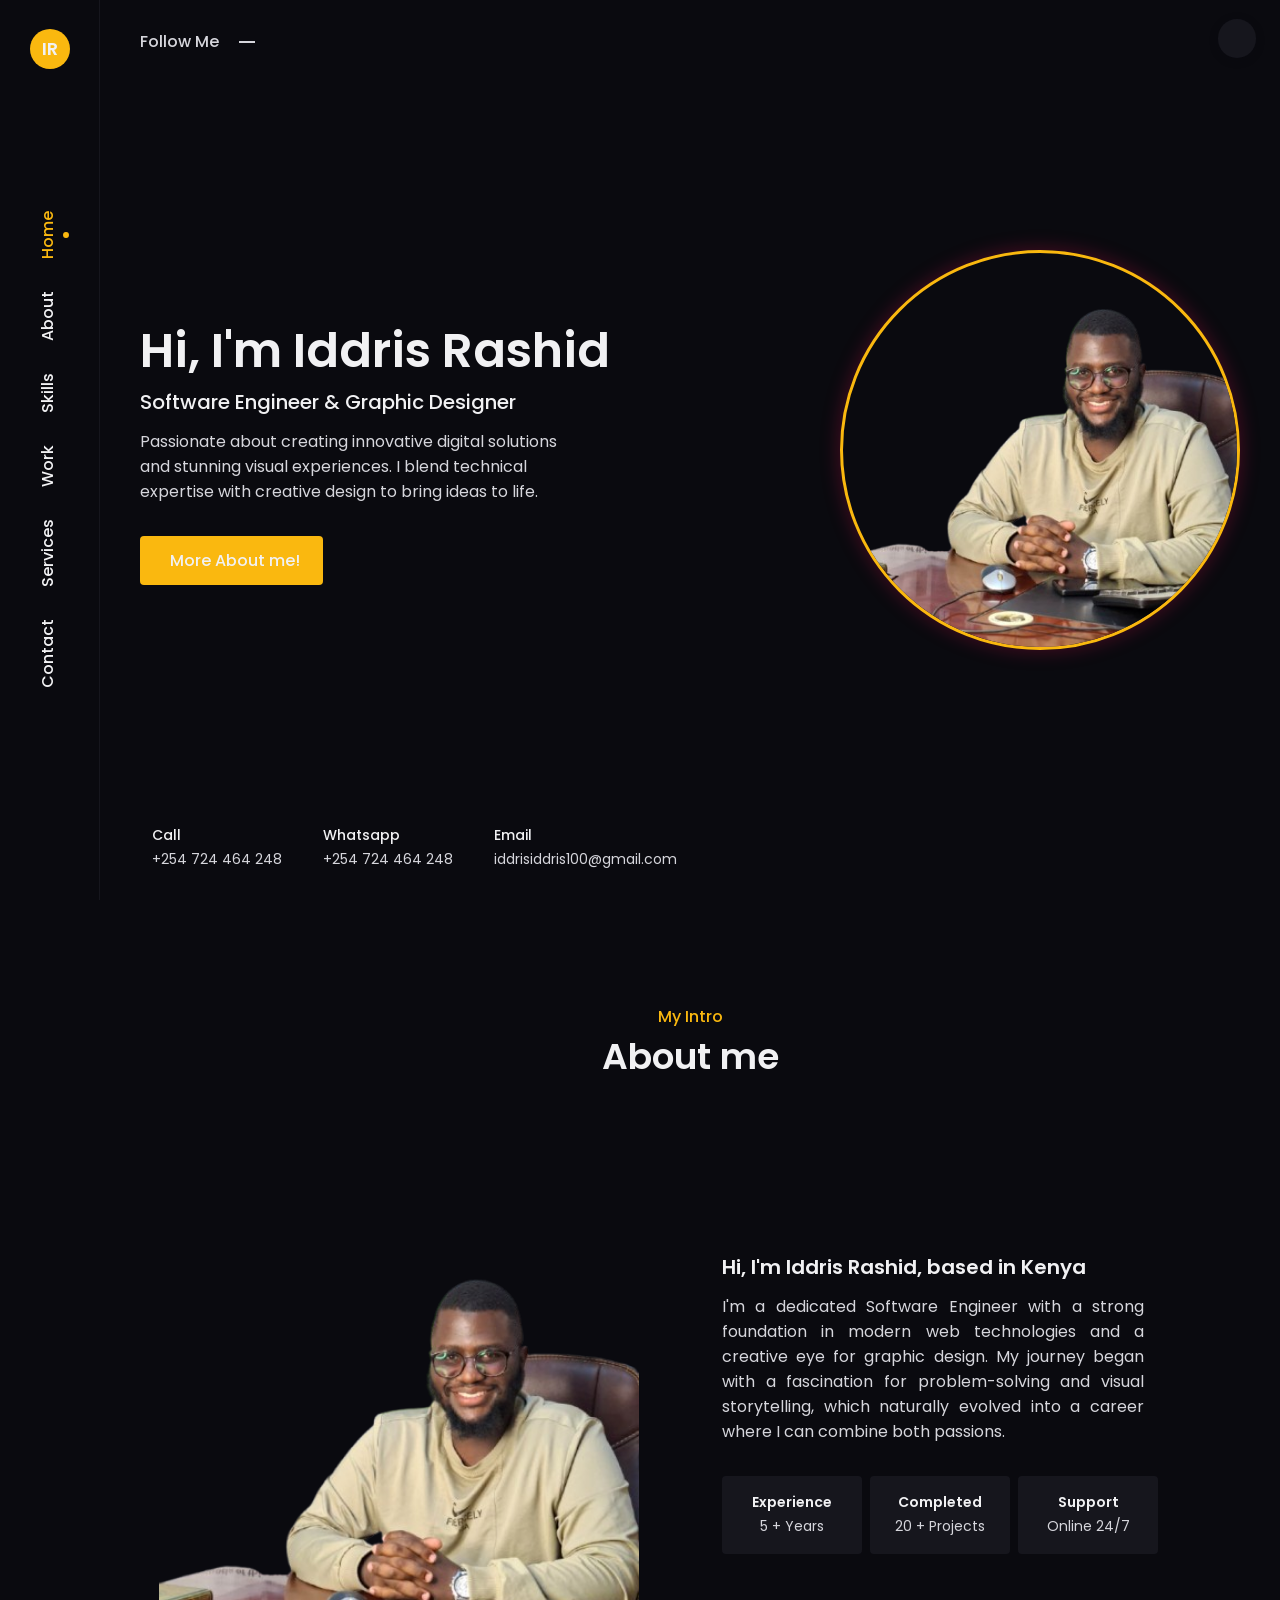
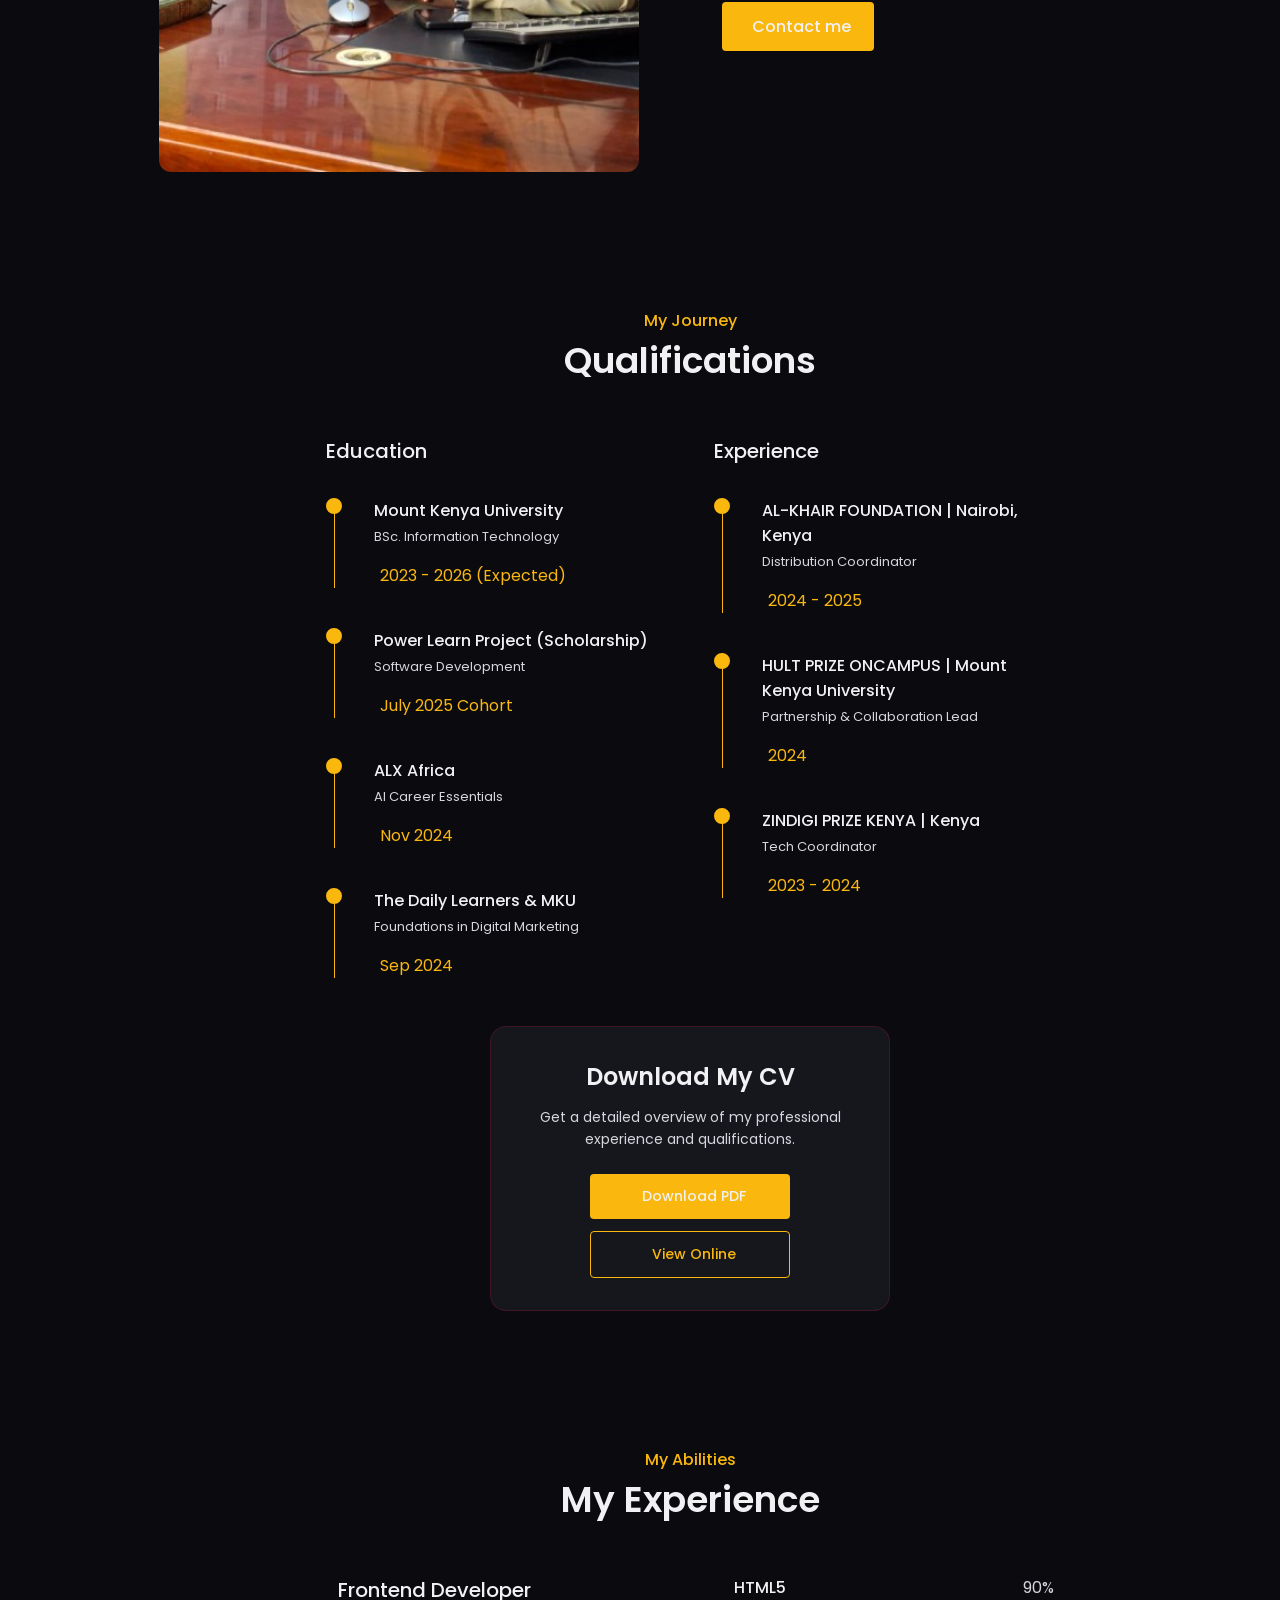
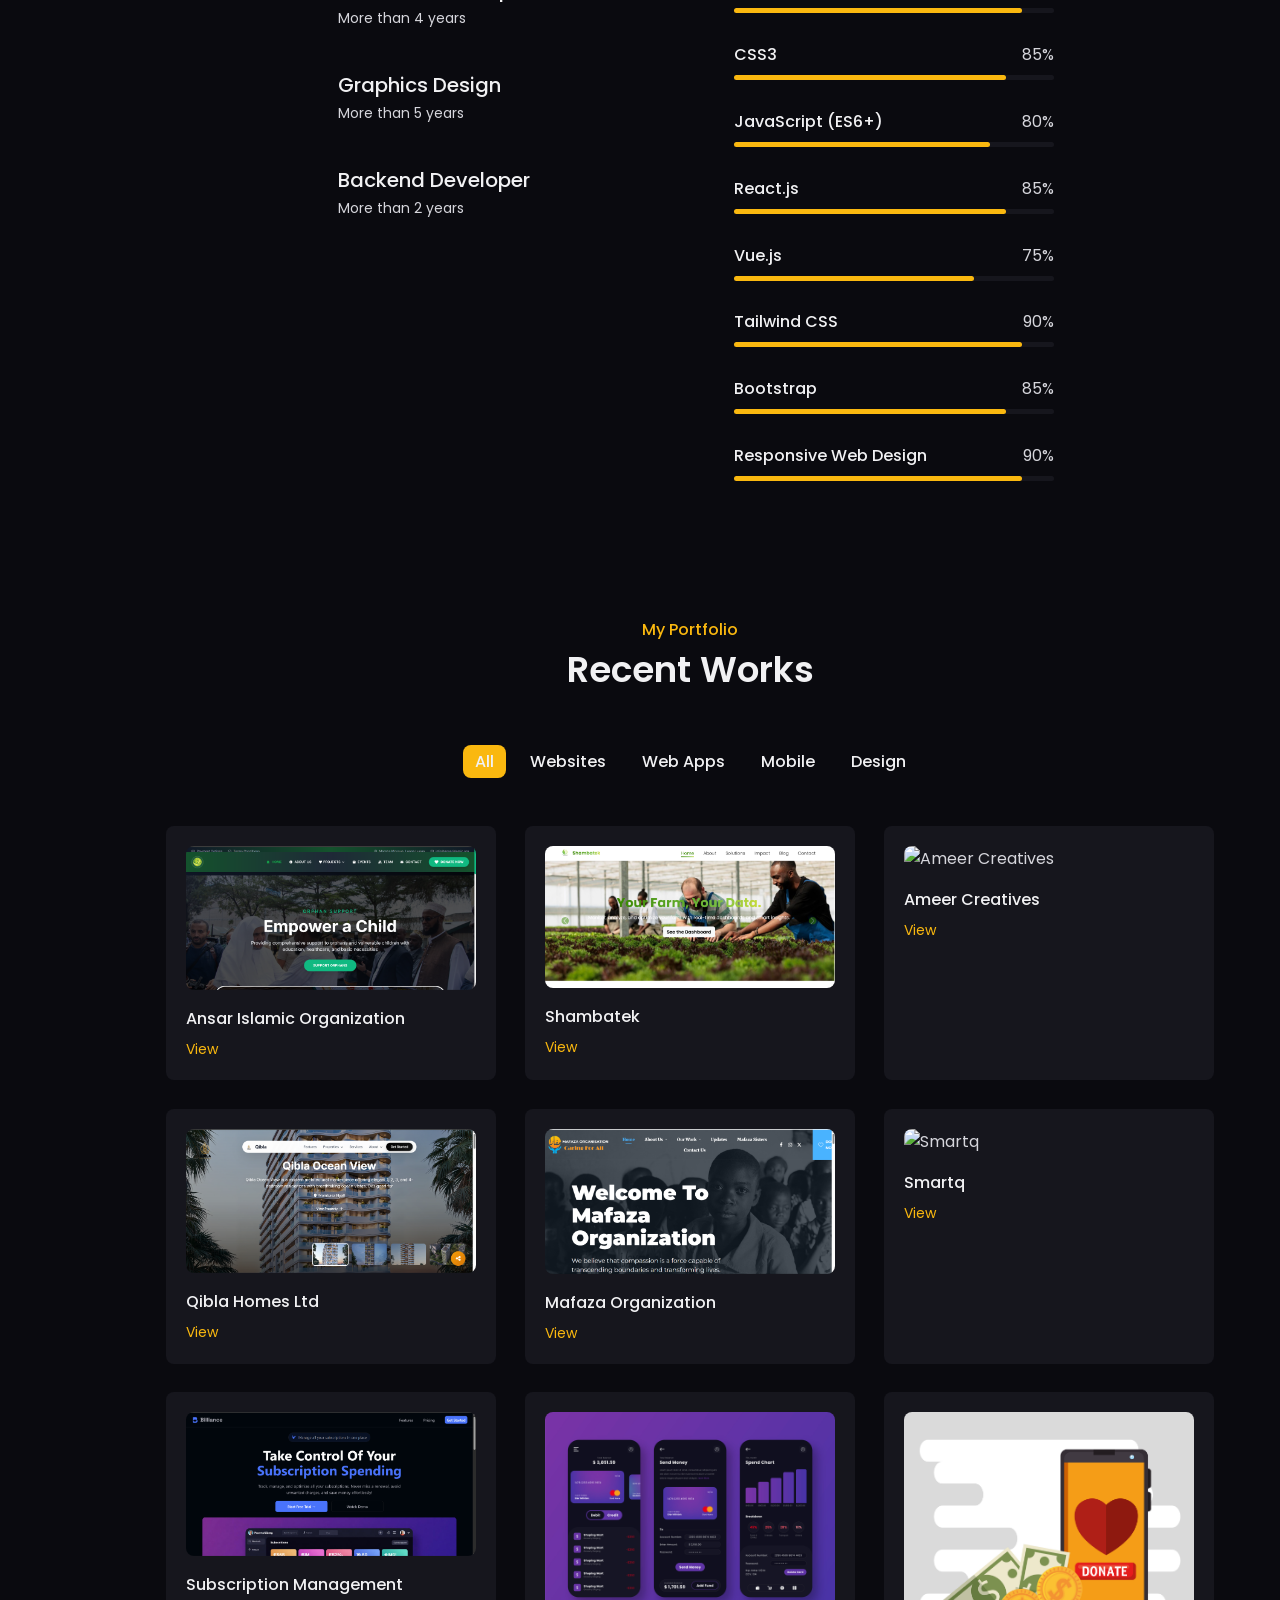
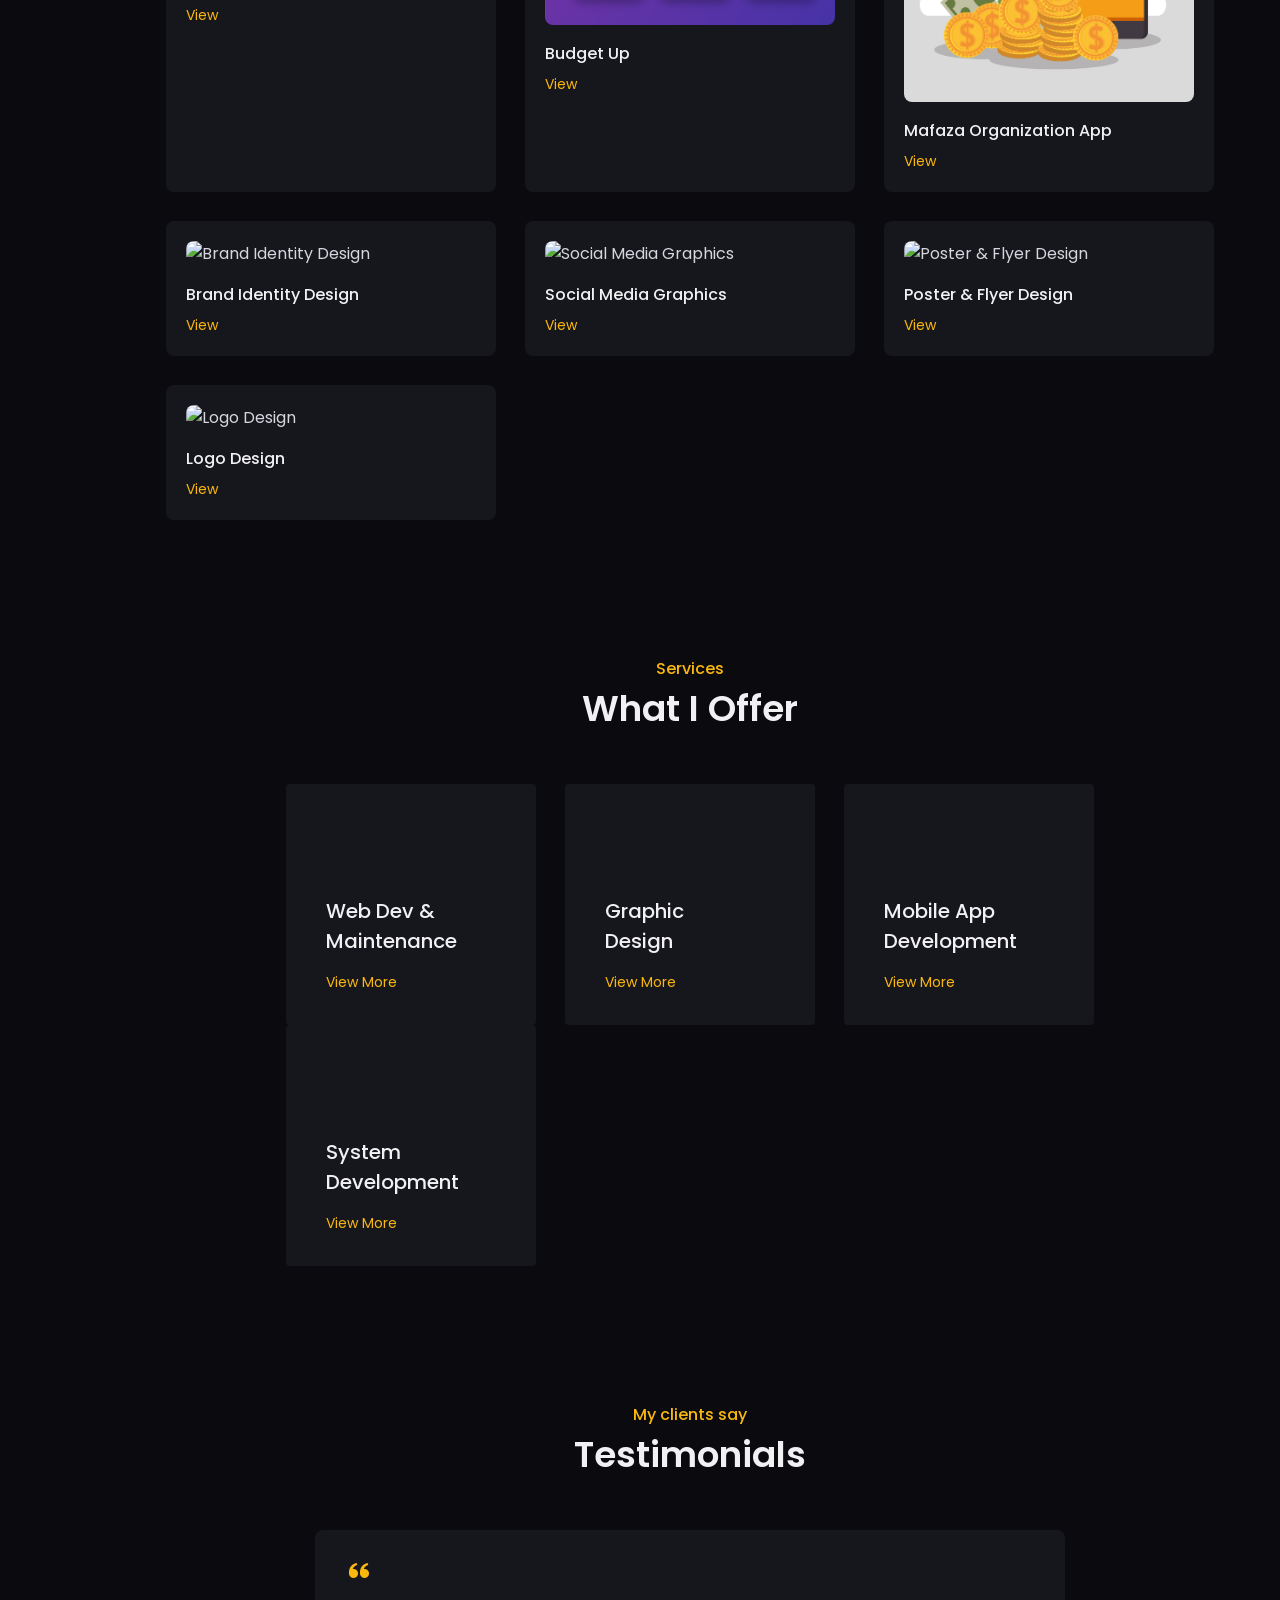
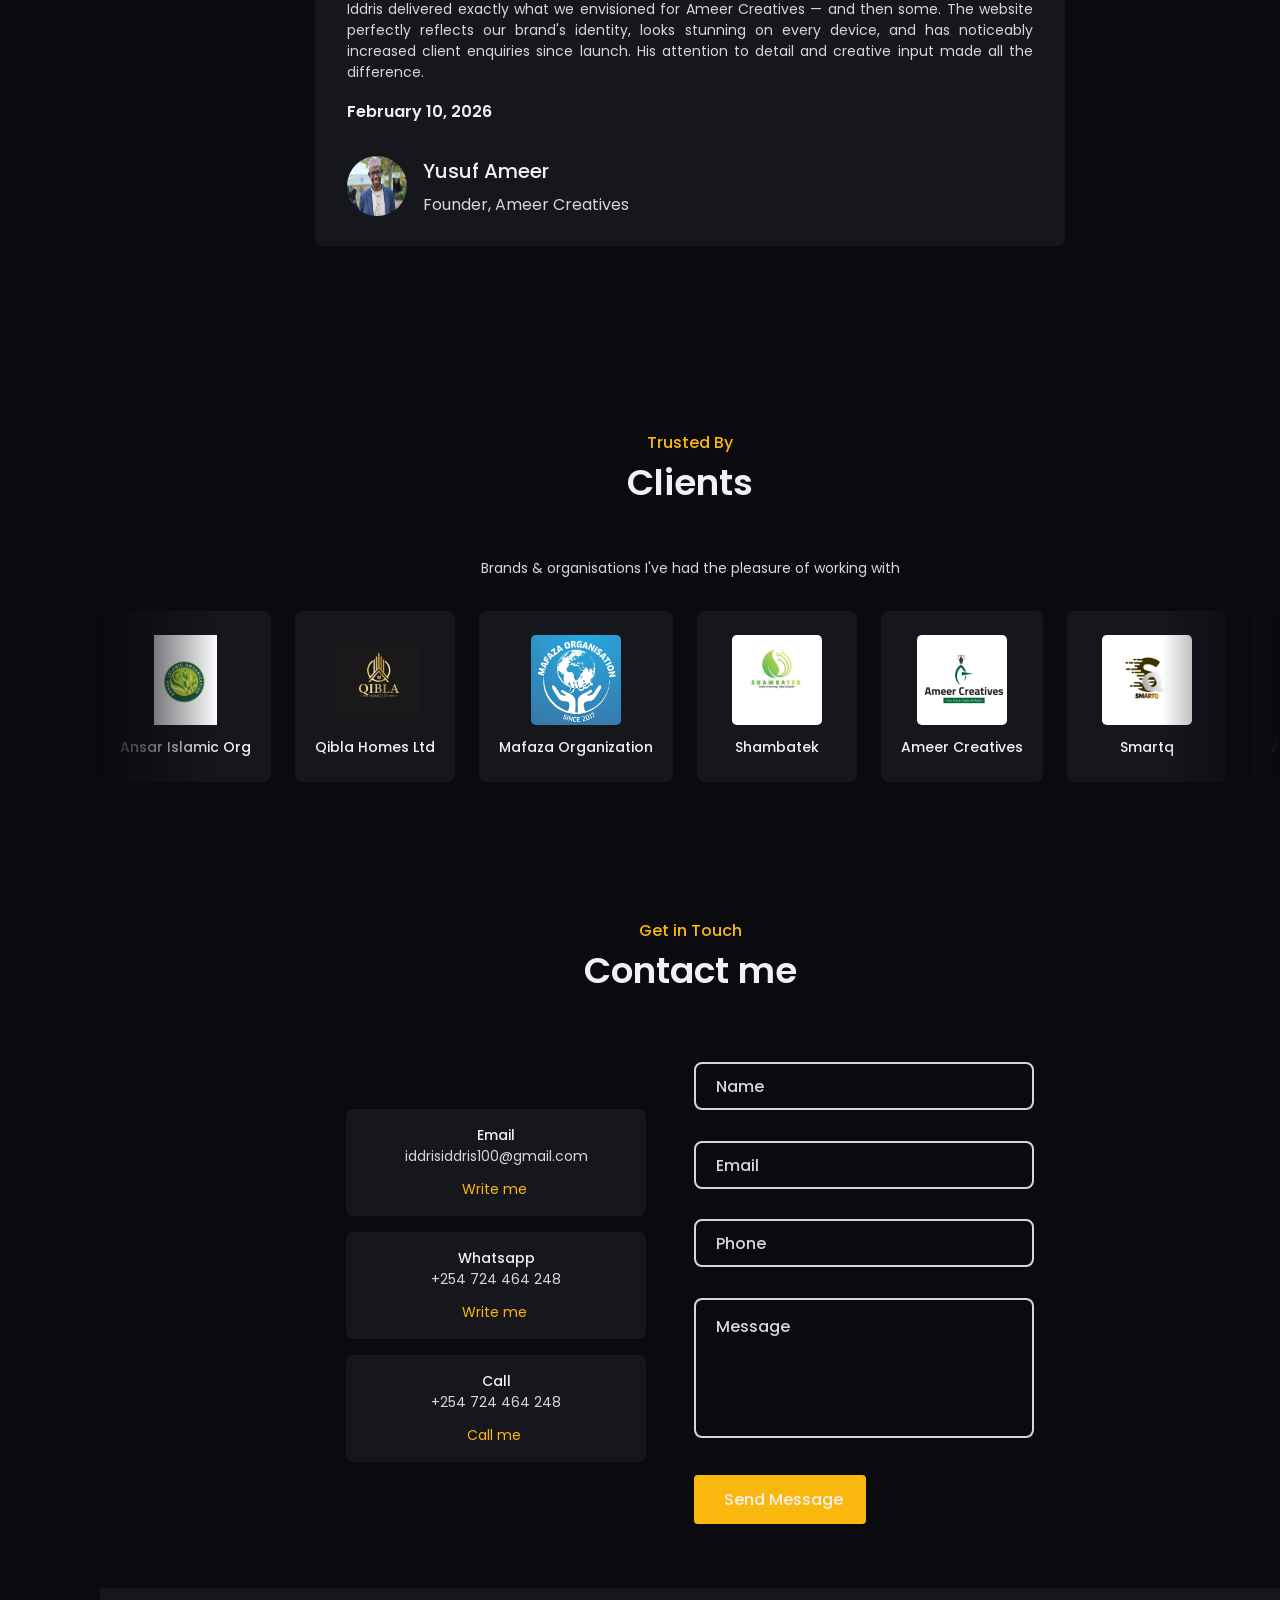
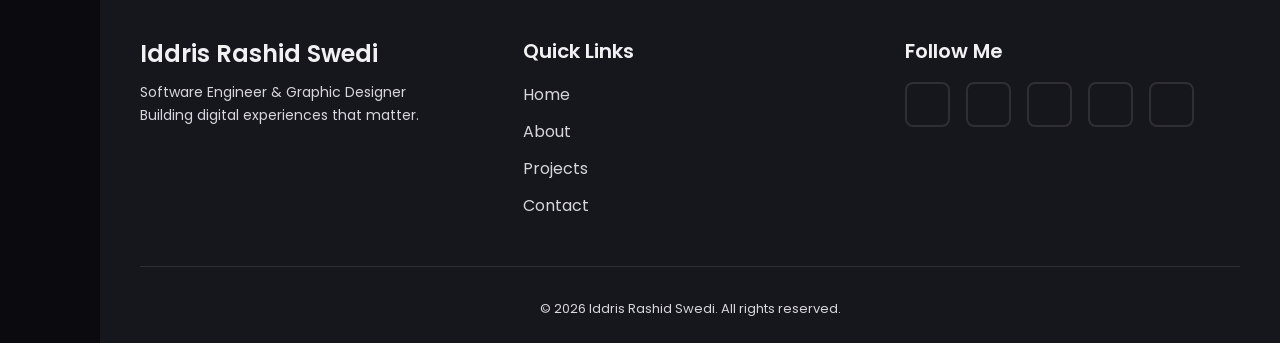
==== index.html @ 0af7fcef "Make site fully mobile responsive" ====
<!DOCTYPE html>
<html lang="en">

  <head>
    <meta charset="UTF-8">
    <title>Portfolio Landing Page</title>
    <link rel="stylesheet" href="./style.css">

  </head>
    
  <body>
  <!DOCTYPE html>
<html lang="en">

  <!-- ==================== HEAD ==================== -->
<head>
    <meta charset="UTF-8">
    <meta name="viewport" content="width=device-width, initial-scale=1.0">

    <!-- ===== Primary SEO ===== -->
    <title>Iddris Rashid Swedi | Software Engineer & Graphic Designer — Nairobi, Kenya</title>
    <meta name="description" content="Iddris Rashid Swedi is a Software Engineer and Graphic Designer based in Nairobi, Kenya. Specialising in web development, mobile apps, system development, and brand design.">
    <meta name="keywords" content="Iddris Rashid Swedi, software engineer Kenya, web developer Nairobi, graphic designer Kenya, mobile app developer, React developer, full stack developer, brand identity design, portfolio">
    <meta name="author" content="Iddris Rashid Swedi">
    <meta name="robots" content="index, follow">
    <meta name="theme-color" content="#12141c">

    <!-- ===== Open Graph (Facebook, LinkedIn, WhatsApp previews) ===== -->
    <meta property="og:type" content="website">
    <meta property="og:title" content="Iddris Rashid Swedi | Software Engineer & Graphic Designer">
    <meta property="og:description" content="Software Engineer and Graphic Designer based in Nairobi, Kenya — building digital experiences that matter.">
    <meta property="og:image" content="images/profile.png">
    <meta property="og:locale" content="en_US">

    <!-- ===== Twitter / X Card ===== -->
    <meta name="twitter:card" content="summary_large_image">
    <meta name="twitter:title" content="Iddris Rashid Swedi | Software Engineer & Graphic Designer">
    <meta name="twitter:description" content="Software Engineer and Graphic Designer based in Nairobi, Kenya — building digital experiences that matter.">
    <meta name="twitter:image" content="images/profile.png">
    <meta name="twitter:site" content="@_IddrisRashid">
    <meta name="twitter:creator" content="@_IddrisRashid">

    <!-- ===== Structured Data — Person Schema ===== -->
    <script type="application/ld+json">
    {
      "@context": "https://schema.org",
      "@type": "Person",
      "name": "Iddris Rashid Swedi",
      "jobTitle": "Software Engineer & Graphic Designer",
      "url": "https://iydreess.github.io",
      "image": "images/profile.png",
      "email": "iddrisiddris100@gmail.com",
      "telephone": "+254724464248",
      "address": {
        "@type": "PostalAddress",
        "addressLocality": "Nairobi",
        "addressCountry": "KE"
      },
      "sameAs": [
        "https://www.linkedin.com/in/iddris-rashid-swedi/",
        "https://github.com/Iydreess",
        "https://x.com/_IddrisRashid",
        "https://www.instagram.com/_iydreess",
        "https://www.facebook.com/iydreess.rashid"
      ],
      "knowsAbout": ["Web Development", "Mobile App Development", "Graphic Design", "System Development", "React", "Node.js", "Flutter"]
    }
    </script>

    <link rel="icon" type="image/jpeg" href="images/favicon.jpeg">
    <link rel="stylesheet" href="https://unicons.iconscout.com/release/v4.0.8/css/line.css">
    <link href='https://unpkg.com/boxicons@2.1.4/css/boxicons.min.css' rel='stylesheet'>
    <link rel="stylesheet" href="https://cdn.jsdelivr.net/npm/swiper@11/swiper-bundle.min.css"/>

    <link rel="stylesheet" href="style.css">
</head>

<!-- ==================== BODY ==================== -->
<body>

    <!-- ==================== NAV TOGGLE ==================== -->
    <div class="nav-toggle" id="nav-toggle">
        <i class="uil uil-bars"></i>
    </div>

    <!-- ==================== THEME TOGGLE ==================== -->
    <div class="theme-toggle" id="theme-toggle" title="Toggle light / dark mode">
        <i class="uil uil-sun"></i>
    </div>

    <!-- ==================== SIDEBAR / NAVIGATION ==================== -->
    <aside class="sidebar" id="sidebar">
        <nav class="nav">
            <div class="nav-logo">
                <a href="#" class="nav-logo-text">IR</a>
            </div>

            <div class="nav-menu">
                <div class="menu">
                    <ul class="nav-list">
                        <li class="nav-item">
                            <a href="#home" class="nav-link active-link">Home</a>
                        </li>

                        <li class="nav-item">
                            <a href="#about" class="nav-link">About</a>
                        </li>

                        <li class="nav-item">
                            <a href="#skills" class="nav-link">Skills</a>
                        </li>

                        <li class="nav-item">
                            <a href="#work" class="nav-link">Work</a>
                        </li>

                        <li class="nav-item">
                            <a href="#services" class="nav-link">Services</a>
                        </li>

                        <li class="nav-item">
                            <a href="#contact" class="nav-link">Contact</a>
                        </li>
                    </ul>
                </div>
            </div>

            <div class="btn-share" id="btn-share" title="Share this portfolio">
                <i class="uil uil-share-alt social-share"></i>
            </div>

            <div class="nav-close" id="nav-close">
                <i class="uil uil-times"></i>
            </div>
        </nav>
    </aside>

    <!-- ==================== MAIN CONTENT ==================== -->
    <main class="main">

        <!-- ==================== HOME SECTION ==================== -->
        <section class="home" id="home">
            <div class="home-container container grid">
                <div class="home-social">
                    <span class="home-social-follow">Follow Me</span>
                    <div class="home-social-links">
                        <a href="https://www.facebook.com/iydreess.rashid?rdid=w6ftpQyyhKq9xtTK&share_url=https%3A%2F%2Fwww.facebook.com%2Fshare%2F16vZWQ6v2P%2F#" target="_blank" class="home-social-link">
                            <i class="uil uil-facebook-f"></i>
                        </a>

                        <a href="https://www.instagram.com/_iydreess?igsh=MWg1Ym5jMmJoNWMzNg==" target="_blank" class="home-social-link">
                            <i class="uil uil-instagram"></i>
                        </a>

                        <a href="https://x.com/_IddrisRashid?t=NfSZDGBGui5hnZhJ4BXlew&s=09" target="_blank" class="home-social-link">
                            <i class="uil uil-twitter"></i>
                        </a>

                        <a href="https://github.com/Iydreess" target="_blank" class="home-social-link">
                            <i class="uil uil-github"></i>
                        </a>

                        <a href="https://www.linkedin.com/in/iddris-rashid-swedi/" target="_blank" class="home-social-link">
                            <i class="uil uil-linkedin"></i>
                        </a>
                    </div>
                </div>

                <img src="images/profile.png" alt="Iddris Rashid" class="home-img">

            <div class="home-data">
                <h1 class="home-title">Hi, I'm Iddris Rashid</h1>
                <h3 class="home-subtitle">Software Engineer & Graphic Designer</h3>
                <p class="home-description">Passionate about creating innovative digital solutions and stunning visual experiences. I blend technical expertise with creative design to bring ideas to life.</p>
                <a href="#about" class="button">
                    <i class="uil uil-user button-icon"></i>
                    More About me!
                </a>
            </div>

            <div class="my-info">
                <div class="info-item">
                    <i class="uil uil-phone info-icon"></i>

                    <div>
                        <h3 class="info-title">Call</h3>
                        <span class="info-subtitle">+254 724 464 248</span>
                    </div>
                </div>

                <div class="info-item">
                    <i class="uil uil-whatsapp info-icon"></i>

                    <div>
                        <h3 class="info-title">Whatsapp</h3>
                        <span class="info-subtitle">+254 724 464 248</span>
                    </div>
                </div>

                <div class="info-item">
                    <i class="uil uil-envelope-edit info-icon"></i>

                    <div>
                        <h3 class="info-title">Email</h3>
                        <span class="info-subtitle">iddrisiddris100@gmail.com</span>
                    </div>
                </div>
            </div>
        </div>

            
        </section>

        <!-- ==================== ABOUT SECTION ==================== -->
        <section class="about section" id="about">
            <h2 class="section-title" data-heading="My Intro">About me</h2>

            <div class="about-container container grid">
                <img src="images/profile.png" alt="Iddris Rashid" class="about-img">

                <div class="about-data">
                    <h3 class="about-heading">Hi, I'm Iddris Rashid, based in Kenya</h3>
                    <p class="about-description">I'm a dedicated Software Engineer with a strong foundation in modern web technologies and a creative eye for graphic design. My journey began with a fascination for problem-solving and visual storytelling, which naturally evolved into a career where I can combine both passions.</p>

                    <div class="about-info">
                        <div class="about-box">
                            <i class="uil uil-award about-icon"></i>
                            <h3 class="about-title">Experience</h3>
                            <span class="about-subtitle">5 + Years</span>
                        </div>

                        <div class="about-box">
                            <i class="uil uil-suitcase-alt about-icon"></i>
                            <h3 class="about-title">Completed</h3>
                            <span class="about-subtitle">20 + Projects</span>
                        </div>

                        <div class="about-box">
                            <i class="uil uil-headphones-alt about-icon"></i>
                            <h3 class="about-title">Support</h3>
                            <span class="about-subtitle">Online 24/7</span>
                        </div>
                    </div>

                    <a href="#contact" class="button"><i class="uil uil-navigator button-icon"></i>Contact me</a>
                </div>
            </div>
        </section>

        <!-- ==================== QUALIFICATIONS SECTION ==================== -->
        <section class="qualification section">
            <h2 class="section-title" data-heading="My Journey">Qualifications</h2>

            <div class="qualification-container container grid">
                <div class="education">
                    <h3 class="qualification-title"><i class="uil uil-graduation-cap"></i>Education</h3>

                    <div class="timeline">
                        <div class="timeline-item">
                            <div class="circle-dot"></div>
                            <h3 class="timeline-title">Mount Kenya University</h3>
                            <p class="timeline-text">BSc. Information Technology</p>
                            <span class="timeline-date"><i class="uil uil-calendar-alt"></i>2023 - 2026 (Expected)</span>
                        </div>

                        <div class="timeline-item">
                            <div class="circle-dot"></div>
                            <h3 class="timeline-title">Power Learn Project (Scholarship)</h3>
                            <p class="timeline-text">Software Development</p>
                            <span class="timeline-date"><i class="uil uil-calendar-alt"></i>July 2025 Cohort</span>
                        </div>

                        <div class="timeline-item">
                            <div class="circle-dot"></div>
                            <h3 class="timeline-title">ALX Africa</h3>
                            <p class="timeline-text">AI Career Essentials</p>
                            <span class="timeline-date"><i class="uil uil-calendar-alt"></i>Nov 2024</span>
                        </div>

                        <div class="timeline-item">
                            <div class="circle-dot"></div>
                            <h3 class="timeline-title">The Daily Learners & MKU</h3>
                            <p class="timeline-text">Foundations in Digital Marketing</p>
                            <span class="timeline-date"><i class="uil uil-calendar-alt"></i>Sep 2024</span>
                        </div>
                    </div>
                </div>

                <div class="experience">
                    <h3 class="qualification-title"><i class="uil uil-suitcase"></i>Experience</h3>

                    <div class="timeline">
                        <div class="timeline-item">
                            <div class="circle-dot"></div>
                            <h3 class="timeline-title">AL-KHAIR FOUNDATION | Nairobi, Kenya</h3>
                            <p class="timeline-text">Distribution Coordinator</p>
                            <span class="timeline-date"><i class="uil uil-calendar-alt"></i>2024 - 2025</span>
                        </div>

                        <div class="timeline-item">
                            <div class="circle-dot"></div>
                            <h3 class="timeline-title">HULT PRIZE ONCAMPUS | Mount Kenya University</h3>
                            <p class="timeline-text">Partnership & Collaboration Lead</p>
                            <span class="timeline-date"><i class="uil uil-calendar-alt"></i>2024</span>
                        </div>

                        <div class="timeline-item">
                            <div class="circle-dot"></div>
                            <h3 class="timeline-title">ZINDIGI PRIZE KENYA | Kenya</h3>
                            <p class="timeline-text">Tech Coordinator</p>
                            <span class="timeline-date"><i class="uil uil-calendar-alt"></i>2023 - 2024</span>
                        </div>
                    </div>
                </div>
            </div>

            <div class="cv-download-section">
                <div class="cv-card">
                    <h2 class="cv-title">Download My CV</h2>
                    <p class="cv-description">Get a detailed overview of my professional experience and qualifications.</p>
                    
                    <div class="cv-buttons">
                        <a href="assets/iddrisCV.pdf" download class="cv-button cv-primary">
                            <i class="uil uil-file-download"></i>
                            Download PDF
                        </a>
                        <a href="assets/iddrisCV.pdf" target="_blank" class="cv-button cv-secondary">
                            <i class="uil uil-eye"></i>
                            View Online
                        </a>
                    </div>
                </div>
            </div>
        </section>

        <!-- ==================== SKILLS SECTION ==================== -->
        <section class="skills section" id="skills">
            <h2 class="section-title" data-heading="My Abilities">My Experience</h2>

            <div class="skills-container container grid">
                <div class="skills-tabs">
                    <div class="skills-header skills-active" data-target="#frontend">
                        <i class="uil uil-brackets-curly skills-icon"></i>

                        <div>
                            <h1 class="skills-title">Frontend Developer</h1>
                            <span class="skills-subtitle">More than 4 years</span>
                            
                        </div>

                        <i class="uil uil-angle-down skills-arrow"></i>
                    </div>

                    <div class="skills-header" data-target="#design">
                        <i class="uil uil-swatchbook skills-icon"></i>

                        <div>
                            <h1 class="skills-title">Graphics Design</h1>
                            <span class="skills-subtitle">More than 5 years</span>
                            
                        </div>

                        <i class="uil uil-angle-down skills-arrow"></i>
                    </div>

                    <div class="skills-header" data-target="#backend">
                        <i class="uil uil-server-network skills-icon"></i>

                        <div>
                            <h1 class="skills-title">Backend Developer</h1>
                            <span class="skills-subtitle">More than 2 years</span>

                        </div>

                        <i class="uil uil-angle-down skills-arrow"></i>
                    </div>
                </div>

                <div class="skills-content">
                    <div class="skills-group skills-active" data-content id="frontend">
                        <div class="skills-list grid">
                            <div class="skills-data">
                                <div class="skills-titles">
                                    <h3 class="skills-name">HTML5</h3>
                                    <span class="skills-number">90%</span>
                                </div>

                                <div class="skills-bar">
                                    <span class="skills-percentage" style="width: 90%;"></span>
                                </div>
                            </div>

                            <div class="skills-data">
                                <div class="skills-titles">
                                    <h3 class="skills-name">CSS3</h3>
                                    <span class="skills-number">85%</span>
                                </div>

                                <div class="skills-bar">
                                    <span class="skills-percentage" style="width: 85%;"></span>
                                </div>
                            </div>

                            <div class="skills-data">
                                <div class="skills-titles">
                                    <h3 class="skills-name">JavaScript (ES6+)</h3>
                                    <span class="skills-number">80%</span>
                                </div>

                                <div class="skills-bar">
                                    <span class="skills-percentage" style="width: 80%;"></span>
                                </div>
                            </div>

                            <div class="skills-data">
                                <div class="skills-titles">
                                    <h3 class="skills-name">React.js</h3>
                                    <span class="skills-number">85%</span>
                                </div>

                                <div class="skills-bar">
                                    <span class="skills-percentage" style="width: 85%;"></span>
                                </div>
                            </div>

                            <div class="skills-data">
                                <div class="skills-titles">
                                    <h3 class="skills-name">Vue.js</h3>
                                    <span class="skills-number">75%</span>
                                </div>

                                <div class="skills-bar">
                                    <span class="skills-percentage" style="width: 75%;"></span>
                                </div>
                            </div>

                            <div class="skills-data">
                                <div class="skills-titles">
                                    <h3 class="skills-name">Tailwind CSS</h3>
                                    <span class="skills-number">90%</span>
                                </div>

                                <div class="skills-bar">
                                    <span class="skills-percentage" style="width: 90%;"></span>
                                </div>
                            </div>

                            <div class="skills-data">
                                <div class="skills-titles">
                                    <h3 class="skills-name">Bootstrap</h3>
                                    <span class="skills-number">85%</span>
                                </div>

                                <div class="skills-bar">
                                    <span class="skills-percentage" style="width: 85%;"></span>
                                </div>
                            </div>

                            <div class="skills-data">
                                <div class="skills-titles">
                                    <h3 class="skills-name">Responsive Web Design</h3>
                                    <span class="skills-number">90%</span>
                                </div>

                                <div class="skills-bar">
                                    <span class="skills-percentage" style="width: 90%;"></span>
                                </div>
                            </div>
                        </div>
                    </div>

                    <div class="skills-group" data-content id="design">
                        <div class="skills-list grid">
                            <div class="skills-data">
                                <div class="skills-titles">
                                    <h3 class="skills-name">Canva</h3>
                                    <span class="skills-number">95%</span>
                                </div>

                                <div class="skills-bar">
                                    <span class="skills-percentage" style="width: 95%;"></span>
                                </div>
                            </div>

                            <div class="skills-data">
                                <div class="skills-titles">
                                    <h3 class="skills-name">Figma</h3>
                                    <span class="skills-number">90%</span>
                                </div>

                                <div class="skills-bar">
                                    <span class="skills-percentage" style="width: 90%;"></span>
                                </div>
                            </div>

                            <div class="skills-data">
                                <div class="skills-titles">
                                    <h3 class="skills-name">Adobe Photoshop</h3>
                                    <span class="skills-number">85%</span>
                                </div>

                                <div class="skills-bar">
                                    <span class="skills-percentage" style="width: 85%;"></span>
                                </div>
                            </div>

                            <div class="skills-data">
                                <div class="skills-titles">
                                    <h3 class="skills-name">Illustrator</h3>
                                    <span class="skills-number">80%</span>
                                </div>

                                <div class="skills-bar">
                                    <span class="skills-percentage" style="width: 80%;"></span>
                                </div>
                            </div>

                            <div class="skills-data">
                                <div class="skills-titles">
                                    <h3 class="skills-name">Photopea</h3>
                                    <span class="skills-number">90%</span>
                                </div>

                                <div class="skills-bar">
                                    <span class="skills-percentage" style="width: 90%;"></span>
                                </div>
                            </div>

                            <div class="skills-data">
                                <div class="skills-titles">
                                    <h3 class="skills-name">Vectorpea</h3>
                                    <span class="skills-number">85%</span>
                                </div>

                                <div class="skills-bar">
                                    <span class="skills-percentage" style="width: 85%;"></span>
                                </div>
                            </div>

                        </div>
                    </div>

                    <div class="skills-group" data-content id="backend">
                        <div class="skills-list grid">
                            <div class="skills-data">
                                <div class="skills-titles">
                                    <h3 class="skills-name">Node.js</h3>
                                    <span class="skills-number">85%</span>
                                </div>

                                <div class="skills-bar">
                                    <span class="skills-percentage" style="width: 85%;"></span>
                                </div>
                            </div>

                            <div class="skills-data">
                                <div class="skills-titles">
                                    <h3 class="skills-name">Express.js</h3>
                                    <span class="skills-number">85%</span>
                                </div>

                                <div class="skills-bar">
                                    <span class="skills-percentage" style="width: 85%;"></span>
                                </div>
                            </div>

                            <div class="skills-data">
                                <div class="skills-titles">
                                    <h3 class="skills-name">Python</h3>
                                    <span class="skills-number">80%</span>
                                </div>

                                <div class="skills-bar">
                                    <span class="skills-percentage" style="width: 80%;"></span>
                                </div>
                            </div>

                            <div class="skills-data">
                                <div class="skills-titles">
                                    <h3 class="skills-name">Django</h3>
                                    <span class="skills-number">75%</span>
                                </div>

                                <div class="skills-bar">
                                    <span class="skills-percentage" style="width: 75%;"></span>
                                </div>
                            </div>

                            <div class="skills-data">
                                <div class="skills-titles">
                                    <h3 class="skills-name">PHP</h3>
                                    <span class="skills-number">80%</span>
                                </div>

                                <div class="skills-bar">
                                    <span class="skills-percentage" style="width: 80%;"></span>
                                </div>
                            </div>

                            <div class="skills-data">
                                <div class="skills-titles">
                                    <h3 class="skills-name">Laravel</h3>
                                    <span class="skills-number">75%</span>
                                </div>

                                <div class="skills-bar">
                                    <span class="skills-percentage" style="width: 75%;"></span>
                                </div>
                            </div>

                            <div class="skills-data">
                                <div class="skills-titles">
                                    <h3 class="skills-name">RESTful APIs</h3>
                                    <span class="skills-number">85%</span>
                                </div>

                                <div class="skills-bar">
                                    <span class="skills-percentage" style="width: 85%;"></span>
                                </div>
                            </div>

                            <div class="skills-data">
                                <div class="skills-titles">
                                    <h3 class="skills-name">GraphQL</h3>
                                    <span class="skills-number">70%</span>
                                </div>

                                <div class="skills-bar">
                                    <span class="skills-percentage" style="width: 70%;"></span>
                                </div>
                            </div>

                        </div>
                    </div>
                </div>
            </div>
        </section>

        <!-- ==================== WORK / PORTFOLIO SECTION ==================== -->
        <section class="work section" id="work">
            <h2 class="section-title" data-heading="My Portfolio">Recent Works</h2>

            <div class="work-filters">
                <span class="work-item active-work" data-filter="all">All</span>
                <span class="work-item" data-filter=".web">Websites</span>
                <span class="work-item" data-filter=".app">Web Apps</span>
                <span class="work-item" data-filter=".mobile">Mobile</span>
                <span class="work-item" data-filter=".design">Design</span>
            </div>

            <div class="work-container container grid">

                <!-- ===== WEBSITES ===== -->
                <div class="work-card mix web">
                    <img src="images/ansar.png" alt="Ansar Islamic Organization" class="work-img">
                    <h3 class="work-title">Ansar Islamic Organization</h3>
                    <span class="work-button">View <i class="uil uil-arrow-right work-button-icon"></i></span>

                    <div class="portfolio-item-details">
                        <h3 class="details-title">Ansar Islamic Organization</h3>
                        <p class="details-description">Full website for Ansar Islamic Organization — a clean, informative platform serving the community with Islamic resources and announcements.</p>
                        <ul class="details-info">
                            <li>Category - <span>Website</span></li>
                            <li>Technologies - <span>HTML, CSS, JavaScript</span></li>
                            <li>Role - <span>Frontend Developer</span></li>
                            <li>View - <span><a href="https://ansarislamic.org/" target="_blank">ansarislamic.org</a></span></li>
                        </ul>
                    </div>
                </div>

                <div class="work-card mix web">
                    <img src="images/shambatek.png" alt="Shambatek" class="work-img">
                    <h3 class="work-title">Shambatek</h3>
                    <span class="work-button">View <i class="uil uil-arrow-right work-button-icon"></i></span>

                    <div class="portfolio-item-details">
                        <h3 class="details-title">Shambatek</h3>
                        <p class="details-description">An agri-tech website bridging the gap between farmers and modern technology solutions for better farm management.</p>
                        <ul class="details-info">
                            <li>Category - <span>Website</span></li>
                            <li>Technologies - <span>HTML, CSS, JavaScript</span></li>
                            <li>Role - <span>Frontend Developer</span></li>
                            <li>View - <span><a href="https://github.com/Iydreess/shambatek" target="_blank">github.com/Iydreess/shambatek</a></span></li>
                        </ul>
                    </div>
                </div>

                <div class="work-card mix web">
                    <img src="https://i.postimg.cc/QNB1jXYZ/work-3.png" alt="Ameer Creatives" class="work-img">
                    <h3 class="work-title">Ameer Creatives</h3>
                    <span class="work-button">View <i class="uil uil-arrow-right work-button-icon"></i></span>

                    <div class="portfolio-item-details">
                        <h3 class="details-title">Ameer Creatives</h3>
                        <p class="details-description">A creative agency website showcasing branding, design, and digital services with a modern and professional aesthetic.</p>
                        <ul class="details-info">
                            <li>Category - <span>Website</span></li>
                            <li>Technologies - <span>HTML, CSS, JavaScript</span></li>
                            <li>Role - <span>Frontend Developer</span></li>
                            <li>View - <span><a href="https://ameercreatives.com/" target="_blank">ameercreatives.com</a></span></li>
                        </ul>
                    </div>
                </div>

                <!-- ===== WEB APPS ===== -->
                <div class="work-card mix app">
                    <img src="images/qiblahomes.png" alt="Qibla Homes Ltd" class="work-img">
                    <h3 class="work-title">Qibla Homes Ltd</h3>
                    <span class="work-button">View <i class="uil uil-arrow-right work-button-icon"></i></span>

                    <div class="portfolio-item-details">
                        <h3 class="details-title">Qibla Homes Ltd</h3>
                        <p class="details-description">A real estate web app for Qibla Homes — featuring property listings, enquiry forms, and a clean user experience for home buyers.</p>
                        <ul class="details-info">
                            <li>Category - <span>Web App</span></li>
                            <li>Technologies - <span>HTML, CSS, JavaScript</span></li>
                            <li>Role - <span>Full Stack Developer</span></li>
                            <li>View - <span><a href="https://qiblahomesltd.com" target="_blank">qiblahomesltd.com</a></span></li>
                        </ul>
                    </div>
                </div>

                <div class="work-card mix app">
                    <img src="images/mafaza.png" alt="Mafaza Organization" class="work-img">
                    <h3 class="work-title">Mafaza Organization</h3>
                    <span class="work-button">View <i class="uil uil-arrow-right work-button-icon"></i></span>

                    <div class="portfolio-item-details">
                        <h3 class="details-title">Mafaza Organization</h3>
                        <p class="details-description">A non-profit web platform for Mafaza Organization — supporting community outreach, humanitarian programs, and donor engagement.</p>
                        <ul class="details-info">
                            <li>Category - <span>Web App</span></li>
                            <li>Technologies - <span>HTML, CSS, JavaScript</span></li>
                            <li>Role - <span>Full Stack Developer</span></li>
                            <li>View - <span><a href="http://mafazaa.org/" target="_blank">mafazaa.org</a></span></li>
                        </ul>
                    </div>
                </div>

                <div class="work-card mix app">
                    <img src="https://i.postimg.cc/s2DGqyG8/work-4.png" alt="Smartq" class="work-img">
                    <h3 class="work-title">Smartq</h3>
                    <span class="work-button">View <i class="uil uil-arrow-right work-button-icon"></i></span>

                    <div class="portfolio-item-details">
                        <h3 class="details-title">Smartq</h3>
                        <p class="details-description">A smart queue management web app that streamlines service delivery and reduces waiting times for businesses and their customers.</p>
                        <ul class="details-info">
                            <li>Category - <span>Web App</span></li>
                            <li>Technologies - <span>HTML, CSS, JavaScript</span></li>
                            <li>Role - <span>Full Stack Developer</span></li>
                            <li>View - <span><a href="https://github.com/Iydreess/smartq" target="_blank">github.com/Iydreess/smartq</a></span></li>
                        </ul>
                    </div>
                </div>

                <div class="work-card mix app">
                    <img src="images/saas.png" alt="Subscription Management Platform" class="work-img">
                    <h3 class="work-title">Subscription Management</h3>
                    <span class="work-button">View <i class="uil uil-arrow-right work-button-icon"></i></span>

                    <div class="portfolio-item-details">
                        <h3 class="details-title">Subscription Management Platform</h3>
                        <p class="details-description">A SaaS platform for managing subscriptions, billing cycles, and customer plans — built for scalable software businesses.</p>
                        <ul class="details-info">
                            <li>Category - <span>Web App / SaaS</span></li>
                            <li>Technologies - <span>React, Node.js, Vercel</span></li>
                            <li>Role - <span>Full Stack Developer</span></li>
                            <li>View - <span><a href="https://saas-subscription-management-bfys.vercel.app/" target="_blank">saas-subscription-management-bfys.vercel.app</a></span></li>
                        </ul>
                    </div>
                </div>

                <!-- ===== MOBILE APPS ===== -->
                <div class="work-card mix mobile">
                    <img src="images/budgetapp.jpg" alt="Budget Up" class="work-img">
                    <h3 class="work-title">Budget Up</h3>
                    <span class="work-button">View <i class="uil uil-arrow-right work-button-icon"></i></span>

                    <div class="portfolio-item-details">
                        <h3 class="details-title">Budget Up — Mobile Budget App</h3>
                        <p class="details-description">A personal finance mobile app that helps users track expenses, set budgets, and gain visibility into their spending habits.</p>
                        <ul class="details-info">
                            <li>Category - <span>Mobile App</span></li>
                            <li>Technologies - <span>React Native / Flutter</span></li>
                            <li>Role - <span>Mobile Developer</span></li>
                            <li>View - <span><a href="https://github.com/Iydreess/BudgetApp" target="_blank">github.com/Iydreess/BudgetApp</a></span></li>
                        </ul>
                    </div>
                </div>

                <div class="work-card mix mobile">
                    <img src="images/mafaza-app.jpg" alt="Mafaza Organization App" class="work-img">
                    <h3 class="work-title">Mafaza Organization App</h3>
                    <span class="work-button">View <i class="uil uil-arrow-right work-button-icon"></i></span>

                    <div class="portfolio-item-details">
                        <h3 class="details-title">Mafaza Organization — Mobile App</h3>
                        <p class="details-description">The mobile companion app for Mafaza Organization, bringing community programs and humanitarian services to users on the go.</p>
                        <ul class="details-info">
                            <li>Category - <span>Mobile App</span></li>
                            <li>Technologies - <span>React Native / Flutter</span></li>
                            <li>Role - <span>Mobile Developer</span></li>
                            <li>View - <span>Coming Soon</span></li>
                        </ul>
                    </div>
                </div>

                <!-- ===== GRAPHIC DESIGN ===== -->
                <div class="work-card mix design">
                    <img src="images/design-1.jpg" alt="Brand Identity Design" class="work-img">
                    <h3 class="work-title">Brand Identity Design</h3>
                    <span class="work-button">View <i class="uil uil-arrow-right work-button-icon"></i></span>

                    <div class="portfolio-item-details">
                        <h3 class="details-title">Brand Identity Design</h3>
                        <p class="details-description">Complete brand identity package including logo, colour palette, typography, and usage guidelines for a client brand.</p>
                        <ul class="details-info">
                            <li>Category - <span>Graphic Design</span></li>
                            <li>Tools - <span>Canva, Figma, Illustrator</span></li>
                            <li>Role - <span>Graphic Designer</span></li>
                            <li>View - <span>Available on request</span></li>
                        </ul>
                    </div>
                </div>

                <div class="work-card mix design">
                    <img src="images/design-2.jpg" alt="Social Media Graphics" class="work-img">
                    <h3 class="work-title">Social Media Graphics</h3>
                    <span class="work-button">View <i class="uil uil-arrow-right work-button-icon"></i></span>

                    <div class="portfolio-item-details">
                        <h3 class="details-title">Social Media Graphics</h3>
                        <p class="details-description">A series of cohesive social media visuals — posts, stories, and banners — crafted for maximum engagement and brand consistency.</p>
                        <ul class="details-info">
                            <li>Category - <span>Graphic Design</span></li>
                            <li>Tools - <span>Canva, Photopea</span></li>
                            <li>Role - <span>Graphic Designer</span></li>
                            <li>View - <span>Available on request</span></li>
                        </ul>
                    </div>
                </div>

                <div class="work-card mix design">
                    <img src="images/design-3.jpg" alt="Poster & Flyer Design" class="work-img">
                    <h3 class="work-title">Poster & Flyer Design</h3>
                    <span class="work-button">View <i class="uil uil-arrow-right work-button-icon"></i></span>

                    <div class="portfolio-item-details">
                        <h3 class="details-title">Poster & Flyer Design</h3>
                        <p class="details-description">Eye-catching event posters and promotional flyers designed for organisations and community events across Kenya.</p>
                        <ul class="details-info">
                            <li>Category - <span>Graphic Design</span></li>
                            <li>Tools - <span>Canva, Adobe Photoshop</span></li>
                            <li>Role - <span>Graphic Designer</span></li>
                            <li>View - <span>Available on request</span></li>
                        </ul>
                    </div>
                </div>

                <div class="work-card mix design">
                    <img src="images/design-4.jpg" alt="Logo Design" class="work-img">
                    <h3 class="work-title">Logo Design</h3>
                    <span class="work-button">View <i class="uil uil-arrow-right work-button-icon"></i></span>

                    <div class="portfolio-item-details">
                        <h3 class="details-title">Logo Design</h3>
                        <p class="details-description">Custom logo concepts created for startups and small businesses — minimal, memorable, and scalable across all media.</p>
                        <ul class="details-info">
                            <li>Category - <span>Graphic Design</span></li>
                            <li>Tools - <span>Figma, Vectorpea, Illustrator</span></li>
                            <li>Role - <span>Graphic Designer</span></li>
                            <li>View - <span>Available on request</span></li>
                        </ul>
                    </div>
                </div>

            </div>
        </section>

        <!-- ==================== PORTFOLIO POPUP ==================== -->
        <div class="portfolio-popup">
            <div class="portfolio-popup-inner">
                <div class="portfolio-popup-content grid">
                    <span class="portfolio-popup-close"><i class="uil uil-times"></i></span>
                    <div class="pp-thumbnail">
                        <img src="https://i.postimg.cc/sXLjnC5p/work-2.png" alt="" class="portfolio-popup-img">
                    </div>

                    <div class="portfolio-popup-info">
                        <div class="portfolio-popup-subtitle">Featured - <span>Design</span></div>
                        <div class="portfolio-popup-body">
                            <h3 class="details-title">App for Technology & Services</h3>
                            <p class="details-description">A stylish burger restaurant mobile app interface displayed on two smartphones</p>

                            <ul class="details-info">
                                <li>Created - <span>15 Apr 2025</span></li>
                                <li>Technologies - <span>html css</span></li>
                                <li>Role - <span>frontend</span></li>
                                <li>View - <span><a href="#">www.domain.com</a></span></li>
                            </ul>
                        </div>
                    </div>
                </div>
            </div>
        </div>

        <!-- ==================== SERVICES SECTION ==================== -->
        <section class="services section" id="services">
            <h2 class="section-title" data-heading="Services">What I Offer</h2>

            <div class="services-container container grid">

                <!-- Web Development & Maintenance -->
                <div class="services-content">
                    <div>
                        <i class="uil uil-web-grid services-icon"></i>
                        <h3 class="services-title">Web Dev & <br> Maintenance</h3>
                    </div>

                    <span class="services-button">
                        View More <i class="uil uil-arrow-right services-button-icon"></i>
                    </span>
                </div>

                <!-- Graphic Design -->
                <div class="services-content">
                    <div>
                        <i class="uil uil-swatchbook services-icon"></i>
                        <h3 class="services-title">Graphic <br> Design</h3>
                    </div>

                    <span class="services-button">
                        View More <i class="uil uil-arrow-right services-button-icon"></i>
                    </span>
                </div>

                <!-- Mobile App Development -->
                <div class="services-content">
                    <div>
                        <i class="uil uil-mobile-android services-icon"></i>
                        <h3 class="services-title">Mobile App <br> Development</h3>
                    </div>

                    <span class="services-button">
                        View More <i class="uil uil-arrow-right services-button-icon"></i>
                    </span>
                </div>

                <!-- System Development -->
                <div class="services-content">
                    <div>
                        <i class="uil uil-server-network services-icon"></i>
                        <h3 class="services-title">System <br> Development</h3>
                    </div>

                    <span class="services-button">
                        View More <i class="uil uil-arrow-right services-button-icon"></i>
                    </span>
                </div>

            </div>

            <!-- ===== SERVICE MODALS (outside cards to avoid overflow:hidden/transform clipping) ===== -->

            <!-- Modal 0 - Web Development & Maintenance -->
            <div class="services-modal">
                <div class="services-modal-content">
                    <i class="uil uil-times services-modal-close"></i>

                    <h3 class="services-modal-title">Web Development & Maintenance</h3>
                    <p class="services-modal-description">I build and maintain modern, responsive websites with more than 3 years of experience delivering quality work to clients and organisations.</p>

                    <ul class="services-modal-services grid">
                        <li class="services-modal-service">
                            <i class="uil uil-check-circle services-modal-icon"></i>
                            <p class="services-modal-info">Custom Website Development</p>
                        </li>

                        <li class="services-modal-service">
                            <i class="uil uil-check-circle services-modal-icon"></i>
                            <p class="services-modal-info">Responsive & Mobile-Friendly Design</p>
                        </li>

                        <li class="services-modal-service">
                            <i class="uil uil-check-circle services-modal-icon"></i>
                            <p class="services-modal-info">Website Updates & Bug Fixes</p>
                        </li>

                        <li class="services-modal-service">
                            <i class="uil uil-check-circle services-modal-icon"></i>
                            <p class="services-modal-info">Performance Optimisation</p>
                        </li>

                        <li class="services-modal-service">
                            <i class="uil uil-check-circle services-modal-icon"></i>
                            <p class="services-modal-info">Ongoing Site Management & Support</p>
                        </li>
                    </ul>
                </div>
            </div>

            <!-- Modal 1 - Graphic Design -->
            <div class="services-modal">
                <div class="services-modal-content">
                    <i class="uil uil-times services-modal-close"></i>

                    <h3 class="services-modal-title">Graphic Design</h3>
                    <p class="services-modal-description">I create compelling visual content with more than 5 years of experience helping brands communicate their identity effectively.</p>

                    <ul class="services-modal-services grid">
                        <li class="services-modal-service">
                            <i class="uil uil-check-circle services-modal-icon"></i>
                            <p class="services-modal-info">Logo & Brand Identity Design</p>
                        </li>

                        <li class="services-modal-service">
                            <i class="uil uil-check-circle services-modal-icon"></i>
                            <p class="services-modal-info">Social Media Graphics & Banners</p>
                        </li>

                        <li class="services-modal-service">
                            <i class="uil uil-check-circle services-modal-icon"></i>
                            <p class="services-modal-info">Poster & Flyer Design</p>
                        </li>

                        <li class="services-modal-service">
                            <i class="uil uil-check-circle services-modal-icon"></i>
                            <p class="services-modal-info">Brand Style Guides & Colour Palettes</p>
                        </li>

                        <li class="services-modal-service">
                            <i class="uil uil-check-circle services-modal-icon"></i>
                            <p class="services-modal-info">Print & Digital Marketing Materials</p>
                        </li>
                    </ul>
                </div>
            </div>

            <!-- Modal 2 - Mobile App Development -->
            <div class="services-modal">
                <div class="services-modal-content">
                    <i class="uil uil-times services-modal-close"></i>

                    <h3 class="services-modal-title">Mobile App Development</h3>
                    <p class="services-modal-description">I develop cross-platform mobile applications that are fast, intuitive, and built to scale — from concept to deployment.</p>

                    <ul class="services-modal-services grid">
                        <li class="services-modal-service">
                            <i class="uil uil-check-circle services-modal-icon"></i>
                            <p class="services-modal-info">Cross-Platform App Development (React Native / Flutter)</p>
                        </li>

                        <li class="services-modal-service">
                            <i class="uil uil-check-circle services-modal-icon"></i>
                            <p class="services-modal-info">UI Design & Prototyping</p>
                        </li>

                        <li class="services-modal-service">
                            <i class="uil uil-check-circle services-modal-icon"></i>
                            <p class="services-modal-info">API Integration</p>
                        </li>

                        <li class="services-modal-service">
                            <i class="uil uil-check-circle services-modal-icon"></i>
                            <p class="services-modal-info">App Testing & Debugging</p>
                        </li>

                        <li class="services-modal-service">
                            <i class="uil uil-check-circle services-modal-icon"></i>
                            <p class="services-modal-info">App Store Deployment & Support</p>
                        </li>
                    </ul>
                </div>
            </div>

            <!-- Modal 3 - System Development -->
            <div class="services-modal">
                <div class="services-modal-content">
                    <i class="uil uil-times services-modal-close"></i>

                    <h3 class="services-modal-title">System Development</h3>
                    <p class="services-modal-description">I design and build robust backend systems and web applications that power real-world business operations reliably and efficiently.</p>

                    <ul class="services-modal-services grid">
                        <li class="services-modal-service">
                            <i class="uil uil-check-circle services-modal-icon"></i>
                            <p class="services-modal-info">Backend Development (Node.js, PHP, Python)</p>
                        </li>

                        <li class="services-modal-service">
                            <i class="uil uil-check-circle services-modal-icon"></i>
                            <p class="services-modal-info">Database Design & Management</p>
                        </li>

                        <li class="services-modal-service">
                            <i class="uil uil-check-circle services-modal-icon"></i>
                            <p class="services-modal-info">RESTful API Development</p>
                        </li>

                        <li class="services-modal-service">
                            <i class="uil uil-check-circle services-modal-icon"></i>
                            <p class="services-modal-info">Admin Dashboards & Management Systems</p>
                        </li>

                        <li class="services-modal-service">
                            <i class="uil uil-check-circle services-modal-icon"></i>
                            <p class="services-modal-info">System Integration & Deployment</p>
                        </li>
                    </ul>
                </div>
            </div>

        </section>

        <!-- ==================== TESTIMONIALS SECTION ==================== -->
        <section class="testimonials section">
            <h2 class="section-title" data-heading="My clients say">Testimonials</h2>

            <div class="testimonials-container container swiper">
                <div class="swiper-wrapper">

                    <!-- Testimonial 1 - Yusuf Ameer -->
                    <div class="testimonial-card swiper-slide">
                        <div class="testimonial-quote">
                            <i class='bx bxs-quote-alt-left'></i>
                        </div>
                        <p class="testimonial-description">Iddris delivered exactly what we envisioned for Ameer Creatives — and then some. The website perfectly reflects our brand's identity, looks stunning on every device, and has noticeably increased client enquiries since launch. His attention to detail and creative input made all the difference.</p>
                        <h3 class="testimonial-date">February 10, 2026</h3>
                        <div class="testimonial-profile">
                            <img src="images/yusuf-ameer.png" alt="Yusuf Ameer" class="testimonial-profile-img">

                            <div class="testimonial-profile-data">
                                <span class="testimonial-profile-name">Yusuf Ameer</span>
                                <span class="testimonail-profile-detail">Founder, Ameer Creatives</span>
                            </div>
                        </div>
                    </div>

                    <!-- Testimonial 2 - Mohammad Shaaban -->
                    <div class="testimonial-card swiper-slide">
                        <div class="testimonial-quote">
                            <i class='bx bxs-quote-alt-left'></i>
                        </div>
                        <p class="testimonial-description">We needed a platform that truly represented Ansar Islamic Organization's mission and values, and Iddris built just that. The site is clean, professional, and easy for our community to navigate. He was communicative throughout and delivered on time. We are very pleased with the result.</p>
                        <h3 class="testimonial-date">November 14, 2025</h3>
                        <div class="testimonial-profile">
                            <img src="images/mohammad-shaaban.jpeg" alt="Mohammad Shaaban" class="testimonial-profile-img">

                            <div class="testimonial-profile-data">
                                <span class="testimonial-profile-name">Mohammad Shaaban</span>
                                <span class="testimonail-profile-detail">Director, Ansar Islamic Organization</span>
                            </div>
                        </div>
                    </div>

                    <!-- Testimonial 3 - Sudi Yawa -->
                    <div class="testimonial-card swiper-slide">
                        <div class="testimonial-quote">
                            <i class='bx bxs-quote-alt-left'></i>
                        </div>
                        <p class="testimonial-description">Working with Iddris was a smooth and professional experience from start to finish. He understood my requirements quickly, communicated clearly, and produced high-quality work within the agreed timeframe. I particularly appreciated how he combined his technical skills with a strong design sense — a rare combination.</p>
                        <h3 class="testimonial-date">September 3, 2025</h3>
                        <div class="testimonial-profile">
                            <img src="images/sudi-yawa.jpeg" alt="Sudi Yawa" class="testimonial-profile-img">

                            <div class="testimonial-profile-data">
                                <span class="testimonial-profile-name">Sudi Yawa</span>
                                <span class="testimonail-profile-detail">Business Owner</span>
                            </div>
                        </div>
                    </div>

                    <!-- Testimonial 4 - Faraji Bajber -->
                    <div class="testimonial-card swiper-slide">
                        <div class="testimonial-quote">
                            <i class='bx bxs-quote-alt-left'></i>
                        </div>
                        <p class="testimonial-description">Iddris is one of the most reliable and talented developers I have worked with. He brings both technical depth and creative flair to every project. The graphic design work he did for us was outstanding — our brand visuals have never looked better. I would recommend him without any hesitation.</p>
                        <h3 class="testimonial-date">July 22, 2025</h3>
                        <div class="testimonial-profile">
                            <img src="images/faraji-bajber.png" alt="Faraji Bajber" class="testimonial-profile-img">

                            <div class="testimonial-profile-data">
                                <span class="testimonial-profile-name">Faraji Bajber</span>
                                <span class="testimonail-profile-detail">Entrepreneur</span>
                            </div>
                        </div>
                    </div>

                    <!-- Testimonial 5 - Sucdii Abdisalan -->
                    <div class="testimonial-card swiper-slide">
                        <div class="testimonial-quote">
                            <i class='bx bxs-quote-alt-left'></i>
                        </div>
                        <p class="testimonial-description">Having collaborated with Iddris on several projects over the years, I can confidently say he is one of the most well-rounded developers I know. His backend instincts are sharp, his code is clean, and he communicates like a true professional. Working alongside him is always productive — he raises the standard of every team he is part of.</p>
                        <h3 class="testimonial-date">March 1, 2026</h3>
                        <div class="testimonial-profile">
                            <img src="images/sucdii-abdisalan.jpeg" alt="Sucdii Abdisalan" class="testimonial-profile-img">

                            <div class="testimonial-profile-data">
                                <span class="testimonial-profile-name">Sucdii Abdisalan</span>
                                <span class="testimonail-profile-detail">Backend Engineer</span>
                            </div>
                        </div>
                    </div>

                </div>
                <div class="swiper-pagination"></div>
            </div>
            
        </section>

        <!-- ==================== CLIENTS SECTION ==================== -->
        <section class="clients section">
            <h2 class="section-title" data-heading="Trusted By">Clients</h2>

            <div class="clients-container">
                <p class="clients-subtitle">Brands & organisations I've had the pleasure of working with</p>

                <div class="clients-marquee-wrapper">
                    <div class="clients-marquee">

                        <!-- Original set -->
                        <div class="client-card">
                            <img src="images/logo/ansar-logo.jpeg" alt="Ansar Islamic Organization" class="client-logo">
                            <span class="client-name">Ansar Islamic Org</span>
                        </div>
                        <div class="client-card">
                            <img src="images/logo/qibla-logo.jpeg" alt="Qibla Homes Ltd" class="client-logo">
                            <span class="client-name">Qibla Homes Ltd</span>
                        </div>
                        <div class="client-card">
                            <img src="images/logo/mafaza-logo.jpeg" alt="Mafaza Organization" class="client-logo">
                            <span class="client-name">Mafaza Organization</span>
                        </div>
                        <div class="client-card">
                            <img src="images/logo/shambatek-logo.jpeg" alt="Shambatek" class="client-logo">
                            <span class="client-name">Shambatek</span>
                        </div>
                        <div class="client-card">
                            <img src="images/logo/ameercreatives-logo.jpeg" alt="Ameer Creatives" class="client-logo">
                            <span class="client-name">Ameer Creatives</span>
                        </div>
                        <div class="client-card">
                            <img src="images/logo/Smartq.png" alt="Smartq" class="client-logo">
                            <span class="client-name">Smartq</span>
                        </div>

                        <!-- Duplicate set for seamless loop -->
                        <div class="client-card">
                            <img src="images/logo/ansar-logo.jpeg" alt="Ansar Islamic Organization" class="client-logo">
                            <span class="client-name">Ansar Islamic Org</span>
                        </div>
                        <div class="client-card">
                            <img src="images/logo/qibla-logo.jpeg" alt="Qibla Homes Ltd" class="client-logo">
                            <span class="client-name">Qibla Homes Ltd</span>
                        </div>
                        <div class="client-card">
                            <img src="images/logo/mafaza-logo.jpeg" alt="Mafaza Organization" class="client-logo">
                            <span class="client-name">Mafaza Organization</span>
                        </div>
                        <div class="client-card">
                            <img src="images/logo/shambatek-logo.jpeg" alt="Shambatek" class="client-logo">
                            <span class="client-name">Shambatek</span>
                        </div>
                        <div class="client-card">
                            <img src="images/logo/ameercreatives-logo.jpeg" alt="Ameer Creatives" class="client-logo">
                            <span class="client-name">Ameer Creatives</span>
                        </div>
                        <div class="client-card">
                            <img src="images/logo/Smartq.png" alt="Smartq" class="client-logo">
                            <span class="client-name">Smartq</span>
                        </div>

                    </div>
                </div>
            </div>
        </section>

        <!-- ==================== CONTACT SECTION ==================== -->
        <section class="contact section" id="contact">
            <h2 class="section-title" data-heading="Get in Touch">Contact me</h2>

            <div class="contact-container container grid">
                <div class="contact-content">
                    <div class="contact-info">
                        <div class="contact-card">
                            <i class="uil uil-envelope-edit contact-card-icon"></i>
                            <h3 class="contact-card-title">Email</h3>
                            <span class="contact-card-data">iddrisiddris100@gmail.com</span>
                            <a href="mailto:iddrisiddris100@gmail.com" class="contact-button">Write me <i class="uil uil-arrow-right contact-button-icon"></i></a>
                        </div>

                        <div class="contact-card">
                            <i class="uil uil-whatsapp contact-card-icon"></i>
                            <h3 class="contact-card-title">Whatsapp</h3>
                            <span class="contact-card-data">+254 724 464 248</span>
                            <a href="https://wa.me/254724464248" target="_blank" rel="noopener noreferrer" class="contact-button">Write me <i class="uil uil-arrow-right contact-button-icon"></i></a>
                        </div>

                        <div class="contact-card">
                            <i class="uil uil-phone contact-card-icon"></i>
                            <h3 class="contact-card-title">Call</h3>
                            <span class="contact-card-data">+254 724 464 248</span>
                            <a href="tel:+254724464248" class="contact-button">Call me <i class="uil uil-arrow-right contact-button-icon"></i></a>
                        </div>
                    </div>
                </div>

                <div class="contact-content">
                    <form action="" class="contact-form" autocomplete="on">
                        <div class="input-container">
                            <input type="text" id="contact-name" name="name" class="input" autocomplete="name">
                            <label for="contact-name">Name</label>
                            <span>Name</span>
                        </div>
    
                        <div class="input-container">
                            <input type="email" id="contact-email" name="email" class="input" autocomplete="email">
                            <label for="contact-email">Email</label>
                            <span>Email</span>
                        </div>
    
                        <div class="input-container">
                            <input type="tel" id="contact-phone" name="phone" class="input" autocomplete="tel">
                            <label for="contact-phone">Phone</label>
                            <span>Phone</span>
                        </div>
    
                        <div class="input-container textarea">
                            <textarea id="contact-message" name="message" class="input"></textarea>
                            <label for="contact-message">Message</label>
                            <span>Message</span>
                        </div>
    
                        <button type="submit" class="button"><i class="uil uil-navigator button-icon"></i>Send Message</button>
                    </form>
                </div>
            </div>

        </section>

        <!-- ==================== FOOTER ==================== -->
        <footer class="footer">
            <div class="footer-bg">
                <div class="footer-container container grid">
                    <div class="footer-info">
                        <h1 class="footer-title">Iddris Rashid Swedi</h1>
                        <span class="footer-subtitle">Software Engineer & Graphic Designer</span>
                        <p class="footer-description">Building digital experiences that matter.</p>
                    </div>

                    <div class="footer-quick-links">
                        <h3 class="footer-section-title">Quick Links</h3>
                        <ul class="footer-links">
                            <li>
                                <a href="#home" class="footer-link">Home</a>
                            </li>
                            <li>
                                <a href="#about" class="footer-link">About</a>
                            </li>
                            <li>
                                <a href="#work" class="footer-link">Projects</a>
                            </li>
                            <li>
                                <a href="#contact" class="footer-link">Contact</a>
                            </li>
                        </ul>
                    </div>

                    <div class="footer-social-section">
                        <h3 class="footer-section-title">Follow Me</h3>
                        <div class="footer-socials">
                            <a href="https://www.linkedin.com/in/iddris-rashid-swedi/" target="_blank" class="footer-social">
                                <i class="uil uil-linkedin"></i>
                            </a>

                            <a href="https://github.com/Iydreess" target="_blank" class="footer-social">
                                <i class="uil uil-github"></i>
                            </a>

                            <a href="https://x.com/_IddrisRashid?t=NfSZDGBGui5hnZhJ4BXlew&s=09" target="_blank" class="footer-social">
                                <i class="uil uil-twitter"></i>
                            </a>

                            <a href="https://www.instagram.com/_iydreess?igsh=MWg1Ym5jMmJoNWMzNg==" target="_blank" class="footer-social">
                                <i class="uil uil-instagram"></i>
                            </a>

                            <a href="https://www.facebook.com/iydreess.rashid?rdid=w6ftpQyyhKq9xtTK&share_url=https%3A%2F%2Fwww.facebook.com%2Fshare%2F16vZWQ6v2P%2F#" target="_blank" class="footer-social">
                                <i class="uil uil-facebook-f"></i>
                            </a>
                        </div>
                    </div>
                </div>

                <p class="footer-copy">&#169; 2026 Iddris Rashid Swedi. All rights reserved.</p>
            </div>
        </footer>
    </main>

    <!-- ==================== SCRIPTS ==================== -->
    <script src="https://cdnjs.cloudflare.com/ajax/libs/mixitup/3.3.1/mixitup.min.js"></script>
    <script src="https://cdn.jsdelivr.net/npm/swiper@11/swiper-bundle.min.js"></script>
    <script src="main.js"></script>
</body>
</html>
    <script  src="./script.js"></script>

  </body>
  
</html>
---- style.css ----
@import url('https://fonts.googleapis.com/css2?family=Poppins:ital,wght@0,100;0,200;0,300;0,400;0,500;0,600;0,700;0,800;0,900;1,100;1,200;1,300;1,400;1,500;1,600;1,700;1,800;1,900&family=Turret+Road:wght@200;300;400;500;700;800&display=swap');

:root {
    --hue-color: 242;

    --skin-color: hsl(43, 96%, 52%);
    --mirage-color: hsl(210, 10%, 23%);
    --title-color: hsl(var(--hue-color), 8%, 95%);
    --text-color: hsl(var(--hue-color), 8%, 85%);
    --body-color: hsl(var(--hue-color), 19%, 5%);
    --box-color: hsl(var(--hue-color), 14%, 10%);
    --scroll-box-color: hsl(var(--hue-color), 12%, 38%);
    --scroll-thumb-color: hsl(var(--hue-color), 12%, 26%);

    --body-font: 'Poppins', sans-serif;
    --signature-font: 'Turret Road', sans-serif;

    --biggest-font-size: 3rem;
    --h1-font-size: 2.25rem;
    --h2-font-size: 1.5rem;
    --h3-font-size: 1.25rem;
    --normal-font-size: 1rem;
    --small-font-size: .875rem;
    --smaller-font-size: .813rem;

    --font-medium: 500;
    --font-bold: 600;

    --mb025: .25rem;
    --mb05: .5rem;
    --mb075: .75rem;
    --mb1: 1rem;
    --mb15: 1.5rem;
    --mb2: 2rem;
    --mb25: 2.5rem;
    --mb3: 3rem;

    --z-fixed: 10;
    --z-modal: 100;

}

/* ===== Light Mode ===== */
body.light-mode {
    --title-color: hsl(242, 30%, 12%);
    --text-color: hsl(242, 10%, 38%);
    --body-color: hsl(220, 16%, 94%);
    --box-color: hsl(0, 0%, 100%);
    --scroll-box-color: hsl(242, 12%, 78%);
    --scroll-thumb-color: hsl(242, 12%, 52%);
}
body.light-mode .sidebar {
    border-right-color: hsl(220, 12%, 82%);
}

/* ===== Theme Toggle Button ===== */
.theme-toggle {
    position: fixed;
    top: 1.2rem;
    right: 1.5rem;
    z-index: var(--z-fixed);
    cursor: pointer;
    font-size: 1.4rem;
    color: var(--text-color);
    background-color: var(--box-color);
    width: 2.4rem;
    height: 2.4rem;
    border-radius: 50%;
    display: flex;
    align-items: center;
    justify-content: center;
    box-shadow: 0 2px 8px hsla(242, 19%, 5%, 0.3);
    transition: color .3s, transform .3s, background-color .3s;
}
.theme-toggle:hover { color: var(--skin-color); transform: scale(1.15) rotate(20deg); }

@media screen and (max-width: 1024px) {
    :root {
        --biggest-font-size: 2rem;
        --h1-font-size: 1.5rem;
        --h2-font-size: 1.25rem;
        --h3-font-size: 1.125rem;
        --normal-font-size: .938rem;
        --small-font-size: .813rem;
        --smaller-font-size: .75rem;
    }
}

* { margin: 0; padding: 0; box-sizing: border-box; }
html { scroll-behavior: smooth; overflow-x: hidden; }
body, button, input { font-family: var(--body-font); font-size: var(--normal-font-size); }
    body { background-color: var(--body-color); color: var(--text-color); overflow-x: hidden; }
h1, h2, h3 { color: var(--title-color); font-weight: var(--font-bold); }
ul { list-style: none; }
a { text-decoration: none; }
img { max-width: 100%; height: auto; }
button { cursor: pointer; }
    button, input { border: none; outline: none; }
.container { max-width: 1250px; margin-left: auto; margin-right: auto; }
.grid { display: grid; }
.button { 
    display: inline-flex; 
    align-items: center; 
    column-gap: .5rem; 
    background-color: var(--skin-color); 
    color: var(--title-color); 
    padding: 0.75rem 1.4rem; 
    border-radius: .25rem; 
    font-weight: var(--font-medium);
    position: relative;
    z-index: 1;
    transition: .4s;
}
    .button::after { 
        position: absolute; 
        content: ''; 
        left: 0; 
        top: 0; 
        width: 100%; 
        height: 100%; 
        background-color: var(--mirage-color); 
        z-index: -1;
        transform-origin: center; 
        transform: scale(0); 
        border-radius: .25rem;
        transition: .3s; 
    }
        .button:hover::after { transform: scale(1); }
.section { padding: 6.5rem 0 2rem; }
.section-title { text-align: center; font-size: var(--h1-font-size); margin-bottom: var(--mb3); }
    .section-title::before { content: attr(data-heading); display: block; font-size: var(--normal-font-size); font-weight: var(--font-medium); color: var(--skin-color); }
::-webkit-scrollbar { width: 0.6rem; background-color: var(--scroll-box-color); border-radius: .5rem; }
::-webkit-scrollbar-thumb { background-color: var(--scroll-thumb-color); border-radius: .5rem; }

/* Sidebar */

.sidebar { position: fixed; width: 100px; height: 100vh; background-color: var(--body-color); border-right: 1px solid var(--box-color); }
.nav-logo { position: absolute; left: 0; right: 0; top: 1.8rem; width: 40px; height: 40px; border-radius: 50%; background-color: var(--skin-color); text-align: center; margin: auto; }
.nav-logo-text { font-size: 1.125rem; color: var(--title-color); font-weight: var(--font-bold); line-height: 40px; }
.nav-menu { position: fixed; transform: rotate(-90deg) translateX(-100%); transform-origin: left top; width: 100vh; }
.menu { display: flex; }
.nav-list { display: flex; flex-direction: row-reverse; margin: -2px auto 0 auto; }
.nav-link { float: right; height: 100%; line-height: 100px; padding: 0 1rem; color: var(--title-color); font-weight: var(--font-medium); position: relative; transition: .4s; }
.nav-toggle {
    height: 32px;
    width: 36px;
    cursor: pointer;
    position: fixed;
    right: 1.5rem;
    top: 2rem;
    font-size: 1.2rem;
    border-radius: .25rem;
    background-color: var(--skin-color);
    color: var(--title-color);
    display: none;
    justify-content: center;
    align-items: center;
    z-index: 999;
}
.nav-close { font-size: 1.5rem; position: absolute; top: 1rem; right: 1.25rem; cursor: pointer; display: none; }
    .nav-link.active-link, .nav-link:hover { color: var(--skin-color); }
        .nav-link.active-link::after, .nav-link:hover::after {
            position: absolute;
            content: '';
            width: 6px;
            height: 6px;
            background-color: var(--skin-color);
            border-radius: 50%;
            bottom: 1.8rem;
            left: 0;
            right: 0;
            margin: auto;
        }
.btn-share { position: absolute; bottom: 1.8rem; left: 0; right: 0; text-align: center; cursor: pointer; }
.social-share { font-size: 1.5rem; }

/* Main - Home */

.main { margin-left: 100px; }
.home { background: var(--body-color); height: 100vh; }
.home-container { 
    position: relative; 
    height: 100%; 
    align-items: center;
    grid-template-columns: 1fr 400px;
    column-gap: 3rem;
}
.home-social { position: absolute; top: 1.8rem; left: 0; display: flex; align-items: center; column-gap: 3.5rem; }
.home-social-follow { font-weight: var(--font-medium); position: relative; }
    .home-social-follow::after { content: ''; position: absolute; width: 1rem; height: 2px; background-color: var(--text-color); right: -45%; top: 50%; }
.home-social-links { display: inline-flex; column-gap: 1rem; }
.home-social-link { font-size: 1.08rem; color: var(--text-color); transition: .4s; }
    .home-social-link:hover { transform: translateY(.25rem); }
.home-img { 
    display: block; 
    width: 400px; 
    height: 400px;
    object-fit: cover;
    border-radius: 50%;
    border: 3px solid var(--skin-color);
    box-shadow: 0 0 20px rgba(227, 21, 82, 0.3);
    justify-self: end;
    grid-row: 1;
    grid-column: 2;
    animation: float 6s ease-in-out infinite;
}
@keyframes float {
    0% {
        transform: translateY(0px) translateX(0px);
    }
    25% {
        transform: translateY(-20px) translateX(10px);
    }
    50% {
        transform: translateY(-10px) translateX(-10px);
    }
    75% {
        transform: translateY(-25px) translateX(5px);
    }
    100% {
        transform: translateY(0px) translateX(0px);
    }
}
.home-data {
    grid-row: 1;
    grid-column: 1;
}
.home-title { font-size: var(--biggest-font-size); }
.home-subtitle { font-size: var(--h3-font-size); font-weight: var(--font-medium); margin-bottom: var(--mb075); }
.home-description { max-width: 450px; margin-bottom: var(--mb2); }
.my-info { display: flex; column-gap: 1.8rem; position: absolute; left: 0; bottom: 1.8rem; }
.info-item { display: flex; align-items: center; }
.info-title, .info-subtitle { font-size: var(--small-font-size); }
    .info-title { font-weight: var(--font-medium); }
.info-icon { font-size: 1.8rem; color: var(--skin-color); margin-right: var(--mb075); }

/* Main - About */

.about-container { grid-template-columns: repeat(2, 1fr); column-gap: 4rem; align-items: center; }
.about-img { width: 480px; border-radius: .75rem; justify-self: center; }
.about-heading { font-size: var(--h3-font-size); margin-bottom: var(--mb075); }
.about-description { text-align: justify; padding-right: 6rem; margin-bottom: var(--mb2); }
.about-info { display: grid; grid-template-columns: repeat(3, 140px); column-gap: .5rem; margin-bottom: var(--mb3); }
.about-box { text-align: center; border-radius: .25rem; padding: 1rem 1.25rem; background-color: var(--box-color); }
.about-icon { font-size: 1.5rem; color: var(--skin-color); margin-bottom: var(--mb075); }
.about-title { font-size: var(--small-font-size); }
.about-subtitle { font-size: var(--small-font-size); }

/* Main - Qualification */

.qualification-container { grid-template-columns: repeat(2 ,340px); column-gap: 3rem; justify-content: center; }
.qualification-title { font-size: var(--h3-font-size); font-weight: var(--font-medium); margin-bottom: var(--mb2); }
.timeline-item { position: relative; margin-bottom: var(--mb25); padding-left: 3rem; }
    .timeline-item:last-child { margin-bottom: 0; }
    .timeline-item::before { content: ''; width: 1px; position: absolute; left: 0.48rem; top: 0; height: 100%; background-color: var(--skin-color); }
.circle-dot { position: absolute; left: 0; top: 0; height: 1rem; width: 1rem; border: 2px solid var(--skin-color); border-radius: 50%; background-color: var(--skin-color); transition: .4s; }
    .timeline-item:hover .circle-dot { background-color: var(--body-color); }
.timeline-title { font-size: var(--normal-font-size); font-weight: var(--font-medium); margin-bottom: var(--mb025); }
.timeline-text { font-size: var(--smaller-font-size); margin-bottom: var(--mb1); }
.timeline-date { display: flex; align-items: center; column-gap: .4rem; font-size: var(--normal-font-size); color: var(--skin-color); }

/* CV Download Section */

.cv-download-section {
    margin-top: 3rem;
    display: flex;
    justify-content: center;
}

.cv-card {
    background: var(--box-color);
    padding: 2rem 2rem;
    border-radius: 1rem;
    text-align: center;
    max-width: 400px;
    width: 100%;
    border: 1px solid rgba(227, 21, 82, 0.2);
}

.cv-title {
    font-size: var(--h2-font-size);
    color: var(--title-color);
    margin-bottom: var(--mb075);
    font-weight: var(--font-bold);
}

.cv-description {
    font-size: var(--small-font-size);
    color: var(--text-color);
    margin-bottom: 1.5rem;
    line-height: 1.6;
}

.cv-buttons {
    display: flex;
    flex-direction: column;
    gap: 0.75rem;
    align-items: center;
}

.cv-button {
    display: inline-flex;
    align-items: center;
    justify-content: center;
    column-gap: 0.5rem;
    padding: 0.75rem 1.5rem;
    border-radius: .25rem;
    font-size: var(--small-font-size);
    font-weight: var(--font-medium);
    transition: all .3s;
    cursor: pointer;
    width: 100%;
    max-width: 200px;
    position: relative;
    z-index: 1;
}

.cv-button i {
    font-size: 1.2rem;
}

.cv-primary {
    background-color: var(--skin-color);
    color: var(--title-color);
}

.cv-primary::after {
    position: absolute;
    content: '';
    left: 0;
    top: 0;
    width: 100%;
    height: 100%;
    background-color: var(--mirage-color);
    z-index: -1;
    transform-origin: center;
    transform: scale(0);
    border-radius: .25rem;
    transition: .3s;
}

.cv-primary:hover::after {
    transform: scale(1);
}

.cv-secondary {
    background: transparent;
    color: var(--skin-color);
    border: 1px solid var(--skin-color);
}

.cv-secondary:hover {
    background: rgba(227, 21, 82, 0.1);
}

/* Main - Skills */ 

.skills-container { grid-template-columns: 360px 320px; column-gap: 3rem; justify-content: center; }
.skills-header { display: flex; align-items: center; cursor: pointer; }
    .skills-header:not(:last-child) { margin-bottom: var(--mb25); }
.skills-icon, .skills-arrow { font-size: 2rem; color: var(--skin-color); }
    .skills-icon { margin-right: var(--mb075); }
    .skills-arrow { margin-left: auto; }
        .skills-active .skills-arrow { transform: rotate(-90deg); transition: .4s; }
.skills-title { font-size: var(--h3-font-size); font-weight: var(--font-medium); }
.skills-subtitle { font-size: var(--small-font-size); }
.skills-list { row-gap: 1.8rem; }
.skills-titles { display: flex; justify-content: space-between; margin-bottom: var(--mb05); }
.skills-name { font-size: var(--normal-font-size); font-weight: var(--font-medium); }
.skills-bar, .skills-percentage { height: 5px; border-radius: .25rem; }
    .skills-bar { background-color: var(--box-color); }
    .skills-percentage { display: block; background-color: var(--skin-color); }
.skills [data-content] { display: none; }
    .skills-active[data-content] { display: block; }

/* Main - Work */ 

.work-container { grid-template-columns: repeat(3, 330px); gap: 1.8rem; justify-content: center; padding-top: 1rem; }
.work-filters { display: flex; justify-content: center; align-items: center; column-gap: .75rem; margin-bottom: 2rem; }
.work-item { cursor: pointer; color: var(--title-color); padding: 0.25rem .75rem; font-weight: var(--font-medium); border-radius: .5rem; }
.work-card {
    background-color: var(--box-color);
    padding: 1.25rem;
    border-radius: .5rem;
    overflow: hidden;
    position: relative;
    transition: transform .35s cubic-bezier(.25,.8,.25,1), box-shadow .35s cubic-bezier(.25,.8,.25,1);
    cursor: pointer;
}

/* Accent underline that slides in on hover */
.work-card::after {
    content: '';
    position: absolute;
    bottom: 0; left: 0;
    width: 0; height: 3px;
    background: var(--skin-color);
    transition: width .4s ease;
    border-radius: 0 0 .5rem .5rem;
}

.work-card:hover {
    transform: translateY(-10px);
    box-shadow: 0 20px 48px rgba(0, 0, 0, .3);
}

.work-card:hover::after { width: 100%; }

.portfolio-item-details { display: none; }

.work-img {
    border-radius: .5rem;
    margin-bottom: var(--mb1);
    display: block;
    width: 100%;
    transition: transform .4s ease;
    transform-origin: center;
}

/* Gentle zoom on image */
.work-card:hover .work-img { transform: scale(1.06); }

.work-title {
    font-size: var(--normal-font-size);
    font-weight: var(--font-medium);
    margin-bottom: var(--mb05);
    transition: color .3s ease;
}

.work-card:hover .work-title { color: var(--skin-color); }

.work-button { color: var(--skin-color); font-size: var(--small-font-size); display: flex; align-items: center; column-gap: .25rem; cursor: pointer; }
.work-button-icon { font-size: 1rem; transition: .4s; }
    .work-button:hover .work-button-icon { transform: translateX(.25rem); }
.active-work { background-color: var(--skin-color); color: var(--title-color); }

.portfolio-popup { 
    position: fixed; 
    top: 0; 
    left: 0; 
    right: 0; 
    bottom: 0; 
    background-color: rgba(0, 0, 0, .5); 
    display: flex; 
    justify-content: center; 
    align-items: center; 
    padding: 0 1rem;
    opacity: 0;
    visibility: hidden; 
    z-index: var(--z-modal); 
    transition: .4s; 
}
.portfolio-popup.open { opacity: 1; visibility: visible; }
.portfolio-popup-inner { background-color: var(--box-color); width: 900px; border-radius: .5rem; padding: 2.5rem; position: relative; }
.portfolio-popup-content { grid-template-columns: repeat(2, 1fr); align-items: center; column-gap: 3rem; }
.portfolio-popup-close { position: absolute; top: 1.5rem; right: 1.5rem; font-size: 1.5rem; color: var(--skin-color); cursor: pointer; }
.portfolio-popup-img { border-radius: .5rem; }
.portfolio-popup-subtitle { font-size: var(--smaller-font-size); margin-bottom: var(--mb025); }
.details-title { font-size: var(--h3-font-size); font-weight: var(--font-medium); margin-bottom: var(--mb1); }
.details-description { font-size: var(--small-font-size); margin-bottom: var(--mb2); }
.details-info li { margin-bottom: var(--mb075); text-transform: capitalize; font-size: var(--small-font-size); }
    .details-info li:last-child { margin-bottom: 0; }
    .details-info li span { font-weight: normal; }
    .details-info li a { text-transform: lowercase; color: var(--skin-color); }

/* Main - Services */ 

.services-container { grid-template-columns: repeat(3, 250px); justify-content: center; column-gap: 1.8rem; }
.services-content {
    position: relative;
    background-color: var(--box-color);
    padding: 6rem 0 2rem 2.5rem;
    border-radius: .25rem;
    overflow: hidden;
    transition: transform .35s cubic-bezier(.25,.8,.25,1), box-shadow .35s cubic-bezier(.25,.8,.25,1);
}

/* Left accent bar that grows on hover */
.services-content::before {
    content: '';
    position: absolute;
    left: 0; top: 0;
    width: 3px; height: 0;
    background: var(--skin-color);
    border-radius: .25rem 0 0 .25rem;
    transition: height .4s ease;
}

/* Glow circle behind icon */
.services-content::after {
    content: '';
    position: absolute;
    top: 1.8rem; left: 2rem;
    width: 52px; height: 52px;
    border-radius: 50%;
    background: var(--skin-color);
    opacity: 0;
    transform: scale(0.4);
    transition: opacity .35s ease, transform .35s ease;
    z-index: 0;
}

.services-content:hover {
    transform: translateY(-8px);
    box-shadow: 0 16px 40px rgba(0, 0, 0, .25);
}

.services-content:hover::before { height: 100%; }

.services-content:hover::after {
    opacity: .12;
    transform: scale(1);
}

.services-icon {
    display: block;
    font-size: 1.8rem;
    color: var(--skin-color);
    margin-bottom: var(--mb1);
    position: relative;
    z-index: 1;
    transition: transform .35s cubic-bezier(.34,1.56,.64,1);
}

.services-content:hover .services-icon {
    transform: scale(1.25) rotate(-6deg);
}

.services-title {
    font-size: var(--h3-font-size);
    margin-bottom: var(--mb1);
    font-weight: var(--font-medium);
    transition: color .3s ease;
}

.services-content:hover .services-title { color: var(--skin-color); }

.services-button { color: var(--skin-color); font-size: var(--small-font-size); display: flex; align-items: center; column-gap: .25rem; cursor: pointer; }
.services-button-icon { font-size: 1rem; transition: .4s; }
    .services-button:hover .services-button-icon { transform: translateX(.25rem); }
.services-modal {
    position: fixed; 
    top: 0; 
    left: 0; 
    right: 0; 
    bottom: 0; 
    background-color: rgba(0, 0, 0, .5); 
    display: flex; 
    justify-content: center; 
    align-items: center; 
    padding: 0 1rem;
    z-index: var(--z-modal);
    opacity: 0;
    visibility: hidden; 
    transition: .4s;
}
.active-modal { opacity: 1; visibility: visible; }
.services-modal-content { width: 500px; position: relative; background-color: var(--box-color); padding: 4.5rem 2.5rem 2.5rem; border-radius: .5rem; }
.services-modal-close { position: absolute; top: 1.5rem; right: 1.5rem; font-size: 1.5rem; color: var(--skin-color); cursor: pointer; }
.services-modal-title, .services-modal-description { text-align: center; }
    .services-modal-title { font-size: var(--h3-font-size); font-weight: var(--font-medium); margin-bottom: var(--mb1); }
    .services-modal-description { font-size: var(--small-font-size); padding: 0 3.5rem; margin-bottom: var(--mb2); }
.services-modal-services { row-gap: var(--mb075); }
.services-modal-service { display: flex; align-items: center; column-gap: .5rem; }
.services-modal-icon { color: var(--skin-color); font-size: 1.1rem; }
.services-modal-info { font-size: var(--small-font-size); }

/* Main - Testimonials */

@media screen and (min-width: 992px) {
    .testimonials-container { width: 750px; margin-left: auto !important; margin-right: auto !important; }
}

.testimonial-card { background-color: var(--box-color); padding: 1.8rem 2rem; border-radius: .5rem; margin-bottom: 3rem; }
.testimonial-quote { display: inline-flex; font-size: 1.5rem; color: var(--skin-color); margin-bottom: var(--mb1); }
.testimonial-description { margin-bottom: var(--mb1); font-size: var(--small-font-size); text-align: justify; }
.testimonial-date { font-size: var(--normal-font-size); margin-bottom: var(--mb2); }
.testimonial-profile { display: flex; align-items: center; column-gap: 1rem; }
.testimonial-profile-img { width: 60px; height: 60px; border-radius: 3rem; }
.testimonial-profile-name { font-size: var(--h3-font-size); font-weight: var(--font-medium); color: var(--title-color); }
.testimonial-profile-detail { font-size: var(--small-font-size); display: block; }
.testimonial-profile-data { display: flex; flex-direction: column; row-gap: .4rem; }

/* Swiper */

.swiper-pagination-bullet { background-color: var(--box-color); }
.swiper-pagination-bullet-active { background-color: var(--skin-color); }

/* Main - Clients */

.clients-subtitle { text-align: center; color: var(--text-color); font-size: var(--small-font-size); margin-bottom: 2rem; }

.clients-marquee-wrapper {
    overflow: hidden;
    width: 100%;
    -webkit-mask-image: linear-gradient(to right, transparent 0%, black 10%, black 90%, transparent 100%);
    mask-image: linear-gradient(to right, transparent 0%, black 10%, black 90%, transparent 100%);
}

@keyframes marquee-scroll {
    0%   { transform: translateX(0); }
    100% { transform: translateX(-50%); }
}

.clients-marquee {
    display: flex;
    flex-direction: row;
    gap: 1.5rem;
    width: max-content;
    animation: marquee-scroll 18s linear infinite;
}

.clients-marquee:hover { animation-play-state: paused; }

.client-card {
    background-color: var(--box-color);
    border-radius: .5rem;
    padding: 1.5rem 1.25rem;
    display: flex;
    flex-direction: column;
    align-items: center;
    justify-content: center;
    gap: .75rem;
    min-width: 160px;
    flex-shrink: 0;
    transition: transform .3s, box-shadow .3s;
    cursor: default;
}

.client-card:hover { transform: translateY(-4px); box-shadow: 0 8px 24px rgba(0,0,0,.15); }
.client-logo { width: 90px; height: 90px; object-fit: contain; border-radius: .3rem; }
.client-placeholder { opacity: .35; filter: grayscale(1); }
.client-name { font-size: var(--small-font-size); color: var(--title-color); font-weight: var(--font-medium); text-align: center; }

/* Main - Contact */

.contact-container { grid-template-columns: 300px 340px; column-gap: 3rem; justify-content: center; align-items: center; }
.contact-info { display: grid; row-gap: 1rem; }
.contact-card { background-color: var(--box-color); padding: 1rem; border-radius: .5rem; text-align: center; }
.contact-card-icon { font-size: 1.8rem; color: var(--title-color); margin-bottom: var(--mb025); }
.contact-card-title, .contact-card-data { font-size: var(--small-font-size); }
    .contact-card-title { font-weight: var(--font-medium); }
    .contact-card-data { display: block; margin-bottom: var(--mb075); }
.contact-button { color: var(--skin-color); font-size: var(--small-font-size); display: flex; align-items: center; justify-content: center; column-gap: .25rem; cursor: pointer; }
.contact-button-icon { font-size: 1rem; transition: .4s; }
    .contact-button:hover .contact-button-icon { transform: translateX(.25rem); }
.input-container { position: relative; margin-top: 1rem; margin-bottom: 1.9rem; }
.input { 
    width: 100%; 
    border: 2px solid var(--text-color); 
    background-color: transparent; 
    padding: 0.6rem 1.2rem; 
    color: var(--title-color); 
    font-weight: var(--font-medium); 
    font-size: var(--normal-font-size); 
    letter-spacing: .5px; 
    border-radius: .5rem;
    outline: none; 
    transition: .4s; 
}
textarea.input { padding: 0.8rem 1.2rem; min-height: 140px; border-radius: .5rem; resize: none; font-family: var(--body-font); }
    .input-container label {
        position: absolute;
        top: 50%;
        left: 1rem;
        transform: translateY(-50%);
        padding: 0 .4rem;
        color: var(--text-color);
        font-size: 1rem;
        font-weight: var(--font-medium);
        pointer-events: none;
        z-index: 15;
        transition: .5s;
    }
        
        .input-container.textarea label { top: 1rem; transform: translateY(0); }
    .input-container span { 
        position: absolute; 
        top: 0; 
        left: 25px; 
        transform: translateY(-50%); 
        font-size: var(--small-font-size); 
        padding: 0 .4rem; 
        pointer-events: none; 
        z-index: var(--z-fixed); 
        color: transparent; 
    }
        .input-container span::before, .input-container span::after { 
            content: '';
            position: absolute;
            width: 10%;
            opacity: 0;
            height: 5px;
            background-color: var(--body-color);
            top: 50%;
            transform: translateY(-50%);
            transition: .4s;
        }
            .input-container span::before { left: 50%; }
            .input-container span::after { right: 50%; }
            .input-container.focus label { top: 0; transform: translateY(-50%); left: 25px; font-size: var(--smaller-font-size); }
                .input-container.focus span::before, .input-container.focus span::after  { width: 50%; opacity: 1; }

/* Footer */

.footer { padding-top: 2rem; }
.footer-bg { background-color: var(--box-color); padding: 3rem 0 1.5rem; }
.footer-container { 
    grid-template-columns: repeat(3, 1fr); 
    column-gap: 3rem; 
    align-items: start;
    padding-bottom: 3rem;
    border-bottom: 1px solid rgba(255, 255, 255, 0.1);
}

/* Footer Info Section */
.footer-info { }
.footer-title { 
    font-size: var(--h2-font-size); 
    margin-bottom: var(--mb05); 
    color: var(--title-color);
}    
.footer-subtitle { 
    font-size: var(--small-font-size); 
    color: var(--text-color);
    margin-bottom: var(--mb05);
}
.footer-description {
    font-size: var(--small-font-size);
    color: var(--text-color);
    line-height: 1.6;
}

/* Quick Links Section */
.footer-quick-links { }
.footer-section-title {
    font-size: var(--h3-font-size);
    color: var(--title-color);
    margin-bottom: var(--mb1);
}
.footer-links { 
    display: flex; 
    flex-direction: column;
    row-gap: 0.75rem;
}
.footer-link { 
    font-size: var(--normal-font-size);
    color: var(--text-color);
    transition: .3s;
}
    .footer-link:hover { 
        color: var(--skin-color); 
        padding-left: 0.5rem;
    }

/* Social Media Section */
.footer-social-section { }
.footer-socials { 
    display: flex; 
    gap: 1rem;
    flex-wrap: wrap;
}
.footer-social { 
    font-size: 1.5rem; 
    color: var(--text-color);
    width: 45px;
    height: 45px;
    border: 2px solid rgba(255, 255, 255, 0.1);
    border-radius: 8px;
    display: inline-flex;
    align-items: center;
    justify-content: center;
    transition: .3s;
}
    .footer-social:hover { 
        color: var(--skin-color); 
        border-color: var(--skin-color);
        transform: translateY(-5px);
    }

/* Footer Copyright */
.footer-copy { 
    font-size: var(--smaller-font-size); 
    text-align: center; 
    color: var(--text-color);
    padding-top: 2rem;
}
    .footer-copy a { 
        font-family: var(--signature-font);
        color: var(--title-color);
    } 
        .footer-copy a:hover { color: var(--skin-color); }

/* Media Queries */

@media screen and (max-width: 1408px) {
    .container { margin-left: var(--mb25); margin-right: var(--mb25); }
}

@media screen and (max-width: 1216px) {
    .about-container { column-gap: 2.5rem; }
    .about-description { padding-right: 0; }
    .work-container { grid-template-columns: repeat(2, 330px); gap: 3rem; }
}

@media screen and (max-width: 1024px) {
    .container { margin-left: var(--mb15); margin-right: var(--mb15); }
    .sidebar { width: 100%; z-index: 999; transform: translateX(-100%); }
    .show-sidebar { transform: translateX(0); }
    .nav-logo, .btn-share { display: none; }
    .nav-menu { height: 100%; width: 100%; transform: rotate(0deg) translateX(0); display: flex; justify-content: center; }
    .nav-list { flex-direction: column; height: 100%; justify-content: center; align-items: center; }
    .nav-link { padding: 1rem 0; line-height: 1.5; }
        .nav-link.active-link::after, .nav-link:hover::after { bottom: 0; }
    .nav-close { display: block; }
    .nav-toggle { display: flex; }

    .main { margin-left: 0; }

    .about-container { grid-template-columns: 1fr; row-gap: 2.5rem; }
    .about-img { width: 100%; max-width: 350px; }
    .about-data { text-align: center; }
    .about-info { justify-content: center; }
    .about-box { padding: 0.75rem .5rem; }
    .about-description { padding: 0 4rem; text-align: center; }

    .qualification-container { grid-template-columns: repeat(2, 290px); }
    .cv-card {
        padding: 1.75rem 1.5rem;
        max-width: 350px;
    }
    .cv-button {
        max-width: 180px;
        padding: 0.7rem 1.25rem;
    }
    
    .skills-container { grid-template-columns: 340px 300px; }
    .skills-list { row-gap: 1.7rem; }

    .work-card { padding: 1rem; }
    .work-img { margin-bottom: var(--mb075); }
    .work-title { margin-bottom: var(--mb025); }

    .services-container { grid-template-columns: repeat(3, 220px); }

    .testimonial-card { padding: 1.25rem 1.5rem; }

    .client-card { min-width: 150px; padding: 1.25rem 1rem; }

    .portfolio-item-details { margin-bottom: var(--mb15); }
    .details-info li { margin-bottom: var(--mb05); }
    .details-title { margin-bottom: var(--mb075); }

    /* Prevent theme toggle from overlapping nav-toggle on tablets */
    .theme-toggle { right: 4.5rem; }
}

@media screen and (max-width: 768px) {
    .about-img { width: 250px; }
    .qualification-container { grid-template-columns: 1fr; row-gap: 3rem; }
    .skills-container { grid-template-columns: 1fr; row-gap: 3rem; }
    .work-container { grid-template-columns: repeat(2, 1fr); }

    .services-container { grid-template-columns: repeat(2, 1fr); gap: 1.5rem; }
    .services-content { padding: 3.5rem .5rem 1.25rem 1.5rem; }
    .services-icon { font-size: 1.5rem; }
    /* Fix services modal width so it doesn't overflow phone screens */
    .services-modal-content { width: min(500px, calc(100vw - 2rem)); }

    .client-card { min-width: 130px; }
    .client-logo { width: 70px; height: 70px; }

    /* Contact: single fluid column instead of fixed 360px */
    .contact-container { grid-template-columns: 1fr; row-gap: 3rem; }
    
    .footer-container { 
        grid-template-columns: repeat(2, 1fr); 
        row-gap: 3rem; 
        column-gap: 2rem;
    }
    .footer-social-section {
        grid-column: 1 / -1;
    }
    .footer-bg { padding: 2rem 0 1.5rem; }
    .footer-copy { padding-top: 1.5rem; }

    /* Fix portfolio popup width for tablets/phones */
    .portfolio-popup-inner { width: min(420px, calc(100vw - 2rem)); padding: 2.8rem 1.5rem 2.5rem; }
    .portfolio-popup-content { grid-template-columns: 1fr; row-gap: 1.6rem; }
    .details-title { font-size: var(--normal-font-size); }
    .portfolio-popup-close { top: .5rem;  }
}

@media screen and (max-width: 576px) {
    /* Nav toggle moves to left, so restore theme toggle to top-right */
    .nav-toggle { right: initial; left: 1.5rem; }
    .theme-toggle { right: 1.5rem; }

    /* Reduce top padding on all sections for phones */
    .section { padding: 4.5rem 0 1.5rem; }

    .home { background-image: none; height: initial; align-items: initial; padding: 7rem 0 2rem; }
    .home-container { row-gap: 2rem; }
    .home-img { display: block; width: 220px; height: 220px; justify-self: center; }
    .my-info { display: none; }
    .home-social { left: initial; right: -1rem; flex-direction: column; row-gap: 3.5rem; }
    .home-social-follow { font-size: var(--smaller-font-size); transform: rotate(90deg); }
    .home-social-links { flex-direction: column; row-gap: .25rem; }
    .home-social-link { font-size: var(--normal-font-size); }

    .about-img { width: 100%; max-width: 280px; }
    .about-info { grid-template-columns: repeat(3, 1fr); }
    .about-description { padding: 0; }

    /* Services: single column on phones */
    .services-container { grid-template-columns: 1fr; }
    .services-content { padding: 4rem 1.5rem 1.5rem 1.5rem; }
    .services-modal-content { padding: 4.5rem 1.5rem 2.5rem; width: calc(100vw - 2rem); }
    .services-modal-description { padding: 0; }

    /* Portfolio popup — full-width on phones */
    .portfolio-popup-inner { width: calc(100vw - 2rem); padding: 2.5rem 1rem 1.5rem; }

    /* Fluid single-column grids */
    .work-container, .contact-container { grid-template-columns: 1fr; }

    .cv-card {
        padding: 1.5rem 1.25rem;
    }
    .cv-title {
        font-size: var(--h3-font-size);
    }
    .cv-description {
        font-size: var(--smaller-font-size);
    }
    .cv-button {
        max-width: 100%;
        padding: 0.7rem 1.25rem;
    }

    .footer-container { 
        grid-template-columns: 1fr;
        row-gap: 2.5rem;
    }
    .footer-info,
    .footer-quick-links,
    .footer-social-section {
        text-align: center;
    }
    .footer-socials {
        justify-content: center;
    }

}

@media screen and (max-width: 350px) {
    .container { margin-left: var(--mb1); margin-right: var(--mb1); }
    .home-img { width: 180px; height: 180px; }
    .home-title { font-size: var(--h1-font-size); }
    .home-subtitle { font-size: var(--normal-font-size); }
    
    .about-info { grid-template-columns: repeat(2, 1fr); row-gap: .5rem; }
    .work-container, .skills-container, .qualification-container, .contact-container { grid-template-columns: 1fr; }
    .skills-title { font-size: var(--normal-font-size); }
    .work-item { font-size: var(--smaller-font-size); }
    .work-filters { column-gap: .25rem; flex-wrap: wrap; row-gap: .5rem; }
    .services-container { grid-template-columns: 1fr; }
    .services-content { padding: 3.5rem 1rem 1.25rem 1rem; }
    .section-title { font-size: var(--h2-font-size); }
}
---- style.css ----
@import url('https://fonts.googleapis.com/css2?family=Poppins:ital,wght@0,100;0,200;0,300;0,400;0,500;0,600;0,700;0,800;0,900;1,100;1,200;1,300;1,400;1,500;1,600;1,700;1,800;1,900&family=Turret+Road:wght@200;300;400;500;700;800&display=swap');

:root {
    --hue-color: 242;

    --skin-color: hsl(43, 96%, 52%);
    --mirage-color: hsl(210, 10%, 23%);
    --title-color: hsl(var(--hue-color), 8%, 95%);
    --text-color: hsl(var(--hue-color), 8%, 85%);
    --body-color: hsl(var(--hue-color), 19%, 5%);
    --box-color: hsl(var(--hue-color), 14%, 10%);
    --scroll-box-color: hsl(var(--hue-color), 12%, 38%);
    --scroll-thumb-color: hsl(var(--hue-color), 12%, 26%);

    --body-font: 'Poppins', sans-serif;
    --signature-font: 'Turret Road', sans-serif;

    --biggest-font-size: 3rem;
    --h1-font-size: 2.25rem;
    --h2-font-size: 1.5rem;
    --h3-font-size: 1.25rem;
    --normal-font-size: 1rem;
    --small-font-size: .875rem;
    --smaller-font-size: .813rem;

    --font-medium: 500;
    --font-bold: 600;

    --mb025: .25rem;
    --mb05: .5rem;
    --mb075: .75rem;
    --mb1: 1rem;
    --mb15: 1.5rem;
    --mb2: 2rem;
    --mb25: 2.5rem;
    --mb3: 3rem;

    --z-fixed: 10;
    --z-modal: 100;

}

/* ===== Light Mode ===== */
body.light-mode {
    --title-color: hsl(242, 30%, 12%);
    --text-color: hsl(242, 10%, 38%);
    --body-color: hsl(220, 16%, 94%);
    --box-color: hsl(0, 0%, 100%);
    --scroll-box-color: hsl(242, 12%, 78%);
    --scroll-thumb-color: hsl(242, 12%, 52%);
}
body.light-mode .sidebar {
    border-right-color: hsl(220, 12%, 82%);
}

/* ===== Theme Toggle Button ===== */
.theme-toggle {
    position: fixed;
    top: 1.2rem;
    right: 1.5rem;
    z-index: var(--z-fixed);
    cursor: pointer;
    font-size: 1.4rem;
    color: var(--text-color);
    background-color: var(--box-color);
    width: 2.4rem;
    height: 2.4rem;
    border-radius: 50%;
    display: flex;
    align-items: center;
    justify-content: center;
    box-shadow: 0 2px 8px hsla(242, 19%, 5%, 0.3);
    transition: color .3s, transform .3s, background-color .3s;
}
.theme-toggle:hover { color: var(--skin-color); transform: scale(1.15) rotate(20deg); }

@media screen and (max-width: 1024px) {
    :root {
        --biggest-font-size: 2rem;
        --h1-font-size: 1.5rem;
        --h2-font-size: 1.25rem;
        --h3-font-size: 1.125rem;
        --normal-font-size: .938rem;
        --small-font-size: .813rem;
        --smaller-font-size: .75rem;
    }
}

* { margin: 0; padding: 0; box-sizing: border-box; }
html { scroll-behavior: smooth; overflow-x: hidden; }
body, button, input { font-family: var(--body-font); font-size: var(--normal-font-size); }
    body { background-color: var(--body-color); color: var(--text-color); overflow-x: hidden; }
h1, h2, h3 { color: var(--title-color); font-weight: var(--font-bold); }
ul { list-style: none; }
a { text-decoration: none; }
img { max-width: 100%; height: auto; }
button { cursor: pointer; }
    button, input { border: none; outline: none; }
.container { max-width: 1250px; margin-left: auto; margin-right: auto; }
.grid { display: grid; }
.button { 
    display: inline-flex; 
    align-items: center; 
    column-gap: .5rem; 
    background-color: var(--skin-color); 
    color: var(--title-color); 
    padding: 0.75rem 1.4rem; 
    border-radius: .25rem; 
    font-weight: var(--font-medium);
    position: relative;
    z-index: 1;
    transition: .4s;
}
    .button::after { 
        position: absolute; 
        content: ''; 
        left: 0; 
        top: 0; 
        width: 100%; 
        height: 100%; 
        background-color: var(--mirage-color); 
        z-index: -1;
        transform-origin: center; 
        transform: scale(0); 
        border-radius: .25rem;
        transition: .3s; 
    }
        .button:hover::after { transform: scale(1); }
.section { padding: 6.5rem 0 2rem; }
.section-title { text-align: center; font-size: var(--h1-font-size); margin-bottom: var(--mb3); }
    .section-title::before { content: attr(data-heading); display: block; font-size: var(--normal-font-size); font-weight: var(--font-medium); color: var(--skin-color); }
::-webkit-scrollbar { width: 0.6rem; background-color: var(--scroll-box-color); border-radius: .5rem; }
::-webkit-scrollbar-thumb { background-color: var(--scroll-thumb-color); border-radius: .5rem; }

/* Sidebar */

.sidebar { position: fixed; width: 100px; height: 100vh; background-color: var(--body-color); border-right: 1px solid var(--box-color); }
.nav-logo { position: absolute; left: 0; right: 0; top: 1.8rem; width: 40px; height: 40px; border-radius: 50%; background-color: var(--skin-color); text-align: center; margin: auto; }
.nav-logo-text { font-size: 1.125rem; color: var(--title-color); font-weight: var(--font-bold); line-height: 40px; }
.nav-menu { position: fixed; transform: rotate(-90deg) translateX(-100%); transform-origin: left top; width: 100vh; }
.menu { display: flex; }
.nav-list { display: flex; flex-direction: row-reverse; margin: -2px auto 0 auto; }
.nav-link { float: right; height: 100%; line-height: 100px; padding: 0 1rem; color: var(--title-color); font-weight: var(--font-medium); position: relative; transition: .4s; }
.nav-toggle {
    height: 32px;
    width: 36px;
    cursor: pointer;
    position: fixed;
    right: 1.5rem;
    top: 2rem;
    font-size: 1.2rem;
    border-radius: .25rem;
    background-color: var(--skin-color);
    color: var(--title-color);
    display: none;
    justify-content: center;
    align-items: center;
    z-index: 999;
}
.nav-close { font-size: 1.5rem; position: absolute; top: 1rem; right: 1.25rem; cursor: pointer; display: none; }
    .nav-link.active-link, .nav-link:hover { color: var(--skin-color); }
        .nav-link.active-link::after, .nav-link:hover::after {
            position: absolute;
            content: '';
            width: 6px;
            height: 6px;
            background-color: var(--skin-color);
            border-radius: 50%;
            bottom: 1.8rem;
            left: 0;
            right: 0;
            margin: auto;
        }
.btn-share { position: absolute; bottom: 1.8rem; left: 0; right: 0; text-align: center; cursor: pointer; }
.social-share { font-size: 1.5rem; }

/* Main - Home */

.main { margin-left: 100px; }
.home { background: var(--body-color); height: 100vh; }
.home-container { 
    position: relative; 
    height: 100%; 
    align-items: center;
    grid-template-columns: 1fr 400px;
    column-gap: 3rem;
}
.home-social { position: absolute; top: 1.8rem; left: 0; display: flex; align-items: center; column-gap: 3.5rem; }
.home-social-follow { font-weight: var(--font-medium); position: relative; }
    .home-social-follow::after { content: ''; position: absolute; width: 1rem; height: 2px; background-color: var(--text-color); right: -45%; top: 50%; }
.home-social-links { display: inline-flex; column-gap: 1rem; }
.home-social-link { font-size: 1.08rem; color: var(--text-color); transition: .4s; }
    .home-social-link:hover { transform: translateY(.25rem); }
.home-img { 
    display: block; 
    width: 400px; 
    height: 400px;
    object-fit: cover;
    border-radius: 50%;
    border: 3px solid var(--skin-color);
    box-shadow: 0 0 20px rgba(227, 21, 82, 0.3);
    justify-self: end;
    grid-row: 1;
    grid-column: 2;
    animation: float 6s ease-in-out infinite;
}
@keyframes float {
    0% {
        transform: translateY(0px) translateX(0px);
    }
    25% {
        transform: translateY(-20px) translateX(10px);
    }
    50% {
        transform: translateY(-10px) translateX(-10px);
    }
    75% {
        transform: translateY(-25px) translateX(5px);
    }
    100% {
        transform: translateY(0px) translateX(0px);
    }
}
.home-data {
    grid-row: 1;
    grid-column: 1;
}
.home-title { font-size: var(--biggest-font-size); }
.home-subtitle { font-size: var(--h3-font-size); font-weight: var(--font-medium); margin-bottom: var(--mb075); }
.home-description { max-width: 450px; margin-bottom: var(--mb2); }
.my-info { display: flex; column-gap: 1.8rem; position: absolute; left: 0; bottom: 1.8rem; }
.info-item { display: flex; align-items: center; }
.info-title, .info-subtitle { font-size: var(--small-font-size); }
    .info-title { font-weight: var(--font-medium); }
.info-icon { font-size: 1.8rem; color: var(--skin-color); margin-right: var(--mb075); }

/* Main - About */

.about-container { grid-template-columns: repeat(2, 1fr); column-gap: 4rem; align-items: center; }
.about-img { width: 480px; border-radius: .75rem; justify-self: center; }
.about-heading { font-size: var(--h3-font-size); margin-bottom: var(--mb075); }
.about-description { text-align: justify; padding-right: 6rem; margin-bottom: var(--mb2); }
.about-info { display: grid; grid-template-columns: repeat(3, 140px); column-gap: .5rem; margin-bottom: var(--mb3); }
.about-box { text-align: center; border-radius: .25rem; padding: 1rem 1.25rem; background-color: var(--box-color); }
.about-icon { font-size: 1.5rem; color: var(--skin-color); margin-bottom: var(--mb075); }
.about-title { font-size: var(--small-font-size); }
.about-subtitle { font-size: var(--small-font-size); }

/* Main - Qualification */

.qualification-container { grid-template-columns: repeat(2 ,340px); column-gap: 3rem; justify-content: center; }
.qualification-title { font-size: var(--h3-font-size); font-weight: var(--font-medium); margin-bottom: var(--mb2); }
.timeline-item { position: relative; margin-bottom: var(--mb25); padding-left: 3rem; }
    .timeline-item:last-child { margin-bottom: 0; }
    .timeline-item::before { content: ''; width: 1px; position: absolute; left: 0.48rem; top: 0; height: 100%; background-color: var(--skin-color); }
.circle-dot { position: absolute; left: 0; top: 0; height: 1rem; width: 1rem; border: 2px solid var(--skin-color); border-radius: 50%; background-color: var(--skin-color); transition: .4s; }
    .timeline-item:hover .circle-dot { background-color: var(--body-color); }
.timeline-title { font-size: var(--normal-font-size); font-weight: var(--font-medium); margin-bottom: var(--mb025); }
.timeline-text { font-size: var(--smaller-font-size); margin-bottom: var(--mb1); }
.timeline-date { display: flex; align-items: center; column-gap: .4rem; font-size: var(--normal-font-size); color: var(--skin-color); }

/* CV Download Section */

.cv-download-section {
    margin-top: 3rem;
    display: flex;
    justify-content: center;
}

.cv-card {
    background: var(--box-color);
    padding: 2rem 2rem;
    border-radius: 1rem;
    text-align: center;
    max-width: 400px;
    width: 100%;
    border: 1px solid rgba(227, 21, 82, 0.2);
}

.cv-title {
    font-size: var(--h2-font-size);
    color: var(--title-color);
    margin-bottom: var(--mb075);
    font-weight: var(--font-bold);
}

.cv-description {
    font-size: var(--small-font-size);
    color: var(--text-color);
    margin-bottom: 1.5rem;
    line-height: 1.6;
}

.cv-buttons {
    display: flex;
    flex-direction: column;
    gap: 0.75rem;
    align-items: center;
}

.cv-button {
    display: inline-flex;
    align-items: center;
    justify-content: center;
    column-gap: 0.5rem;
    padding: 0.75rem 1.5rem;
    border-radius: .25rem;
    font-size: var(--small-font-size);
    font-weight: var(--font-medium);
    transition: all .3s;
    cursor: pointer;
    width: 100%;
    max-width: 200px;
    position: relative;
    z-index: 1;
}

.cv-button i {
    font-size: 1.2rem;
}

.cv-primary {
    background-color: var(--skin-color);
    color: var(--title-color);
}

.cv-primary::after {
    position: absolute;
    content: '';
    left: 0;
    top: 0;
    width: 100%;
    height: 100%;
    background-color: var(--mirage-color);
    z-index: -1;
    transform-origin: center;
    transform: scale(0);
    border-radius: .25rem;
    transition: .3s;
}

.cv-primary:hover::after {
    transform: scale(1);
}

.cv-secondary {
    background: transparent;
    color: var(--skin-color);
    border: 1px solid var(--skin-color);
}

.cv-secondary:hover {
    background: rgba(227, 21, 82, 0.1);
}

/* Main - Skills */ 

.skills-container { grid-template-columns: 360px 320px; column-gap: 3rem; justify-content: center; }
.skills-header { display: flex; align-items: center; cursor: pointer; }
    .skills-header:not(:last-child) { margin-bottom: var(--mb25); }
.skills-icon, .skills-arrow { font-size: 2rem; color: var(--skin-color); }
    .skills-icon { margin-right: var(--mb075); }
    .skills-arrow { margin-left: auto; }
        .skills-active .skills-arrow { transform: rotate(-90deg); transition: .4s; }
.skills-title { font-size: var(--h3-font-size); font-weight: var(--font-medium); }
.skills-subtitle { font-size: var(--small-font-size); }
.skills-list { row-gap: 1.8rem; }
.skills-titles { display: flex; justify-content: space-between; margin-bottom: var(--mb05); }
.skills-name { font-size: var(--normal-font-size); font-weight: var(--font-medium); }
.skills-bar, .skills-percentage { height: 5px; border-radius: .25rem; }
    .skills-bar { background-color: var(--box-color); }
    .skills-percentage { display: block; background-color: var(--skin-color); }
.skills [data-content] { display: none; }
    .skills-active[data-content] { display: block; }

/* Main - Work */ 

.work-container { grid-template-columns: repeat(3, 330px); gap: 1.8rem; justify-content: center; padding-top: 1rem; }
.work-filters { display: flex; justify-content: center; align-items: center; column-gap: .75rem; margin-bottom: 2rem; }
.work-item { cursor: pointer; color: var(--title-color); padding: 0.25rem .75rem; font-weight: var(--font-medium); border-radius: .5rem; }
.work-card {
    background-color: var(--box-color);
    padding: 1.25rem;
    border-radius: .5rem;
    overflow: hidden;
    position: relative;
    transition: transform .35s cubic-bezier(.25,.8,.25,1), box-shadow .35s cubic-bezier(.25,.8,.25,1);
    cursor: pointer;
}

/* Accent underline that slides in on hover */
.work-card::after {
    content: '';
    position: absolute;
    bottom: 0; left: 0;
    width: 0; height: 3px;
    background: var(--skin-color);
    transition: width .4s ease;
    border-radius: 0 0 .5rem .5rem;
}

.work-card:hover {
    transform: translateY(-10px);
    box-shadow: 0 20px 48px rgba(0, 0, 0, .3);
}

.work-card:hover::after { width: 100%; }

.portfolio-item-details { display: none; }

.work-img {
    border-radius: .5rem;
    margin-bottom: var(--mb1);
    display: block;
    width: 100%;
    transition: transform .4s ease;
    transform-origin: center;
}

/* Gentle zoom on image */
.work-card:hover .work-img { transform: scale(1.06); }

.work-title {
    font-size: var(--normal-font-size);
    font-weight: var(--font-medium);
    margin-bottom: var(--mb05);
    transition: color .3s ease;
}

.work-card:hover .work-title { color: var(--skin-color); }

.work-button { color: var(--skin-color); font-size: var(--small-font-size); display: flex; align-items: center; column-gap: .25rem; cursor: pointer; }
.work-button-icon { font-size: 1rem; transition: .4s; }
    .work-button:hover .work-button-icon { transform: translateX(.25rem); }
.active-work { background-color: var(--skin-color); color: var(--title-color); }

.portfolio-popup { 
    position: fixed; 
    top: 0; 
    left: 0; 
    right: 0; 
    bottom: 0; 
    background-color: rgba(0, 0, 0, .5); 
    display: flex; 
    justify-content: center; 
    align-items: center; 
    padding: 0 1rem;
    opacity: 0;
    visibility: hidden; 
    z-index: var(--z-modal); 
    transition: .4s; 
}
.portfolio-popup.open { opacity: 1; visibility: visible; }
.portfolio-popup-inner { background-color: var(--box-color); width: 900px; border-radius: .5rem; padding: 2.5rem; position: relative; }
.portfolio-popup-content { grid-template-columns: repeat(2, 1fr); align-items: center; column-gap: 3rem; }
.portfolio-popup-close { position: absolute; top: 1.5rem; right: 1.5rem; font-size: 1.5rem; color: var(--skin-color); cursor: pointer; }
.portfolio-popup-img { border-radius: .5rem; }
.portfolio-popup-subtitle { font-size: var(--smaller-font-size); margin-bottom: var(--mb025); }
.details-title { font-size: var(--h3-font-size); font-weight: var(--font-medium); margin-bottom: var(--mb1); }
.details-description { font-size: var(--small-font-size); margin-bottom: var(--mb2); }
.details-info li { margin-bottom: var(--mb075); text-transform: capitalize; font-size: var(--small-font-size); }
    .details-info li:last-child { margin-bottom: 0; }
    .details-info li span { font-weight: normal; }
    .details-info li a { text-transform: lowercase; color: var(--skin-color); }

/* Main - Services */ 

.services-container { grid-template-columns: repeat(3, 250px); justify-content: center; column-gap: 1.8rem; }
.services-content {
    position: relative;
    background-color: var(--box-color);
    padding: 6rem 0 2rem 2.5rem;
    border-radius: .25rem;
    overflow: hidden;
    transition: transform .35s cubic-bezier(.25,.8,.25,1), box-shadow .35s cubic-bezier(.25,.8,.25,1);
}

/* Left accent bar that grows on hover */
.services-content::before {
    content: '';
    position: absolute;
    left: 0; top: 0;
    width: 3px; height: 0;
    background: var(--skin-color);
    border-radius: .25rem 0 0 .25rem;
    transition: height .4s ease;
}

/* Glow circle behind icon */
.services-content::after {
    content: '';
    position: absolute;
    top: 1.8rem; left: 2rem;
    width: 52px; height: 52px;
    border-radius: 50%;
    background: var(--skin-color);
    opacity: 0;
    transform: scale(0.4);
    transition: opacity .35s ease, transform .35s ease;
    z-index: 0;
}

.services-content:hover {
    transform: translateY(-8px);
    box-shadow: 0 16px 40px rgba(0, 0, 0, .25);
}

.services-content:hover::before { height: 100%; }

.services-content:hover::after {
    opacity: .12;
    transform: scale(1);
}

.services-icon {
    display: block;
    font-size: 1.8rem;
    color: var(--skin-color);
    margin-bottom: var(--mb1);
    position: relative;
    z-index: 1;
    transition: transform .35s cubic-bezier(.34,1.56,.64,1);
}

.services-content:hover .services-icon {
    transform: scale(1.25) rotate(-6deg);
}

.services-title {
    font-size: var(--h3-font-size);
    margin-bottom: var(--mb1);
    font-weight: var(--font-medium);
    transition: color .3s ease;
}

.services-content:hover .services-title { color: var(--skin-color); }

.services-button { color: var(--skin-color); font-size: var(--small-font-size); display: flex; align-items: center; column-gap: .25rem; cursor: pointer; }
.services-button-icon { font-size: 1rem; transition: .4s; }
    .services-button:hover .services-button-icon { transform: translateX(.25rem); }
.services-modal {
    position: fixed; 
    top: 0; 
    left: 0; 
    right: 0; 
    bottom: 0; 
    background-color: rgba(0, 0, 0, .5); 
    display: flex; 
    justify-content: center; 
    align-items: center; 
    padding: 0 1rem;
    z-index: var(--z-modal);
    opacity: 0;
    visibility: hidden; 
    transition: .4s;
}
.active-modal { opacity: 1; visibility: visible; }
.services-modal-content { width: 500px; position: relative; background-color: var(--box-color); padding: 4.5rem 2.5rem 2.5rem; border-radius: .5rem; }
.services-modal-close { position: absolute; top: 1.5rem; right: 1.5rem; font-size: 1.5rem; color: var(--skin-color); cursor: pointer; }
.services-modal-title, .services-modal-description { text-align: center; }
    .services-modal-title { font-size: var(--h3-font-size); font-weight: var(--font-medium); margin-bottom: var(--mb1); }
    .services-modal-description { font-size: var(--small-font-size); padding: 0 3.5rem; margin-bottom: var(--mb2); }
.services-modal-services { row-gap: var(--mb075); }
.services-modal-service { display: flex; align-items: center; column-gap: .5rem; }
.services-modal-icon { color: var(--skin-color); font-size: 1.1rem; }
.services-modal-info { font-size: var(--small-font-size); }

/* Main - Testimonials */

@media screen and (min-width: 992px) {
    .testimonials-container { width: 750px; margin-left: auto !important; margin-right: auto !important; }
}

.testimonial-card { background-color: var(--box-color); padding: 1.8rem 2rem; border-radius: .5rem; margin-bottom: 3rem; }
.testimonial-quote { display: inline-flex; font-size: 1.5rem; color: var(--skin-color); margin-bottom: var(--mb1); }
.testimonial-description { margin-bottom: var(--mb1); font-size: var(--small-font-size); text-align: justify; }
.testimonial-date { font-size: var(--normal-font-size); margin-bottom: var(--mb2); }
.testimonial-profile { display: flex; align-items: center; column-gap: 1rem; }
.testimonial-profile-img { width: 60px; height: 60px; border-radius: 3rem; }
.testimonial-profile-name { font-size: var(--h3-font-size); font-weight: var(--font-medium); color: var(--title-color); }
.testimonial-profile-detail { font-size: var(--small-font-size); display: block; }
.testimonial-profile-data { display: flex; flex-direction: column; row-gap: .4rem; }

/* Swiper */

.swiper-pagination-bullet { background-color: var(--box-color); }
.swiper-pagination-bullet-active { background-color: var(--skin-color); }

/* Main - Clients */

.clients-subtitle { text-align: center; color: var(--text-color); font-size: var(--small-font-size); margin-bottom: 2rem; }

.clients-marquee-wrapper {
    overflow: hidden;
    width: 100%;
    -webkit-mask-image: linear-gradient(to right, transparent 0%, black 10%, black 90%, transparent 100%);
    mask-image: linear-gradient(to right, transparent 0%, black 10%, black 90%, transparent 100%);
}

@keyframes marquee-scroll {
    0%   { transform: translateX(0); }
    100% { transform: translateX(-50%); }
}

.clients-marquee {
    display: flex;
    flex-direction: row;
    gap: 1.5rem;
    width: max-content;
    animation: marquee-scroll 18s linear infinite;
}

.clients-marquee:hover { animation-play-state: paused; }

.client-card {
    background-color: var(--box-color);
    border-radius: .5rem;
    padding: 1.5rem 1.25rem;
    display: flex;
    flex-direction: column;
    align-items: center;
    justify-content: center;
    gap: .75rem;
    min-width: 160px;
    flex-shrink: 0;
    transition: transform .3s, box-shadow .3s;
    cursor: default;
}

.client-card:hover { transform: translateY(-4px); box-shadow: 0 8px 24px rgba(0,0,0,.15); }
.client-logo { width: 90px; height: 90px; object-fit: contain; border-radius: .3rem; }
.client-placeholder { opacity: .35; filter: grayscale(1); }
.client-name { font-size: var(--small-font-size); color: var(--title-color); font-weight: var(--font-medium); text-align: center; }

/* Main - Contact */

.contact-container { grid-template-columns: 300px 340px; column-gap: 3rem; justify-content: center; align-items: center; }
.contact-info { display: grid; row-gap: 1rem; }
.contact-card { background-color: var(--box-color); padding: 1rem; border-radius: .5rem; text-align: center; }
.contact-card-icon { font-size: 1.8rem; color: var(--title-color); margin-bottom: var(--mb025); }
.contact-card-title, .contact-card-data { font-size: var(--small-font-size); }
    .contact-card-title { font-weight: var(--font-medium); }
    .contact-card-data { display: block; margin-bottom: var(--mb075); }
.contact-button { color: var(--skin-color); font-size: var(--small-font-size); display: flex; align-items: center; justify-content: center; column-gap: .25rem; cursor: pointer; }
.contact-button-icon { font-size: 1rem; transition: .4s; }
    .contact-button:hover .contact-button-icon { transform: translateX(.25rem); }
.input-container { position: relative; margin-top: 1rem; margin-bottom: 1.9rem; }
.input { 
    width: 100%; 
    border: 2px solid var(--text-color); 
    background-color: transparent; 
    padding: 0.6rem 1.2rem; 
    color: var(--title-color); 
    font-weight: var(--font-medium); 
    font-size: var(--normal-font-size); 
    letter-spacing: .5px; 
    border-radius: .5rem;
    outline: none; 
    transition: .4s; 
}
textarea.input { padding: 0.8rem 1.2rem; min-height: 140px; border-radius: .5rem; resize: none; font-family: var(--body-font); }
    .input-container label {
        position: absolute;
        top: 50%;
        left: 1rem;
        transform: translateY(-50%);
        padding: 0 .4rem;
        color: var(--text-color);
        font-size: 1rem;
        font-weight: var(--font-medium);
        pointer-events: none;
        z-index: 15;
        transition: .5s;
    }
        
        .input-container.textarea label { top: 1rem; transform: translateY(0); }
    .input-container span { 
        position: absolute; 
        top: 0; 
        left: 25px; 
        transform: translateY(-50%); 
        font-size: var(--small-font-size); 
        padding: 0 .4rem; 
        pointer-events: none; 
        z-index: var(--z-fixed); 
        color: transparent; 
    }
        .input-container span::before, .input-container span::after { 
            content: '';
            position: absolute;
            width: 10%;
            opacity: 0;
            height: 5px;
            background-color: var(--body-color);
            top: 50%;
            transform: translateY(-50%);
            transition: .4s;
        }
            .input-container span::before { left: 50%; }
            .input-container span::after { right: 50%; }
            .input-container.focus label { top: 0; transform: translateY(-50%); left: 25px; font-size: var(--smaller-font-size); }
                .input-container.focus span::before, .input-container.focus span::after  { width: 50%; opacity: 1; }

/* Footer */

.footer { padding-top: 2rem; }
.footer-bg { background-color: var(--box-color); padding: 3rem 0 1.5rem; }
.footer-container { 
    grid-template-columns: repeat(3, 1fr); 
    column-gap: 3rem; 
    align-items: start;
    padding-bottom: 3rem;
    border-bottom: 1px solid rgba(255, 255, 255, 0.1);
}

/* Footer Info Section */
.footer-info { }
.footer-title { 
    font-size: var(--h2-font-size); 
    margin-bottom: var(--mb05); 
    color: var(--title-color);
}    
.footer-subtitle { 
    font-size: var(--small-font-size); 
    color: var(--text-color);
    margin-bottom: var(--mb05);
}
.footer-description {
    font-size: var(--small-font-size);
    color: var(--text-color);
    line-height: 1.6;
}

/* Quick Links Section */
.footer-quick-links { }
.footer-section-title {
    font-size: var(--h3-font-size);
    color: var(--title-color);
    margin-bottom: var(--mb1);
}
.footer-links { 
    display: flex; 
    flex-direction: column;
    row-gap: 0.75rem;
}
.footer-link { 
    font-size: var(--normal-font-size);
    color: var(--text-color);
    transition: .3s;
}
    .footer-link:hover { 
        color: var(--skin-color); 
        padding-left: 0.5rem;
    }

/* Social Media Section */
.footer-social-section { }
.footer-socials { 
    display: flex; 
    gap: 1rem;
    flex-wrap: wrap;
}
.footer-social { 
    font-size: 1.5rem; 
    color: var(--text-color);
    width: 45px;
    height: 45px;
    border: 2px solid rgba(255, 255, 255, 0.1);
    border-radius: 8px;
    display: inline-flex;
    align-items: center;
    justify-content: center;
    transition: .3s;
}
    .footer-social:hover { 
        color: var(--skin-color); 
        border-color: var(--skin-color);
        transform: translateY(-5px);
    }

/* Footer Copyright */
.footer-copy { 
    font-size: var(--smaller-font-size); 
    text-align: center; 
    color: var(--text-color);
    padding-top: 2rem;
}
    .footer-copy a { 
        font-family: var(--signature-font);
        color: var(--title-color);
    } 
        .footer-copy a:hover { color: var(--skin-color); }

/* Media Queries */

@media screen and (max-width: 1408px) {
    .container { margin-left: var(--mb25); margin-right: var(--mb25); }
}

@media screen and (max-width: 1216px) {
    .about-container { column-gap: 2.5rem; }
    .about-description { padding-right: 0; }
    .work-container { grid-template-columns: repeat(2, 330px); gap: 3rem; }
}

@media screen and (max-width: 1024px) {
    .container { margin-left: var(--mb15); margin-right: var(--mb15); }
    .sidebar { width: 100%; z-index: 999; transform: translateX(-100%); }
    .show-sidebar { transform: translateX(0); }
    .nav-logo, .btn-share { display: none; }
    .nav-menu { height: 100%; width: 100%; transform: rotate(0deg) translateX(0); display: flex; justify-content: center; }
    .nav-list { flex-direction: column; height: 100%; justify-content: center; align-items: center; }
    .nav-link { padding: 1rem 0; line-height: 1.5; }
        .nav-link.active-link::after, .nav-link:hover::after { bottom: 0; }
    .nav-close { display: block; }
    .nav-toggle { display: flex; }

    .main { margin-left: 0; }

    .about-container { grid-template-columns: 1fr; row-gap: 2.5rem; }
    .about-img { width: 100%; max-width: 350px; }
    .about-data { text-align: center; }
    .about-info { justify-content: center; }
    .about-box { padding: 0.75rem .5rem; }
    .about-description { padding: 0 4rem; text-align: center; }

    .qualification-container { grid-template-columns: repeat(2, 290px); }
    .cv-card {
        padding: 1.75rem 1.5rem;
        max-width: 350px;
    }
    .cv-button {
        max-width: 180px;
        padding: 0.7rem 1.25rem;
    }
    
    .skills-container { grid-template-columns: 340px 300px; }
    .skills-list { row-gap: 1.7rem; }

    .work-card { padding: 1rem; }
    .work-img { margin-bottom: var(--mb075); }
    .work-title { margin-bottom: var(--mb025); }

    .services-container { grid-template-columns: repeat(3, 220px); }

    .testimonial-card { padding: 1.25rem 1.5rem; }

    .client-card { min-width: 150px; padding: 1.25rem 1rem; }

    .portfolio-item-details { margin-bottom: var(--mb15); }
    .details-info li { margin-bottom: var(--mb05); }
    .details-title { margin-bottom: var(--mb075); }

    /* Prevent theme toggle from overlapping nav-toggle on tablets */
    .theme-toggle { right: 4.5rem; }
}

@media screen and (max-width: 768px) {
    .about-img { width: 250px; }
    .qualification-container { grid-template-columns: 1fr; row-gap: 3rem; }
    .skills-container { grid-template-columns: 1fr; row-gap: 3rem; }
    .work-container { grid-template-columns: repeat(2, 1fr); }

    .services-container { grid-template-columns: repeat(2, 1fr); gap: 1.5rem; }
    .services-content { padding: 3.5rem .5rem 1.25rem 1.5rem; }
    .services-icon { font-size: 1.5rem; }
    /* Fix services modal width so it doesn't overflow phone screens */
    .services-modal-content { width: min(500px, calc(100vw - 2rem)); }

    .client-card { min-width: 130px; }
    .client-logo { width: 70px; height: 70px; }

    /* Contact: single fluid column instead of fixed 360px */
    .contact-container { grid-template-columns: 1fr; row-gap: 3rem; }
    
    .footer-container { 
        grid-template-columns: repeat(2, 1fr); 
        row-gap: 3rem; 
        column-gap: 2rem;
    }
    .footer-social-section {
        grid-column: 1 / -1;
    }
    .footer-bg { padding: 2rem 0 1.5rem; }
    .footer-copy { padding-top: 1.5rem; }

    /* Fix portfolio popup width for tablets/phones */
    .portfolio-popup-inner { width: min(420px, calc(100vw - 2rem)); padding: 2.8rem 1.5rem 2.5rem; }
    .portfolio-popup-content { grid-template-columns: 1fr; row-gap: 1.6rem; }
    .details-title { font-size: var(--normal-font-size); }
    .portfolio-popup-close { top: .5rem;  }
}

@media screen and (max-width: 576px) {
    /* Nav toggle moves to left, so restore theme toggle to top-right */
    .nav-toggle { right: initial; left: 1.5rem; }
    .theme-toggle { right: 1.5rem; }

    /* Reduce top padding on all sections for phones */
    .section { padding: 4.5rem 0 1.5rem; }

    .home { background-image: none; height: initial; align-items: initial; padding: 7rem 0 2rem; }
    .home-container { row-gap: 2rem; }
    .home-img { display: block; width: 220px; height: 220px; justify-self: center; }
    .my-info { display: none; }
    .home-social { left: initial; right: -1rem; flex-direction: column; row-gap: 3.5rem; }
    .home-social-follow { font-size: var(--smaller-font-size); transform: rotate(90deg); }
    .home-social-links { flex-direction: column; row-gap: .25rem; }
    .home-social-link { font-size: var(--normal-font-size); }

    .about-img { width: 100%; max-width: 280px; }
    .about-info { grid-template-columns: repeat(3, 1fr); }
    .about-description { padding: 0; }

    /* Services: single column on phones */
    .services-container { grid-template-columns: 1fr; }
    .services-content { padding: 4rem 1.5rem 1.5rem 1.5rem; }
    .services-modal-content { padding: 4.5rem 1.5rem 2.5rem; width: calc(100vw - 2rem); }
    .services-modal-description { padding: 0; }

    /* Portfolio popup — full-width on phones */
    .portfolio-popup-inner { width: calc(100vw - 2rem); padding: 2.5rem 1rem 1.5rem; }

    /* Fluid single-column grids */
    .work-container, .contact-container { grid-template-columns: 1fr; }

    .cv-card {
        padding: 1.5rem 1.25rem;
    }
    .cv-title {
        font-size: var(--h3-font-size);
    }
    .cv-description {
        font-size: var(--smaller-font-size);
    }
    .cv-button {
        max-width: 100%;
        padding: 0.7rem 1.25rem;
    }

    .footer-container { 
        grid-template-columns: 1fr;
        row-gap: 2.5rem;
    }
    .footer-info,
    .footer-quick-links,
    .footer-social-section {
        text-align: center;
    }
    .footer-socials {
        justify-content: center;
    }

}

@media screen and (max-width: 350px) {
    .container { margin-left: var(--mb1); margin-right: var(--mb1); }
    .home-img { width: 180px; height: 180px; }
    .home-title { font-size: var(--h1-font-size); }
    .home-subtitle { font-size: var(--normal-font-size); }
    
    .about-info { grid-template-columns: repeat(2, 1fr); row-gap: .5rem; }
    .work-container, .skills-container, .qualification-container, .contact-container { grid-template-columns: 1fr; }
    .skills-title { font-size: var(--normal-font-size); }
    .work-item { font-size: var(--smaller-font-size); }
    .work-filters { column-gap: .25rem; flex-wrap: wrap; row-gap: .5rem; }
    .services-container { grid-template-columns: 1fr; }
    .services-content { padding: 3.5rem 1rem 1.25rem 1rem; }
    .section-title { font-size: var(--h2-font-size); }
}
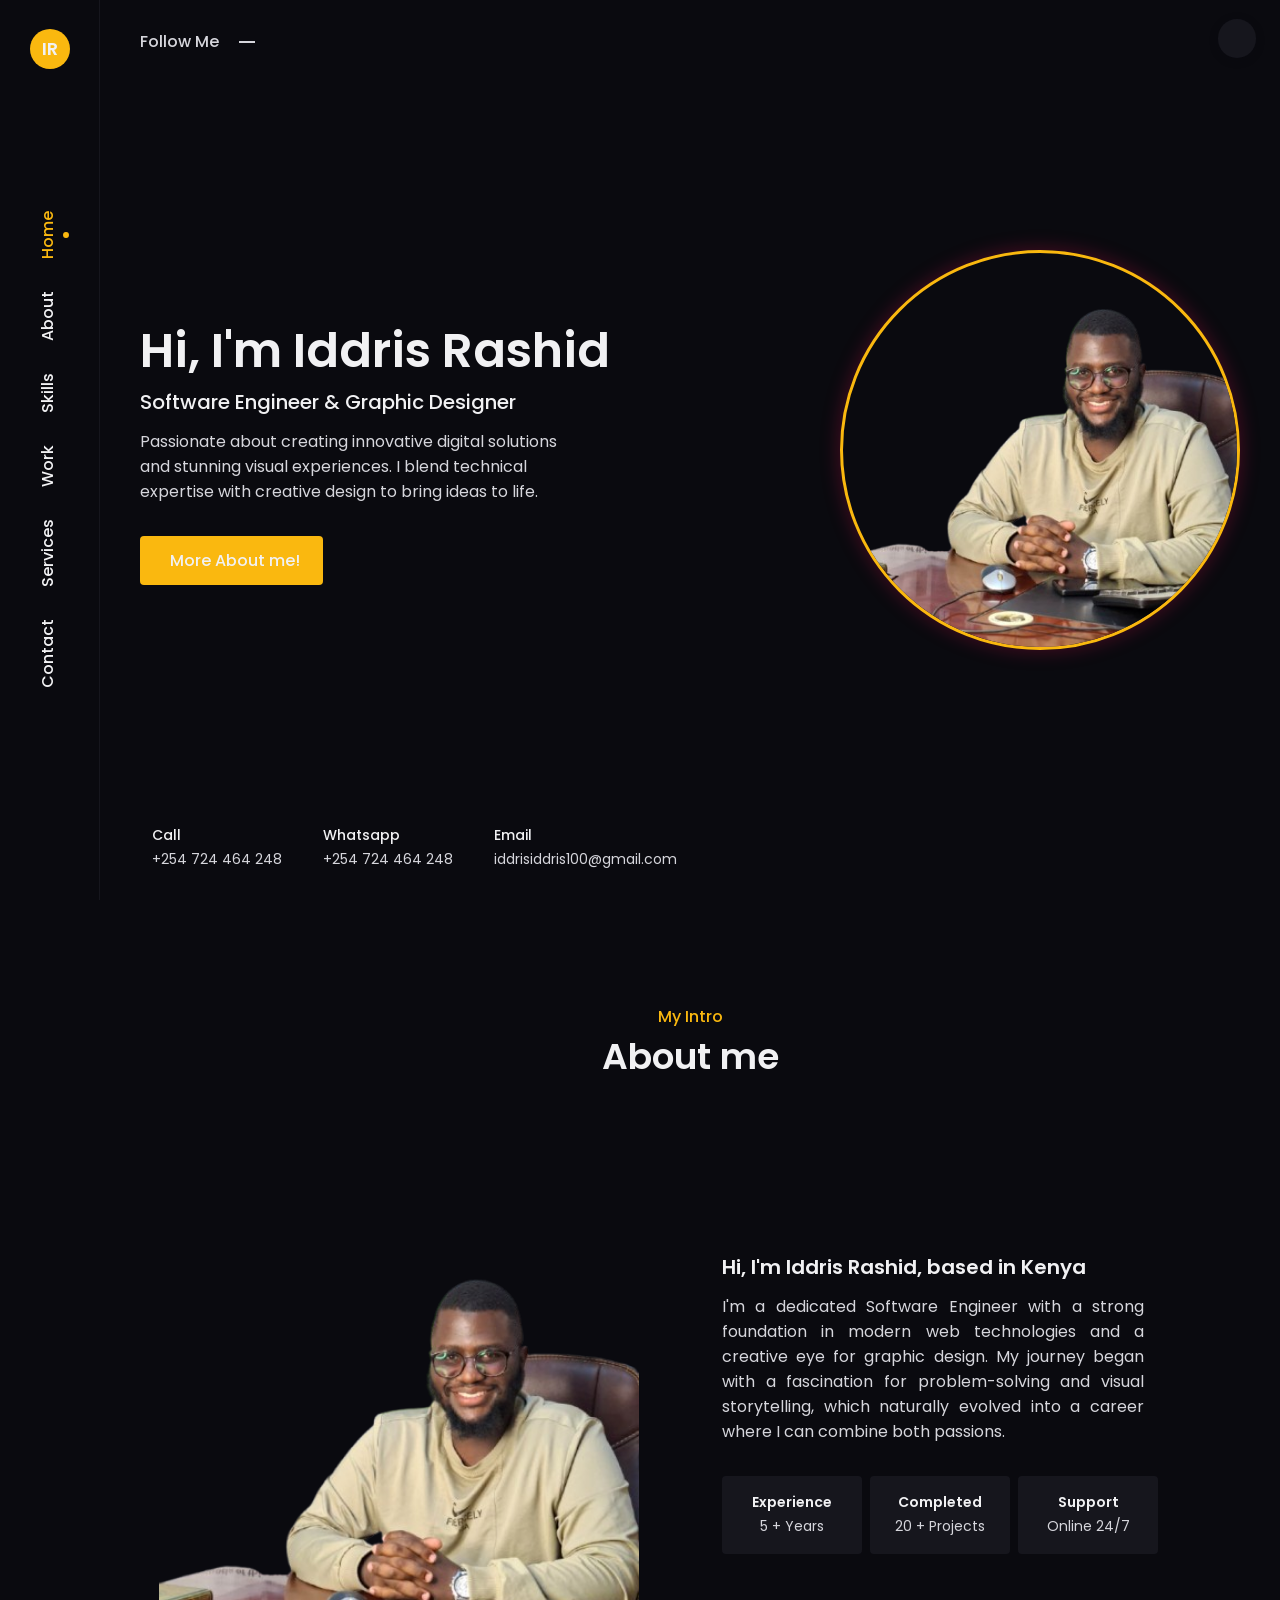
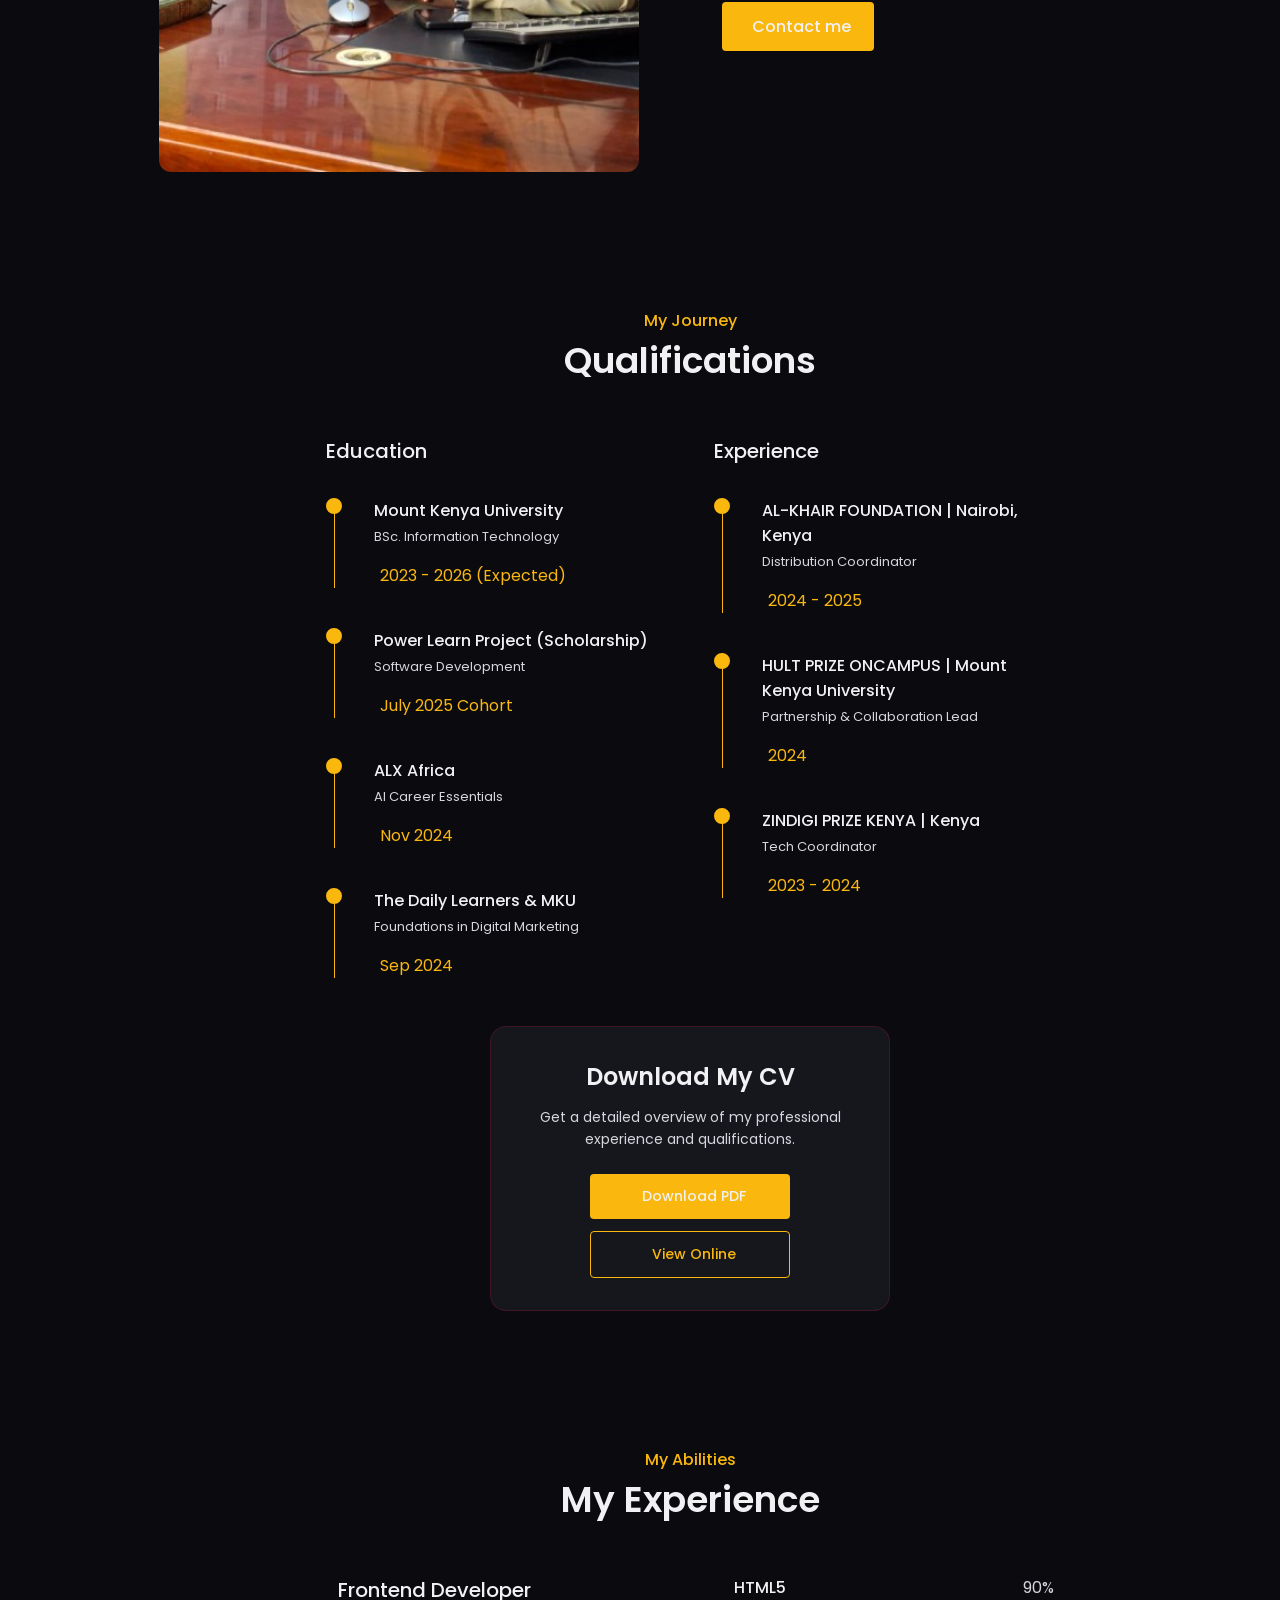
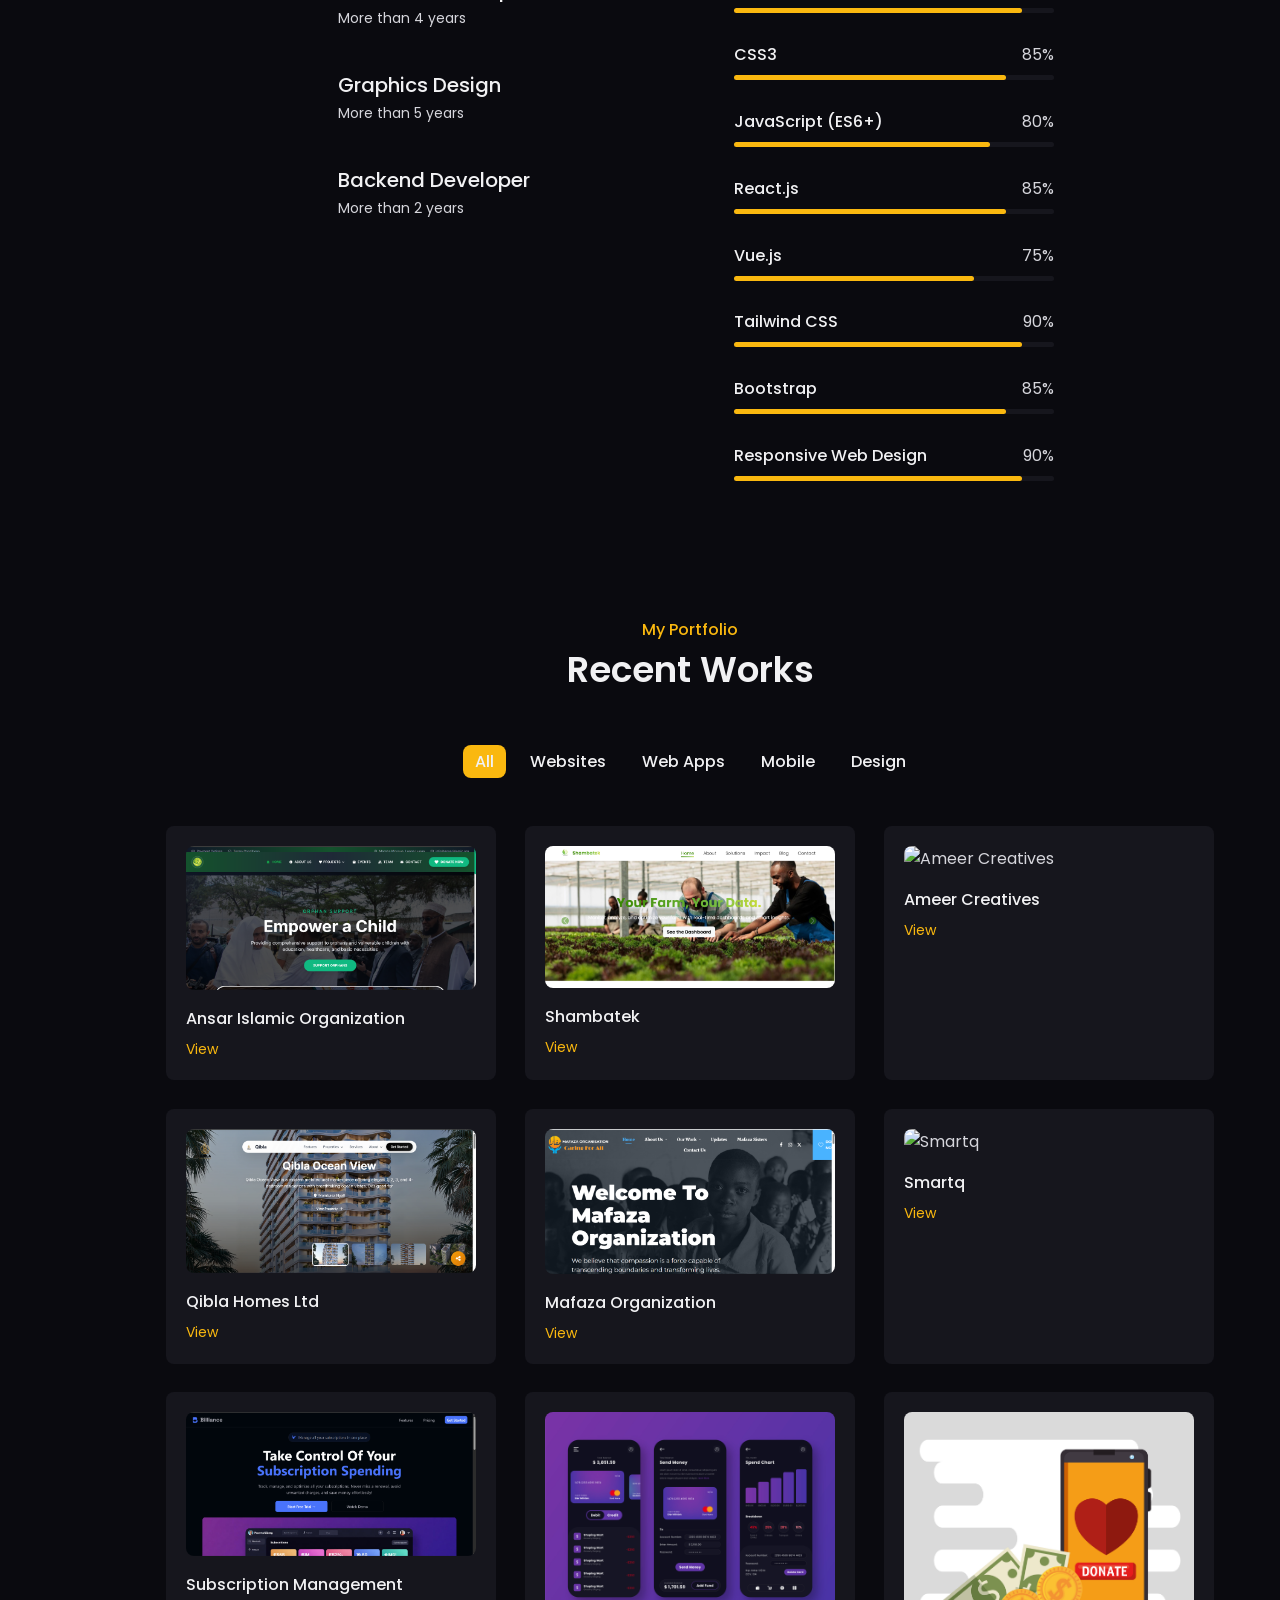
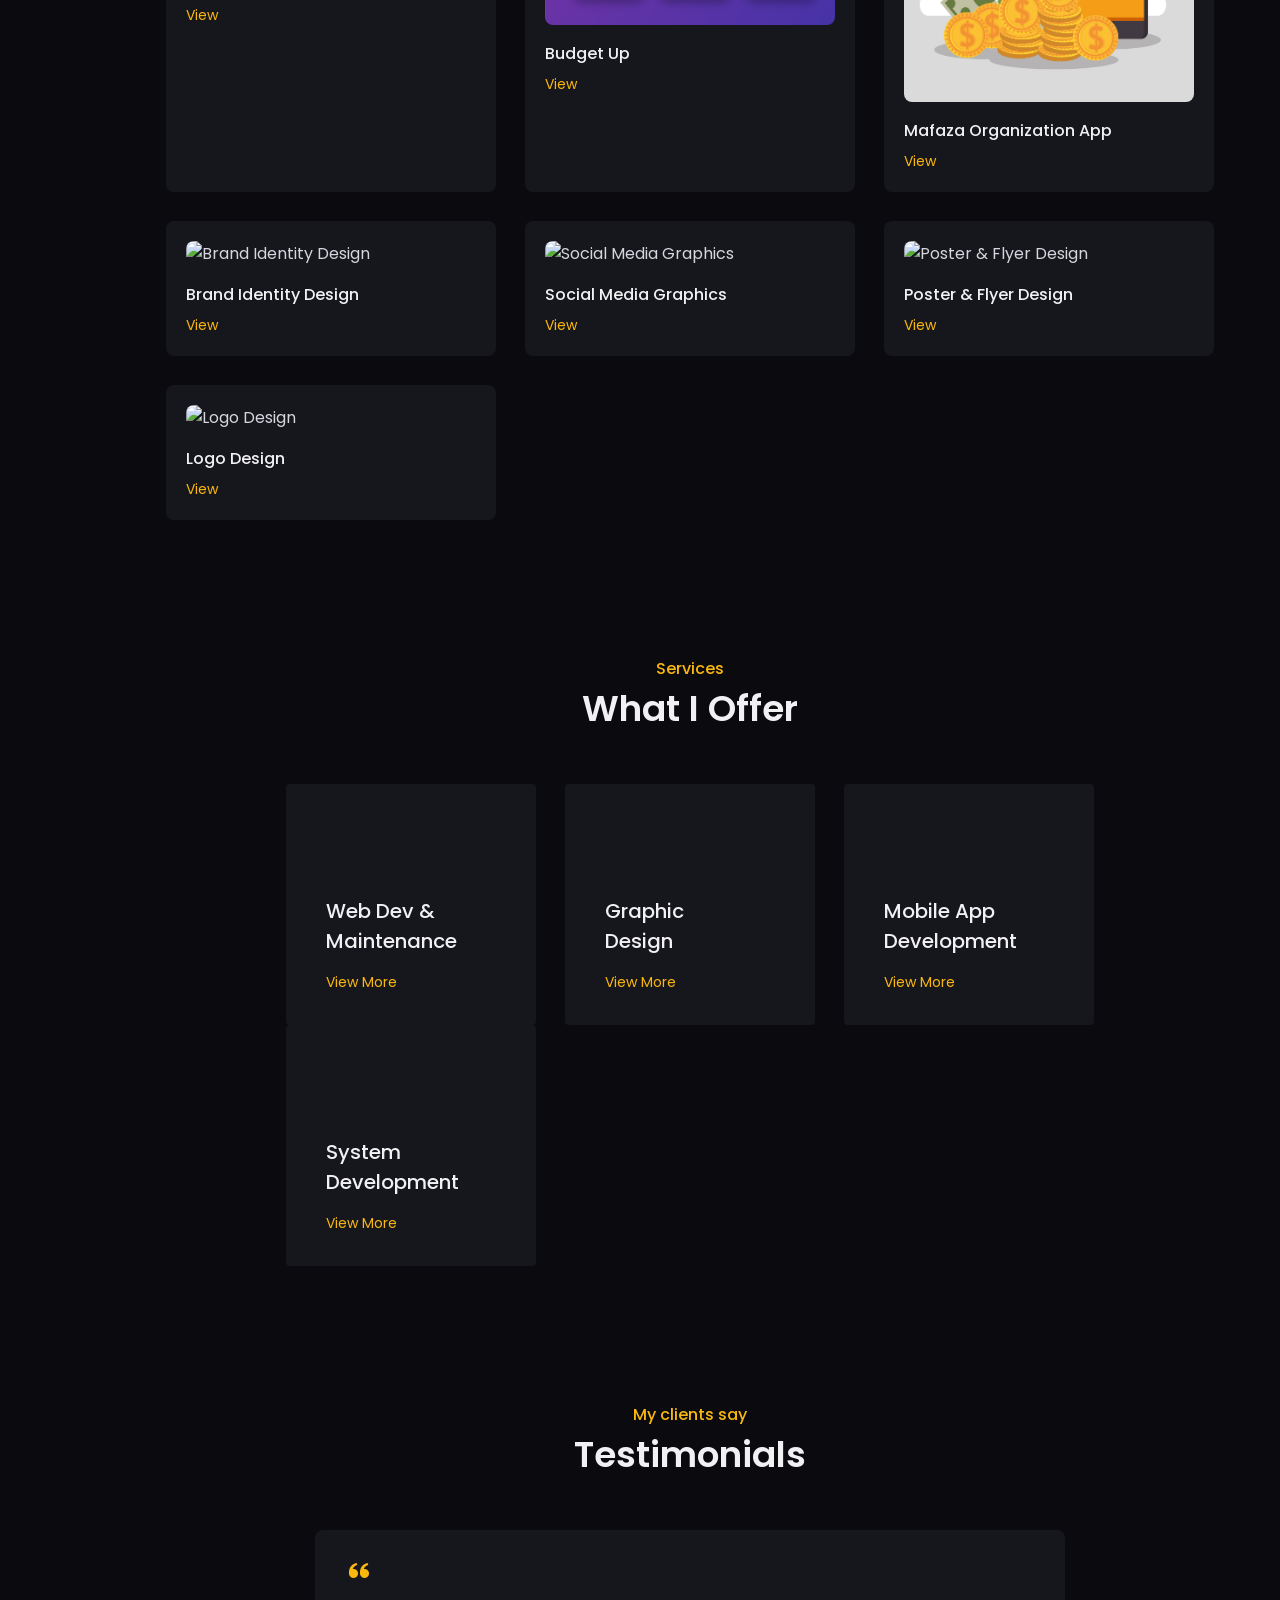
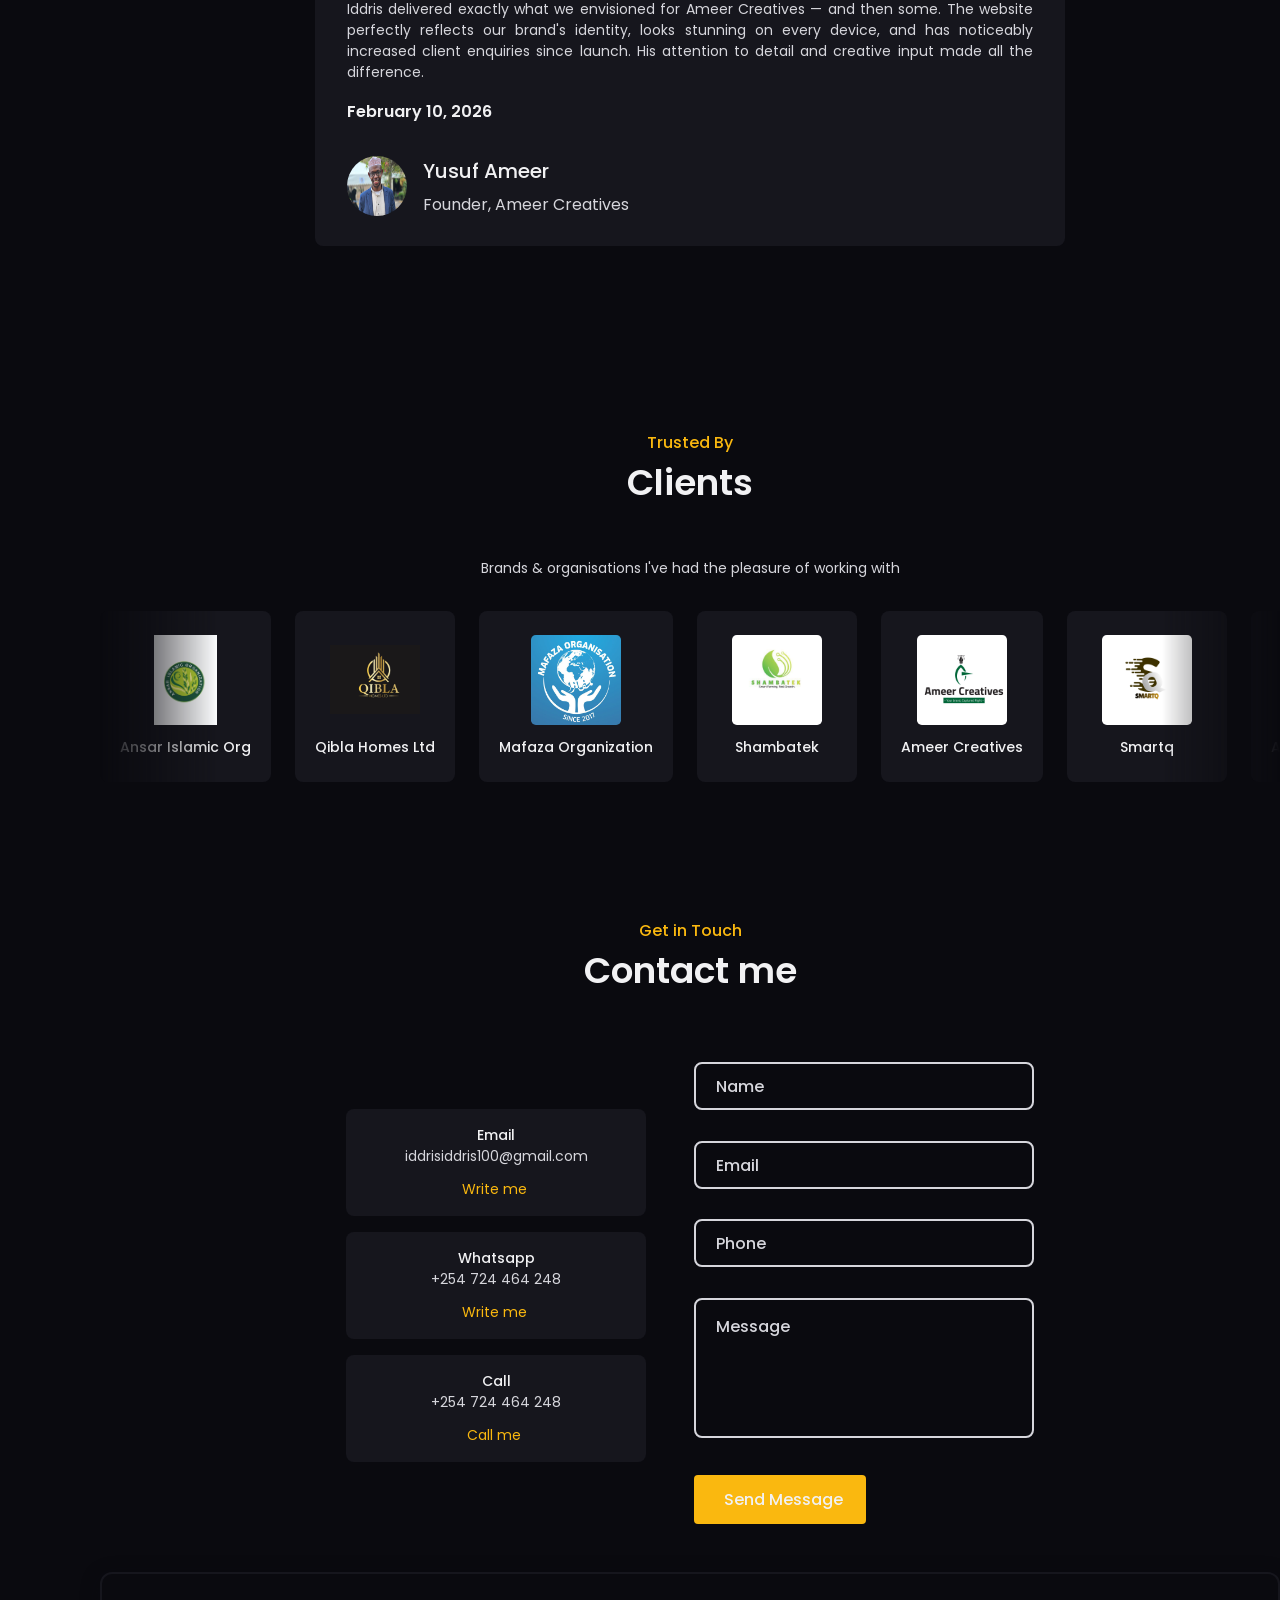
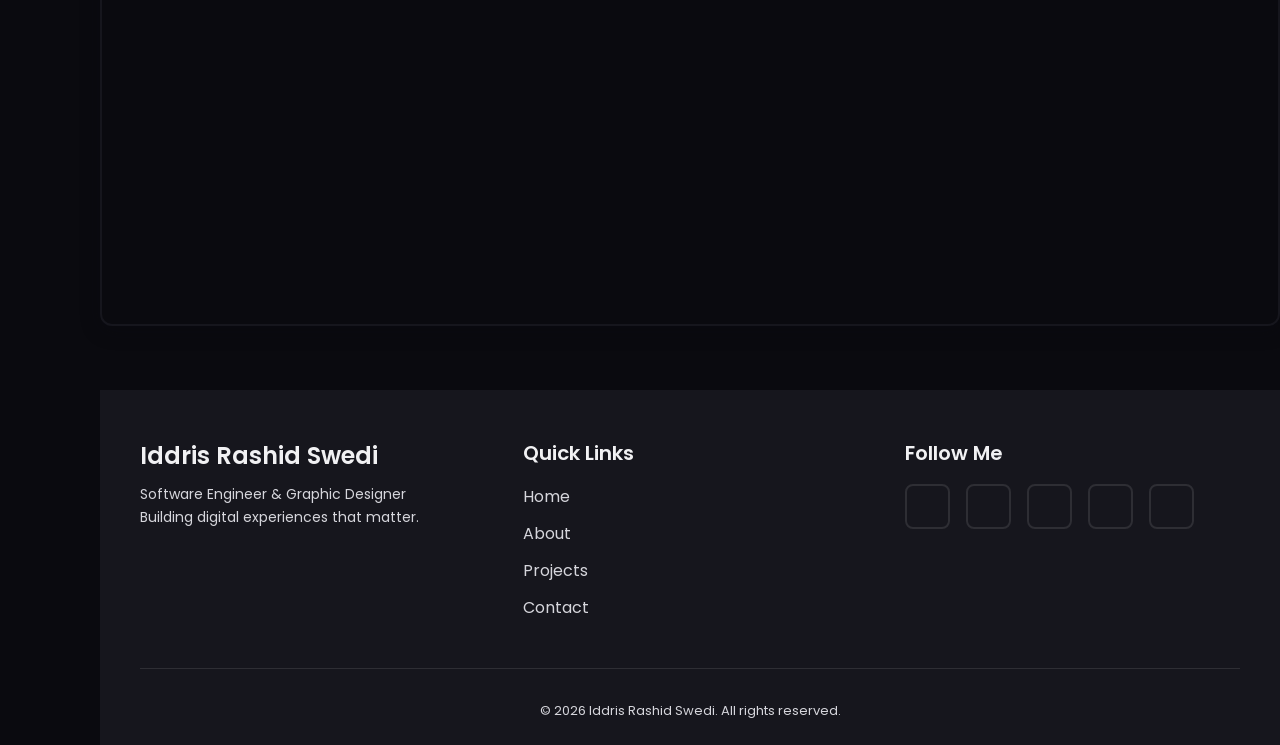
==== commit 51af47c5: "Add Google Maps embed to contact section" ====
--- a/index.html
+++ b/index.html
@@ -136,6 +136,9 @@
     </aside>
 
     <!-- ==================== MAIN CONTENT ==================== -->
+    <!-- Sidebar overlay for mobile -->
+    <div class="sidebar-overlay" id="sidebar-overlay"></div>
+
     <main class="main">
 
         <!-- ==================== HOME SECTION ==================== -->
@@ -1337,6 +1340,20 @@
                         <button type="submit" class="button"><i class="uil uil-navigator button-icon"></i>Send Message</button>
                     </form>
                 </div>
+            </div>
+
+            <!-- ==================== MAP ==================== -->
+            <div class="contact-map">
+                <iframe
+                    src="https://www.google.com/maps/embed?pb=!1m18!1m12!1m3!1d255282.35853743977!2d36.70730744882813!3d-1.3028617999999907!2m3!1f0!2f0!3f0!3m2!1i1024!2i768!4f13.1!3m3!1m2!1s0x182f1172d84d49a7%3A0xf7cf0254b297924c!2sNairobi%2C%20Kenya!5e0!3m2!1sen!2ske!4v1710000000000!5m2!1sen!2ske"
+                    width="100%"
+                    height="350"
+                    style="border:0;"
+                    allowfullscreen=""
+                    loading="lazy"
+                    referrerpolicy="no-referrer-when-downgrade"
+                    title="Iddris Rashid Location - Nairobi, Kenya">
+                </iframe>
             </div>
 
         </section>
--- a/style.css
+++ b/style.css
@@ -701,6 +701,28 @@
             .input-container.focus label { top: 0; transform: translateY(-50%); left: 25px; font-size: var(--smaller-font-size); }
                 .input-container.focus span::before, .input-container.focus span::after  { width: 50%; opacity: 1; }
 
+/* Map */
+
+.contact-map {
+    margin-top: 3rem;
+    border-radius: .75rem;
+    overflow: hidden;
+    border: 2px solid var(--box-color);
+    box-shadow: 0 4px 20px hsla(242, 19%, 5%, 0.3);
+}
+
+.contact-map iframe {
+    display: block;
+    width: 100%;
+    border-radius: .75rem;
+    filter: grayscale(20%) contrast(1.05);
+    transition: filter .3s;
+}
+
+.contact-map:hover iframe { filter: grayscale(0%) contrast(1); }
+
+body.light-mode .contact-map { border-color: hsl(220, 12%, 82%); }
+
 /* Footer */
 
 .footer { padding-top: 2rem; }
@@ -805,8 +827,20 @@
 
 @media screen and (max-width: 1024px) {
     .container { margin-left: var(--mb15); margin-right: var(--mb15); }
-    .sidebar { width: 100%; z-index: 999; transform: translateX(-100%); }
+    .sidebar { width: 280px; z-index: 999; transform: translateX(-100%); }
     .show-sidebar { transform: translateX(0); }
+    /* Dim overlay behind the open sidebar */
+    .sidebar-overlay {
+        display: block;
+        position: fixed;
+        inset: 0;
+        background: rgba(0,0,0,.45);
+        z-index: 998;
+        opacity: 0;
+        pointer-events: none;
+        transition: opacity .3s;
+    }
+    .sidebar-overlay.show { opacity: 1; pointer-events: auto; }
     .nav-logo, .btn-share { display: none; }
     .nav-menu { height: 100%; width: 100%; transform: rotate(0deg) translateX(0); display: flex; justify-content: center; }
     .nav-list { flex-direction: column; height: 100%; justify-content: center; align-items: center; }
@@ -900,13 +934,39 @@
     .section { padding: 4.5rem 0 1.5rem; }
 
     .home { background-image: none; height: initial; align-items: initial; padding: 7rem 0 2rem; }
-    .home-container { row-gap: 2rem; }
-    .home-img { display: block; width: 220px; height: 220px; justify-self: center; }
+    .home-container {
+        grid-template-columns: 1fr;
+        row-gap: 1.5rem;
+        justify-items: center;
+    }
+    .home-img {
+        grid-row: 1;
+        grid-column: 1;
+        display: block;
+        width: 220px;
+        height: 220px;
+        justify-self: center;
+    }
+    .home-data {
+        grid-row: 2;
+        grid-column: 1;
+        text-align: center;
+    }
+    .home-description { max-width: 100%; }
     .my-info { display: none; }
-    .home-social { left: initial; right: -1rem; flex-direction: column; row-gap: 3.5rem; }
-    .home-social-follow { font-size: var(--smaller-font-size); transform: rotate(90deg); }
-    .home-social-links { flex-direction: column; row-gap: .25rem; }
-    .home-social-link { font-size: var(--normal-font-size); }
+    .home-social {
+        position: static;
+        display: flex;
+        flex-direction: row;
+        justify-content: center;
+        align-items: center;
+        column-gap: 1.5rem;
+        margin-bottom: 0.5rem;
+        order: -1;
+    }
+    .home-social-follow { display: none; }
+    .home-social-links { flex-direction: row; column-gap: 1rem; }
+    .home-social-link { font-size: 1.2rem; }
 
     .about-img { width: 100%; max-width: 280px; }
     .about-info { grid-template-columns: repeat(3, 1fr); }
--- a/style.css
+++ b/style.css
@@ -701,6 +701,28 @@
             .input-container.focus label { top: 0; transform: translateY(-50%); left: 25px; font-size: var(--smaller-font-size); }
                 .input-container.focus span::before, .input-container.focus span::after  { width: 50%; opacity: 1; }
 
+/* Map */
+
+.contact-map {
+    margin-top: 3rem;
+    border-radius: .75rem;
+    overflow: hidden;
+    border: 2px solid var(--box-color);
+    box-shadow: 0 4px 20px hsla(242, 19%, 5%, 0.3);
+}
+
+.contact-map iframe {
+    display: block;
+    width: 100%;
+    border-radius: .75rem;
+    filter: grayscale(20%) contrast(1.05);
+    transition: filter .3s;
+}
+
+.contact-map:hover iframe { filter: grayscale(0%) contrast(1); }
+
+body.light-mode .contact-map { border-color: hsl(220, 12%, 82%); }
+
 /* Footer */
 
 .footer { padding-top: 2rem; }
@@ -805,8 +827,20 @@
 
 @media screen and (max-width: 1024px) {
     .container { margin-left: var(--mb15); margin-right: var(--mb15); }
-    .sidebar { width: 100%; z-index: 999; transform: translateX(-100%); }
+    .sidebar { width: 280px; z-index: 999; transform: translateX(-100%); }
     .show-sidebar { transform: translateX(0); }
+    /* Dim overlay behind the open sidebar */
+    .sidebar-overlay {
+        display: block;
+        position: fixed;
+        inset: 0;
+        background: rgba(0,0,0,.45);
+        z-index: 998;
+        opacity: 0;
+        pointer-events: none;
+        transition: opacity .3s;
+    }
+    .sidebar-overlay.show { opacity: 1; pointer-events: auto; }
     .nav-logo, .btn-share { display: none; }
     .nav-menu { height: 100%; width: 100%; transform: rotate(0deg) translateX(0); display: flex; justify-content: center; }
     .nav-list { flex-direction: column; height: 100%; justify-content: center; align-items: center; }
@@ -900,13 +934,39 @@
     .section { padding: 4.5rem 0 1.5rem; }
 
     .home { background-image: none; height: initial; align-items: initial; padding: 7rem 0 2rem; }
-    .home-container { row-gap: 2rem; }
-    .home-img { display: block; width: 220px; height: 220px; justify-self: center; }
+    .home-container {
+        grid-template-columns: 1fr;
+        row-gap: 1.5rem;
+        justify-items: center;
+    }
+    .home-img {
+        grid-row: 1;
+        grid-column: 1;
+        display: block;
+        width: 220px;
+        height: 220px;
+        justify-self: center;
+    }
+    .home-data {
+        grid-row: 2;
+        grid-column: 1;
+        text-align: center;
+    }
+    .home-description { max-width: 100%; }
     .my-info { display: none; }
-    .home-social { left: initial; right: -1rem; flex-direction: column; row-gap: 3.5rem; }
-    .home-social-follow { font-size: var(--smaller-font-size); transform: rotate(90deg); }
-    .home-social-links { flex-direction: column; row-gap: .25rem; }
-    .home-social-link { font-size: var(--normal-font-size); }
+    .home-social {
+        position: static;
+        display: flex;
+        flex-direction: row;
+        justify-content: center;
+        align-items: center;
+        column-gap: 1.5rem;
+        margin-bottom: 0.5rem;
+        order: -1;
+    }
+    .home-social-follow { display: none; }
+    .home-social-links { flex-direction: row; column-gap: 1rem; }
+    .home-social-link { font-size: 1.2rem; }
 
     .about-img { width: 100%; max-width: 280px; }
     .about-info { grid-template-columns: repeat(3, 1fr); }
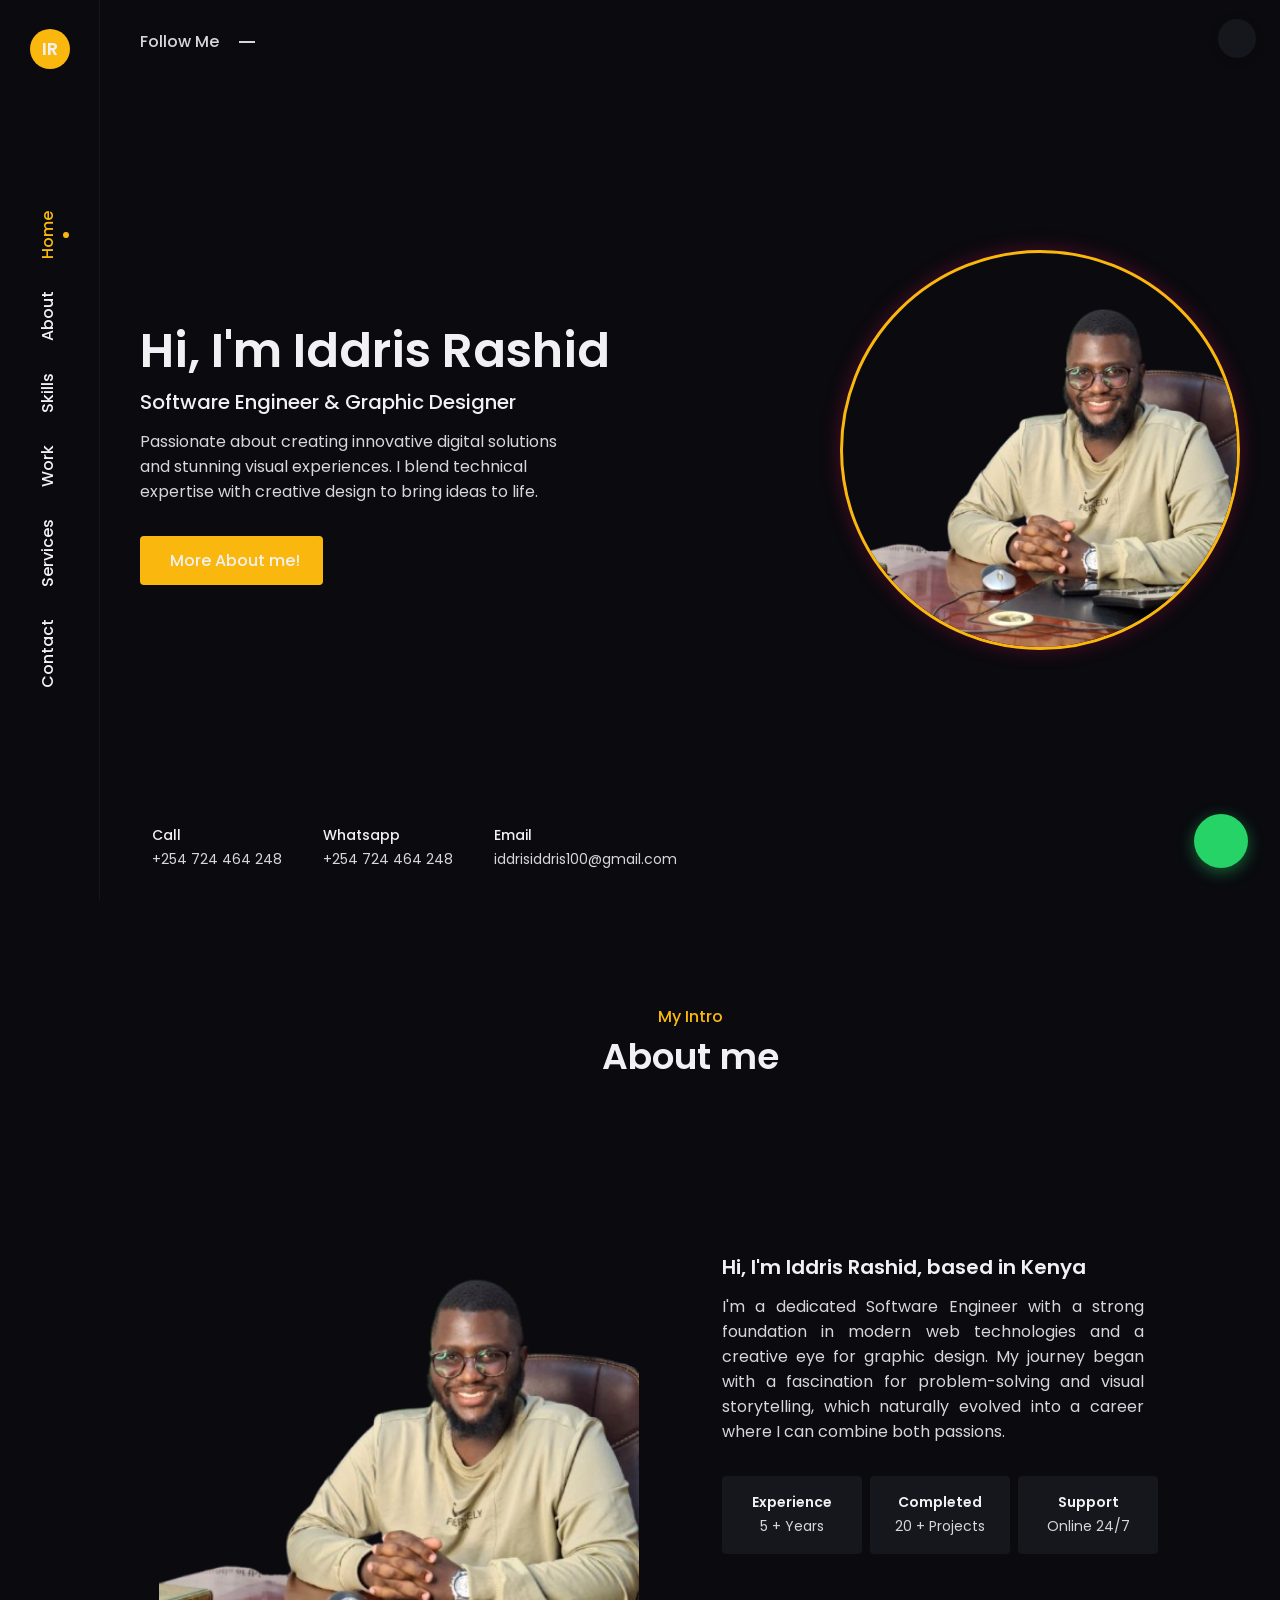
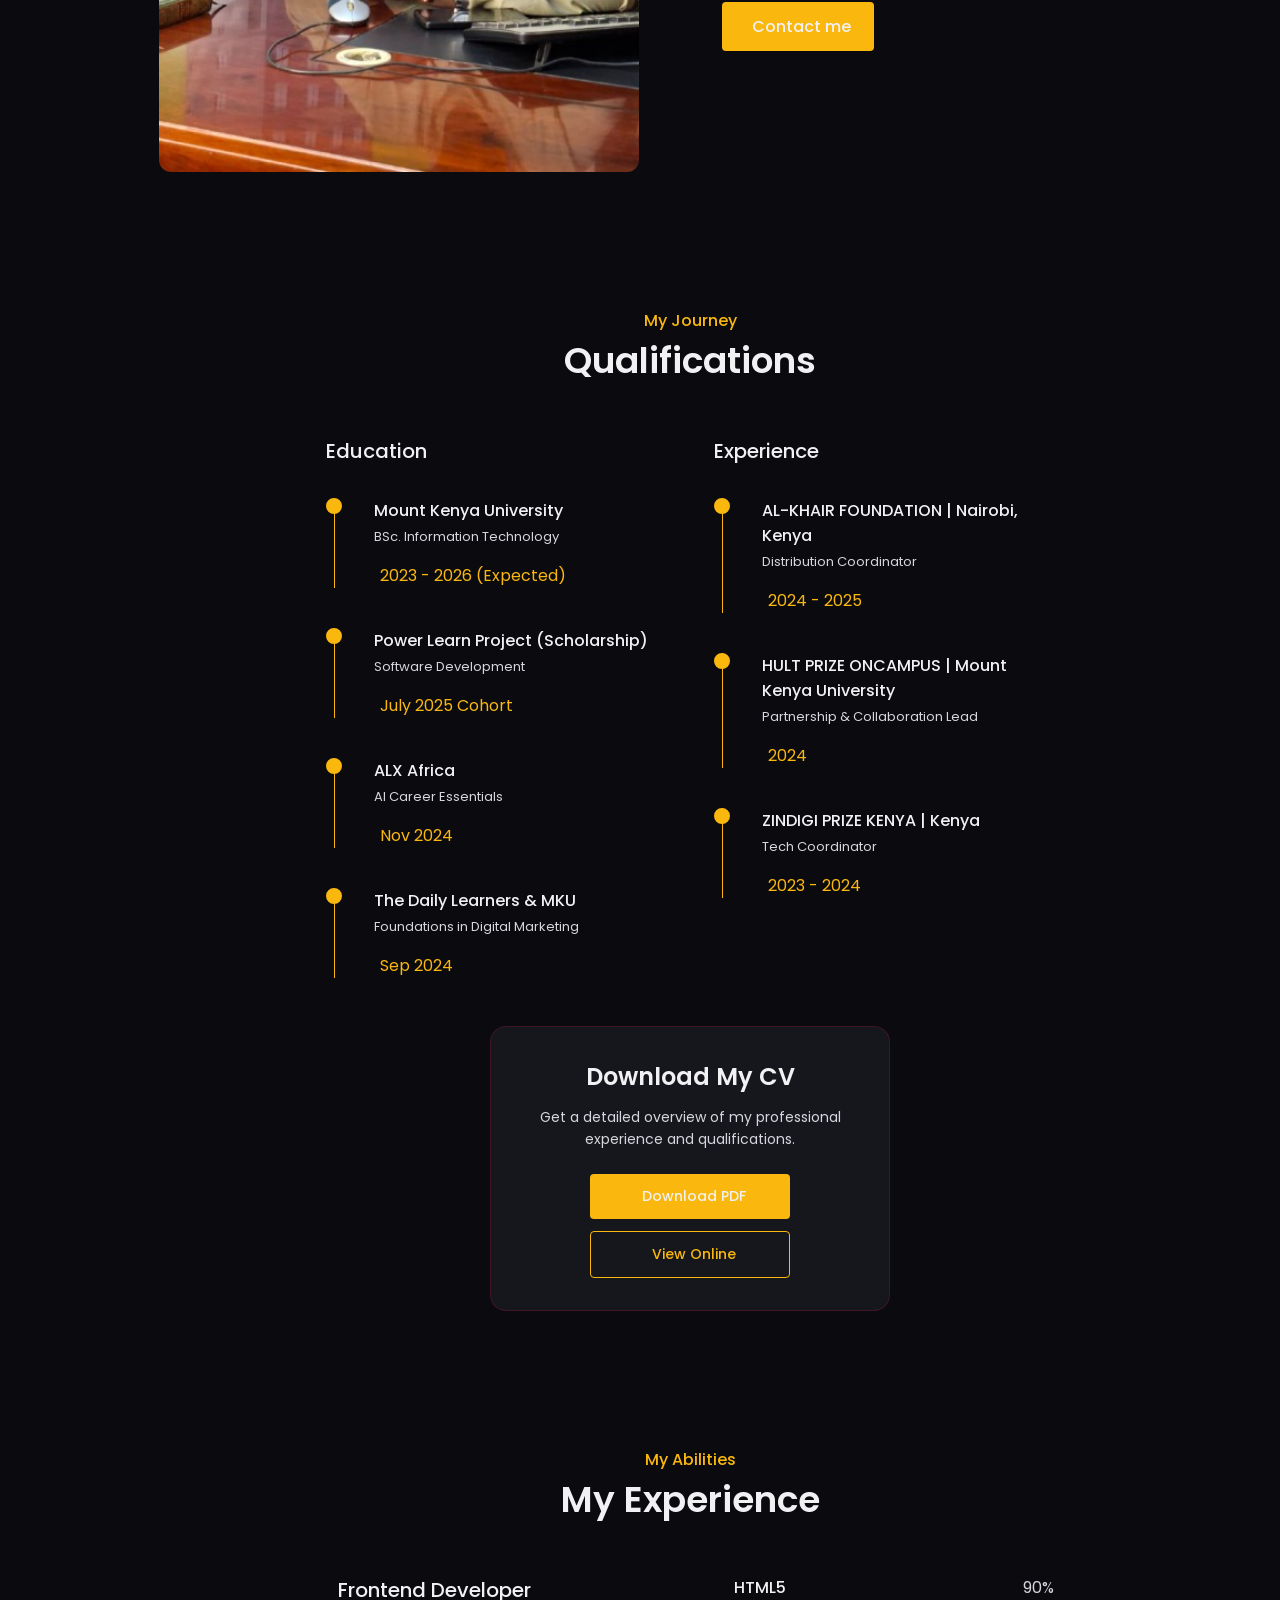
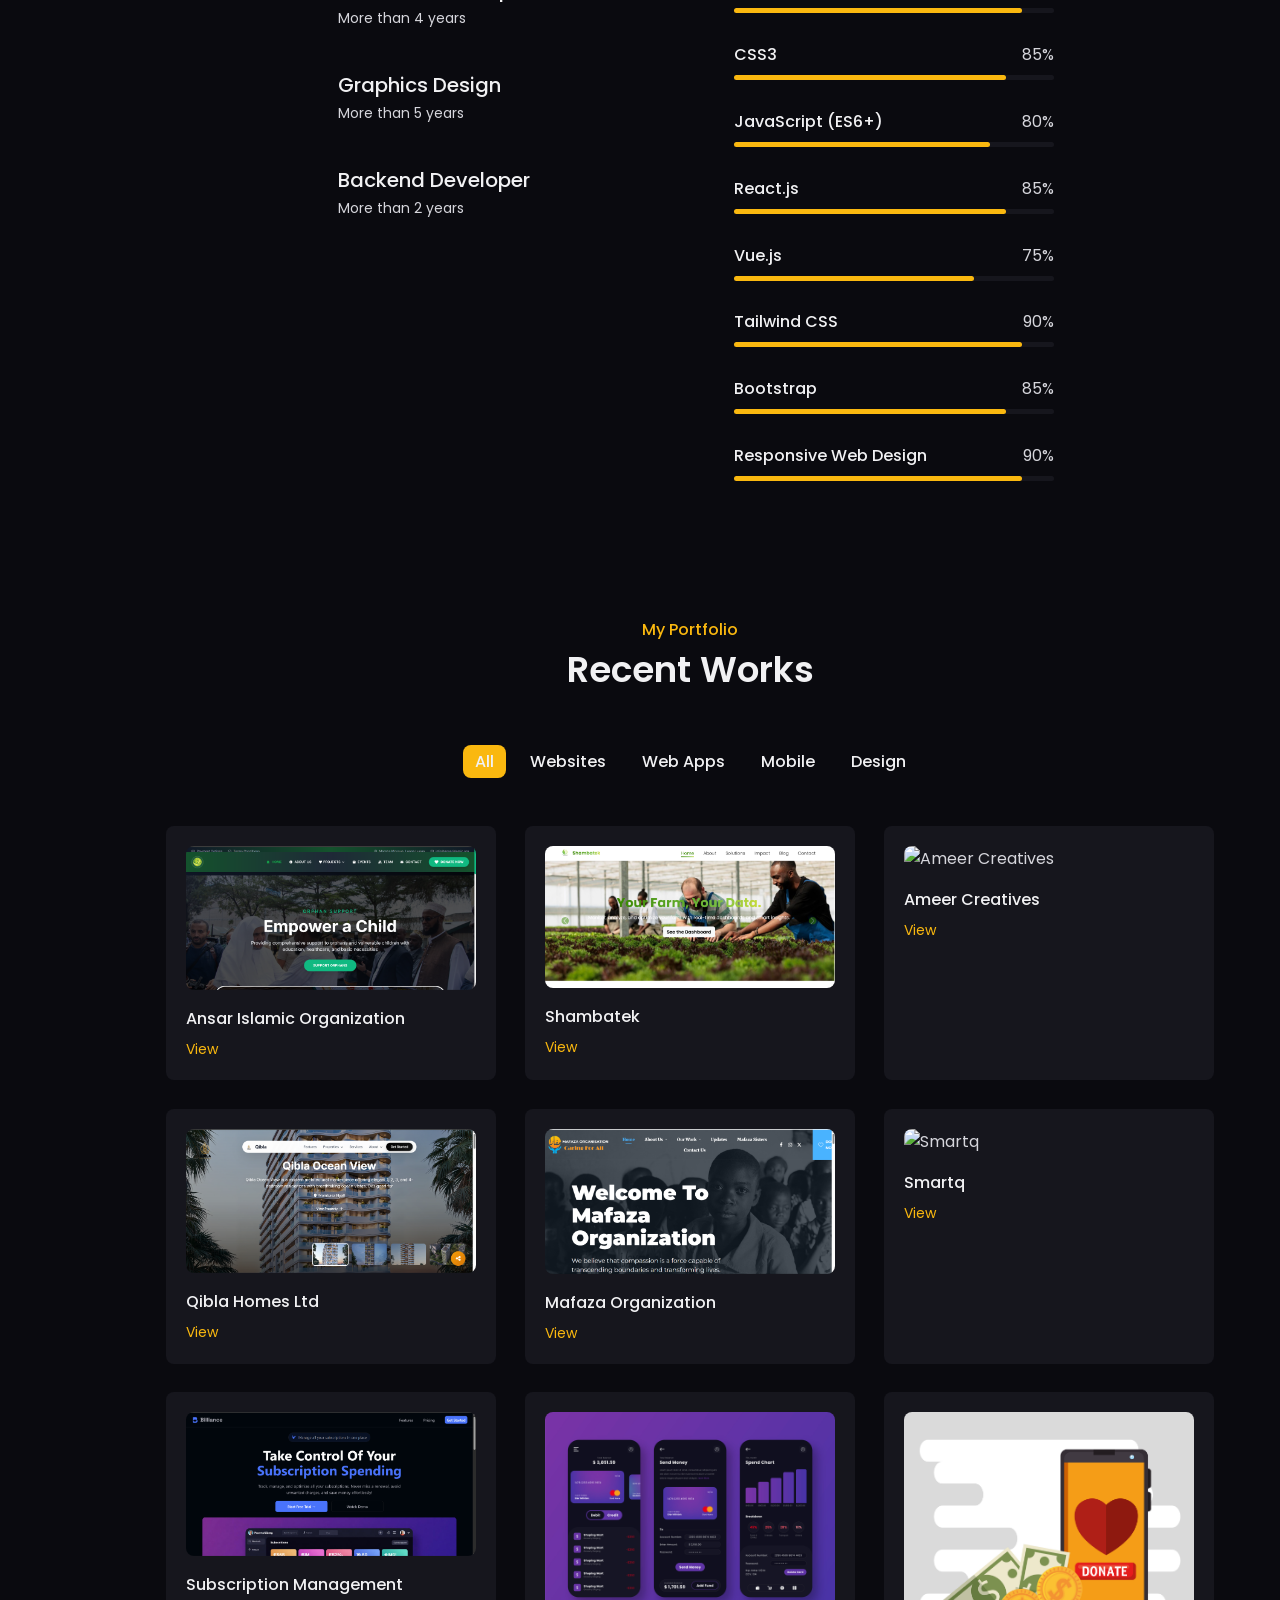
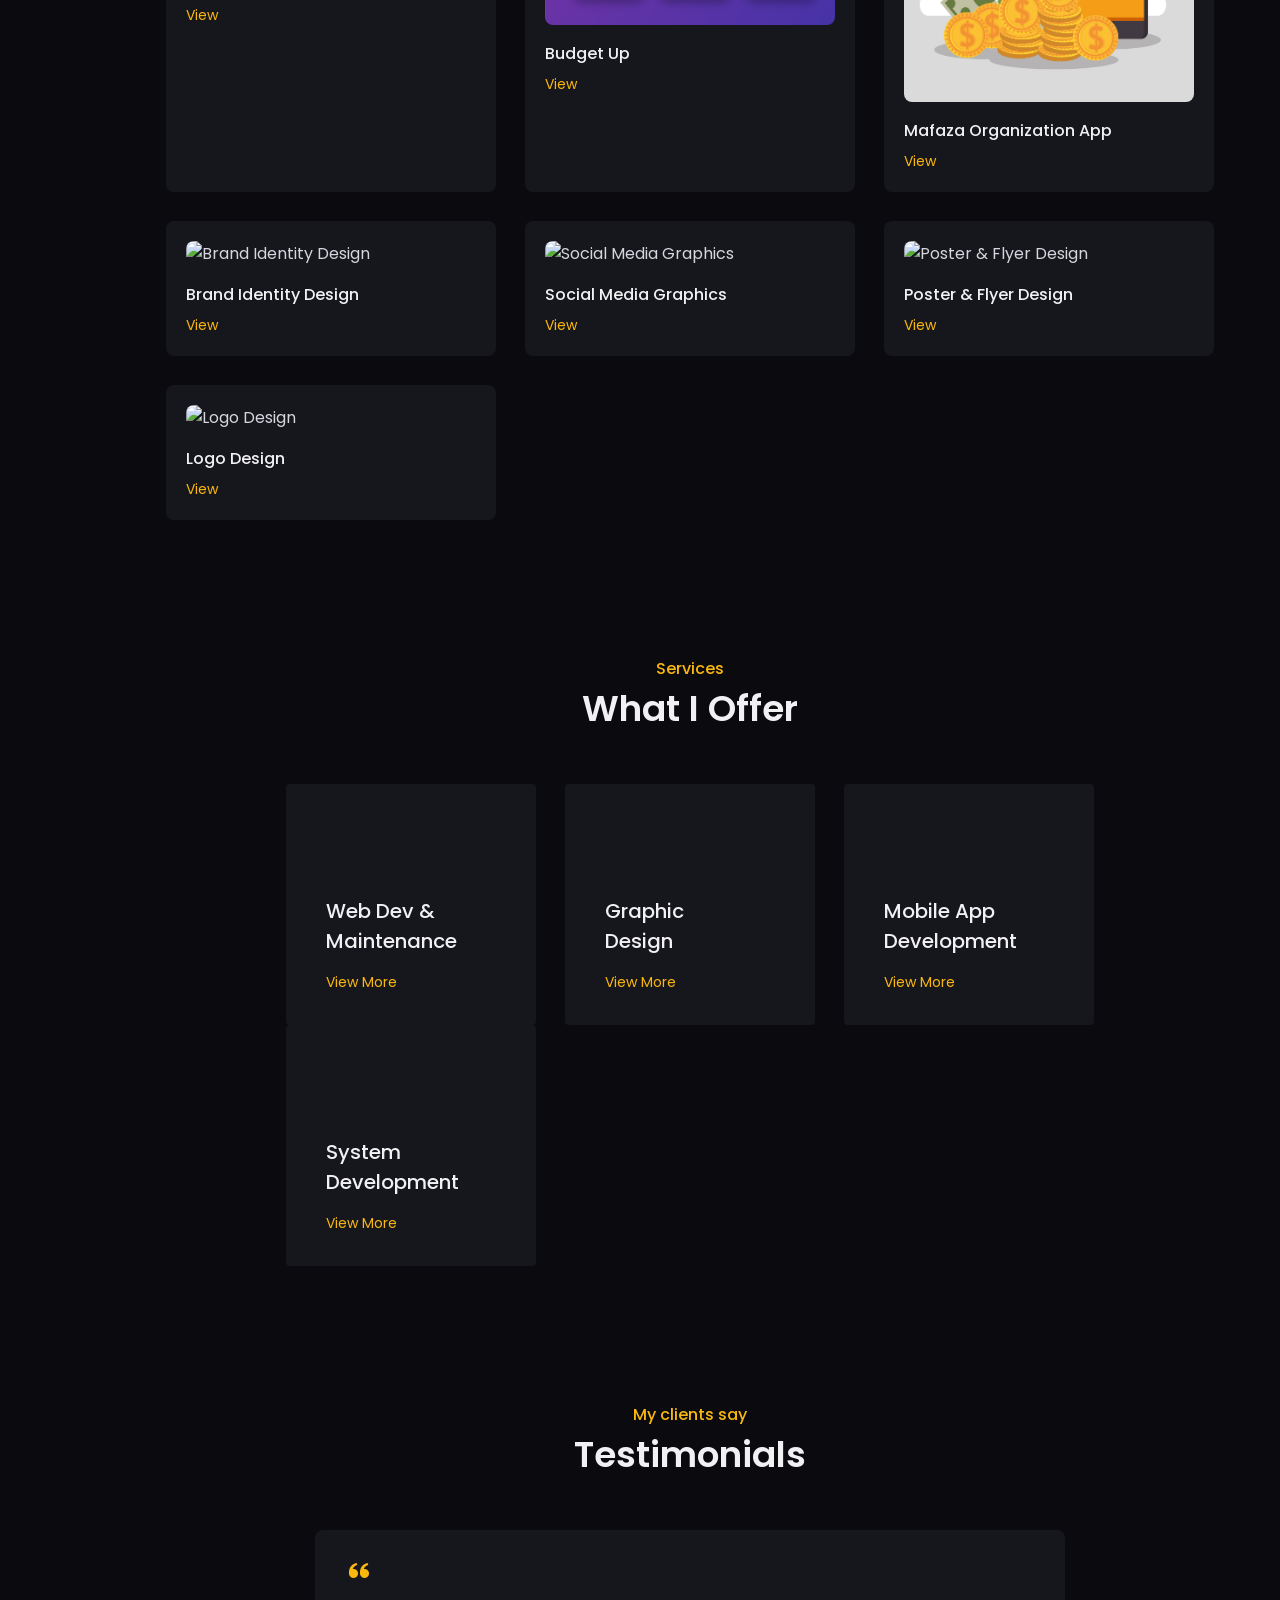
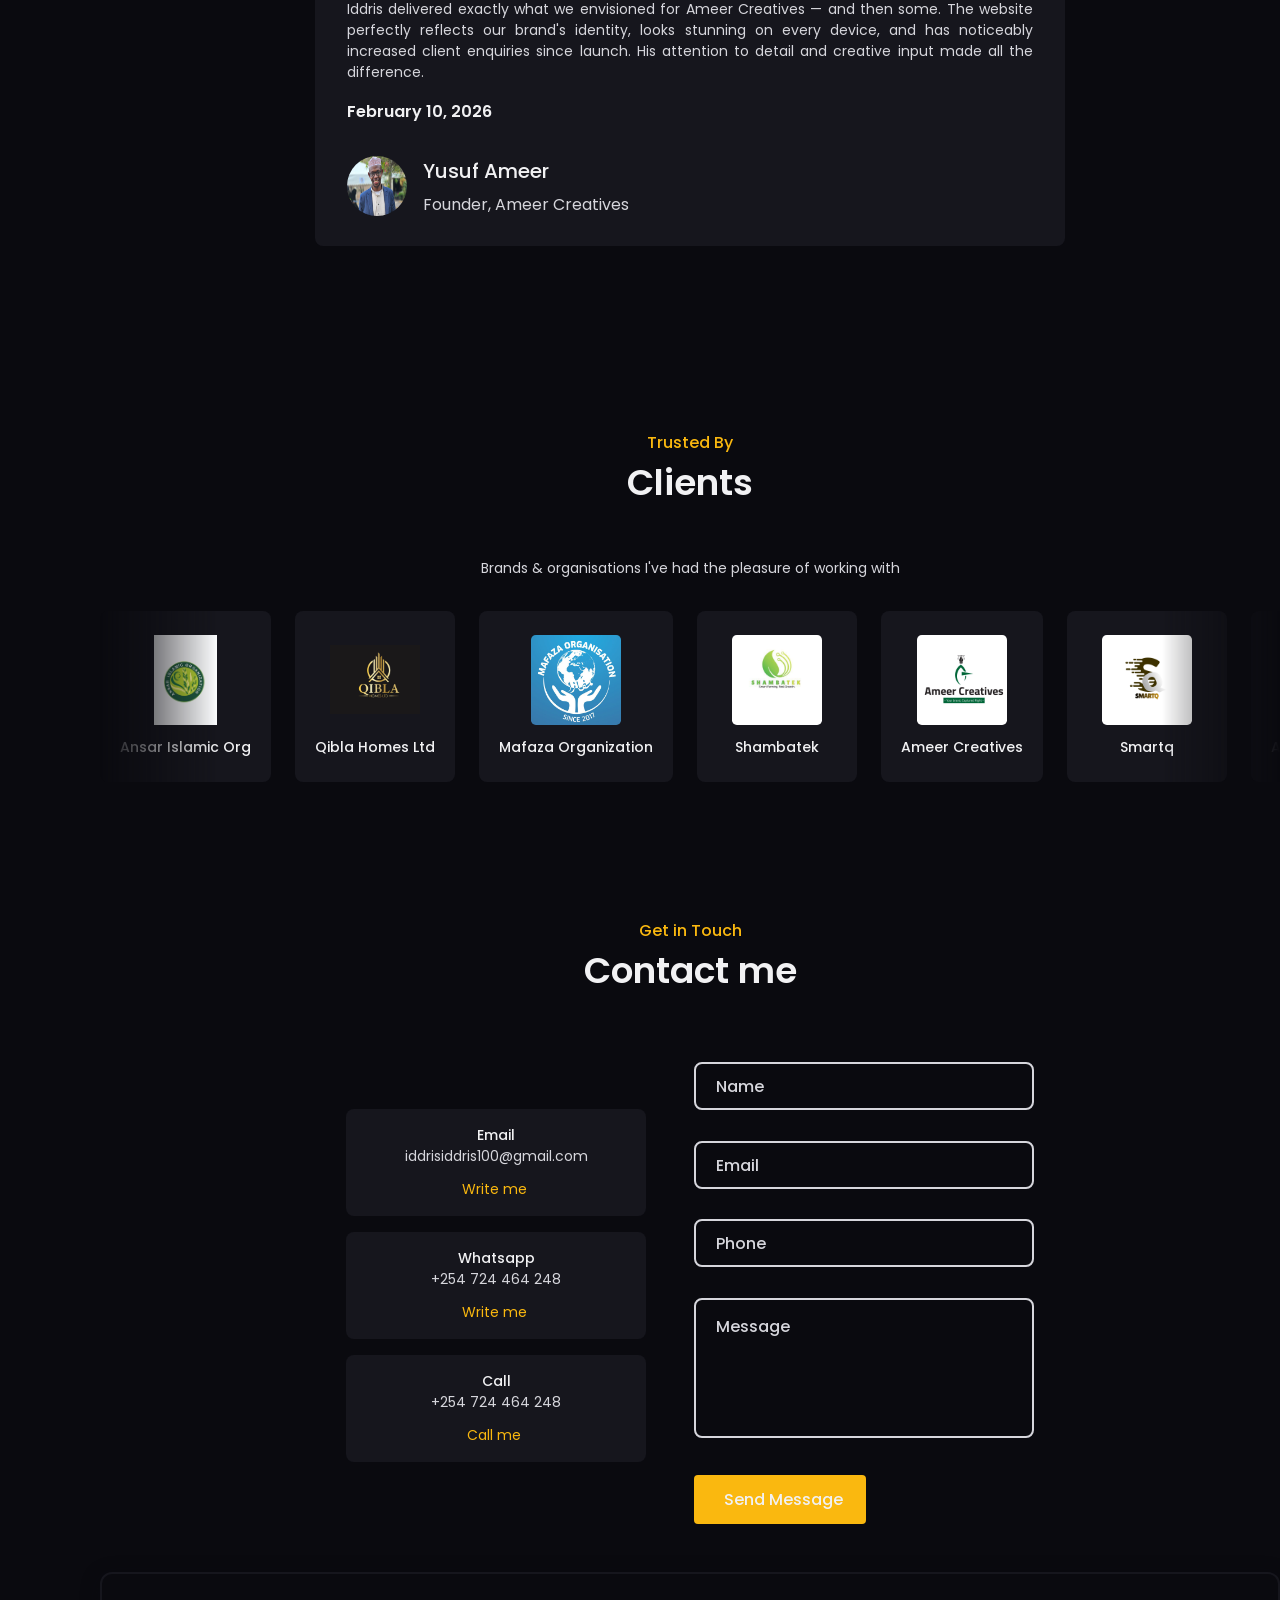
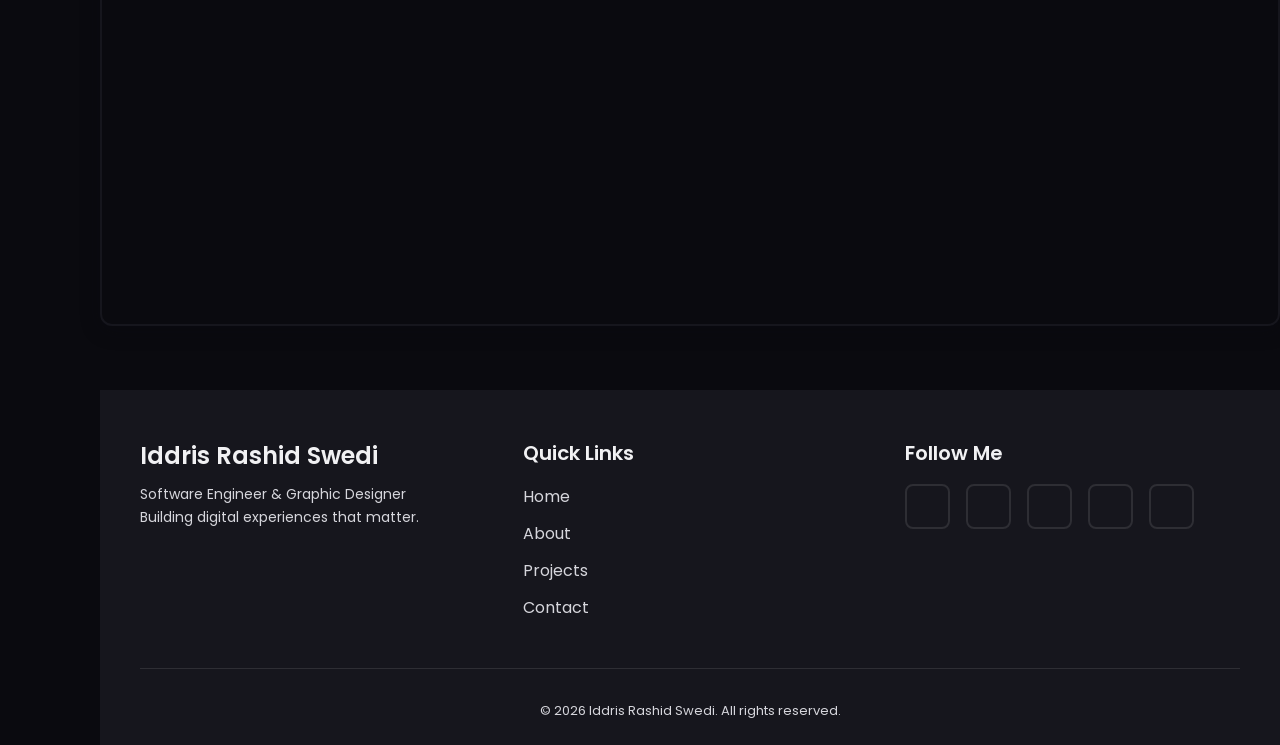
==== commit d1c1d715: "Add floating WhatsApp button with pulse animation" ====
--- a/index.html
+++ b/index.html
@@ -1417,6 +1417,13 @@
         </footer>
     </main>
 
+    <!-- ==================== WHATSAPP FLOAT ==================== -->
+    <a href="https://wa.me/254724464248" target="_blank" rel="noopener noreferrer"
+       class="wa-float" title="Chat on WhatsApp" aria-label="Chat with Iddris on WhatsApp">
+        <i class="uil uil-whatsapp"></i>
+        <span class="wa-float-tooltip">Chat on WhatsApp</span>
+    </a>
+
     <!-- ==================== SCRIPTS ==================== -->
     <script src="https://cdnjs.cloudflare.com/ajax/libs/mixitup/3.3.1/mixitup.min.js"></script>
     <script src="https://cdn.jsdelivr.net/npm/swiper@11/swiper-bundle.min.js"></script>
--- a/style.css
+++ b/style.css
@@ -701,6 +701,55 @@
             .input-container.focus label { top: 0; transform: translateY(-50%); left: 25px; font-size: var(--smaller-font-size); }
                 .input-container.focus span::before, .input-container.focus span::after  { width: 50%; opacity: 1; }
 
+/* ===== WhatsApp Float Button ===== */
+.wa-float {
+    position: fixed;
+    bottom: 2rem;
+    right: 2rem;
+    z-index: var(--z-fixed);
+    width: 3.4rem;
+    height: 3.4rem;
+    background-color: #25D366;
+    color: #fff;
+    border-radius: 50%;
+    display: flex;
+    align-items: center;
+    justify-content: center;
+    font-size: 1.8rem;
+    box-shadow: 0 4px 16px rgba(37, 211, 102, 0.45);
+    text-decoration: none;
+    transition: transform .3s, box-shadow .3s;
+    animation: wa-pulse 2.5s infinite;
+}
+.wa-float:hover {
+    transform: scale(1.12);
+    box-shadow: 0 6px 24px rgba(37, 211, 102, 0.65);
+    animation: none;
+}
+.wa-float-tooltip {
+    position: absolute;
+    right: calc(100% + .75rem);
+    background: var(--box-color);
+    color: var(--title-color);
+    font-size: var(--smaller-font-size);
+    white-space: nowrap;
+    padding: .35rem .75rem;
+    border-radius: .4rem;
+    box-shadow: 0 2px 8px hsla(242, 19%, 5%, 0.2);
+    opacity: 0;
+    pointer-events: none;
+    transform: translateX(6px);
+    transition: opacity .25s, transform .25s;
+}
+.wa-float:hover .wa-float-tooltip {
+    opacity: 1;
+    transform: translateX(0);
+}
+@keyframes wa-pulse {
+    0%, 100% { box-shadow: 0 4px 16px rgba(37, 211, 102, 0.45); transform: scale(1); }
+    50%       { box-shadow: 0 4px 28px rgba(37, 211, 102, 0.7);  transform: scale(1.07); }
+}
+
 /* Map */
 
 .contact-map {
--- a/style.css
+++ b/style.css
@@ -701,6 +701,55 @@
             .input-container.focus label { top: 0; transform: translateY(-50%); left: 25px; font-size: var(--smaller-font-size); }
                 .input-container.focus span::before, .input-container.focus span::after  { width: 50%; opacity: 1; }
 
+/* ===== WhatsApp Float Button ===== */
+.wa-float {
+    position: fixed;
+    bottom: 2rem;
+    right: 2rem;
+    z-index: var(--z-fixed);
+    width: 3.4rem;
+    height: 3.4rem;
+    background-color: #25D366;
+    color: #fff;
+    border-radius: 50%;
+    display: flex;
+    align-items: center;
+    justify-content: center;
+    font-size: 1.8rem;
+    box-shadow: 0 4px 16px rgba(37, 211, 102, 0.45);
+    text-decoration: none;
+    transition: transform .3s, box-shadow .3s;
+    animation: wa-pulse 2.5s infinite;
+}
+.wa-float:hover {
+    transform: scale(1.12);
+    box-shadow: 0 6px 24px rgba(37, 211, 102, 0.65);
+    animation: none;
+}
+.wa-float-tooltip {
+    position: absolute;
+    right: calc(100% + .75rem);
+    background: var(--box-color);
+    color: var(--title-color);
+    font-size: var(--smaller-font-size);
+    white-space: nowrap;
+    padding: .35rem .75rem;
+    border-radius: .4rem;
+    box-shadow: 0 2px 8px hsla(242, 19%, 5%, 0.2);
+    opacity: 0;
+    pointer-events: none;
+    transform: translateX(6px);
+    transition: opacity .25s, transform .25s;
+}
+.wa-float:hover .wa-float-tooltip {
+    opacity: 1;
+    transform: translateX(0);
+}
+@keyframes wa-pulse {
+    0%, 100% { box-shadow: 0 4px 16px rgba(37, 211, 102, 0.45); transform: scale(1); }
+    50%       { box-shadow: 0 4px 28px rgba(37, 211, 102, 0.7);  transform: scale(1.07); }
+}
+
 /* Map */
 
 .contact-map {
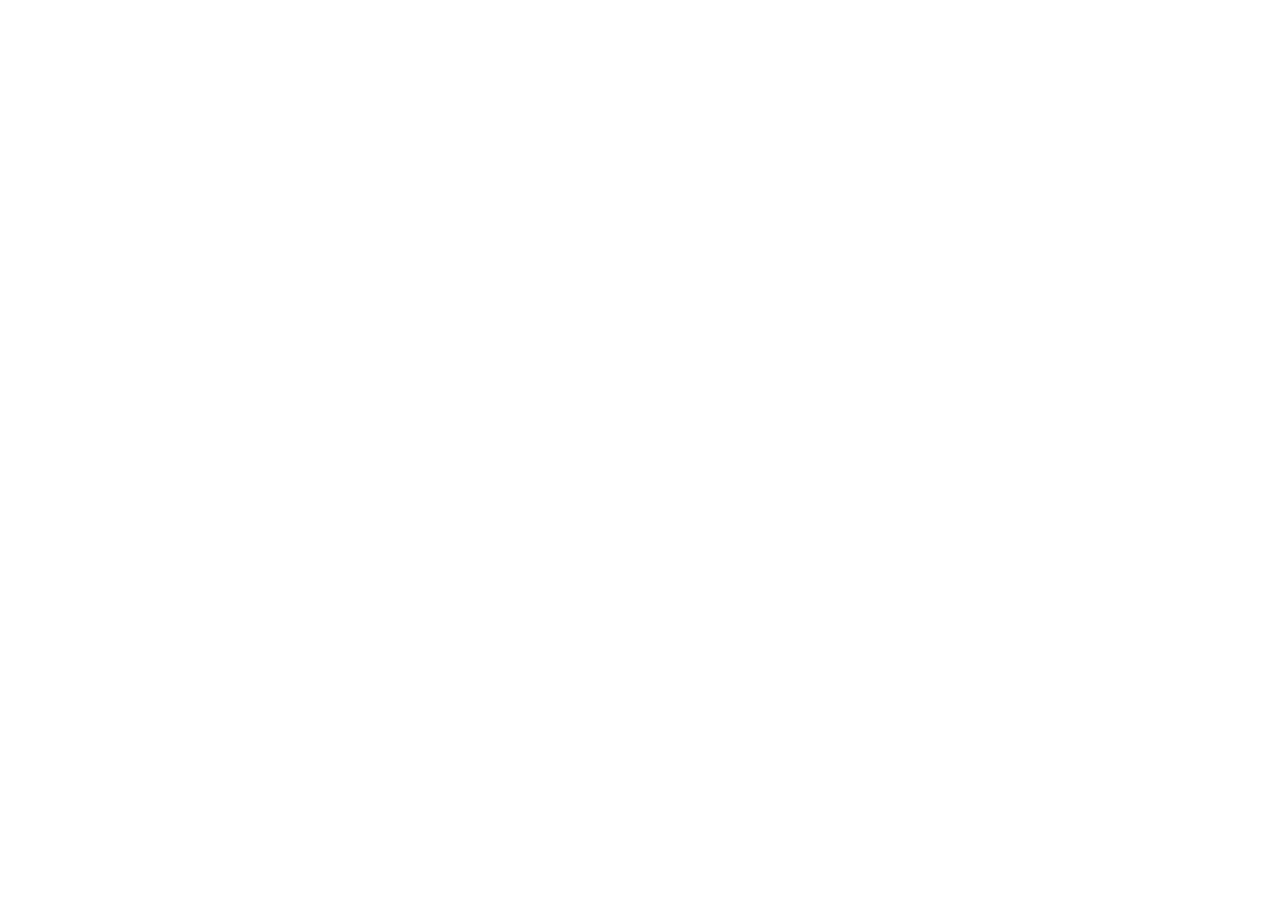
==== commit 03657a42: "Add complete SEO, indexing, PWA, and security configuration" ====
--- a/index.html
+++ b/index.html
@@ -1,78 +1,147 @@
 <!DOCTYPE html>
 <html lang="en">
 
-  <head>
-    <meta charset="UTF-8">
-    <title>Portfolio Landing Page</title>
-    <link rel="stylesheet" href="./style.css">
-
-  </head>
-    
-  <body>
-  <!DOCTYPE html>
-<html lang="en">
-
-  <!-- ==================== HEAD ==================== -->
+<!-- ==================== HEAD ==================== -->
 <head>
-    <meta charset="UTF-8">
-    <meta name="viewport" content="width=device-width, initial-scale=1.0">
-
-    <!-- ===== Primary SEO ===== -->
-    <title>Iddris Rashid Swedi | Software Engineer & Graphic Designer — Nairobi, Kenya</title>
-    <meta name="description" content="Iddris Rashid Swedi is a Software Engineer and Graphic Designer based in Nairobi, Kenya. Specialising in web development, mobile apps, system development, and brand design.">
-    <meta name="keywords" content="Iddris Rashid Swedi, software engineer Kenya, web developer Nairobi, graphic designer Kenya, mobile app developer, React developer, full stack developer, brand identity design, portfolio">
-    <meta name="author" content="Iddris Rashid Swedi">
-    <meta name="robots" content="index, follow">
-    <meta name="theme-color" content="#12141c">
-
-    <!-- ===== Open Graph (Facebook, LinkedIn, WhatsApp previews) ===== -->
-    <meta property="og:type" content="website">
-    <meta property="og:title" content="Iddris Rashid Swedi | Software Engineer & Graphic Designer">
-    <meta property="og:description" content="Software Engineer and Graphic Designer based in Nairobi, Kenya — building digital experiences that matter.">
-    <meta property="og:image" content="images/profile.png">
-    <meta property="og:locale" content="en_US">
-
-    <!-- ===== Twitter / X Card ===== -->
-    <meta name="twitter:card" content="summary_large_image">
-    <meta name="twitter:title" content="Iddris Rashid Swedi | Software Engineer & Graphic Designer">
-    <meta name="twitter:description" content="Software Engineer and Graphic Designer based in Nairobi, Kenya — building digital experiences that matter.">
-    <meta name="twitter:image" content="images/profile.png">
-    <meta name="twitter:site" content="@_IddrisRashid">
-    <meta name="twitter:creator" content="@_IddrisRashid">
-
-    <!-- ===== Structured Data — Person Schema ===== -->
-    <script type="application/ld+json">
-    {
-      "@context": "https://schema.org",
-      "@type": "Person",
-      "name": "Iddris Rashid Swedi",
-      "jobTitle": "Software Engineer & Graphic Designer",
-      "url": "https://iydreess.github.io",
-      "image": "images/profile.png",
-      "email": "iddrisiddris100@gmail.com",
-      "telephone": "+254724464248",
-      "address": {
-        "@type": "PostalAddress",
-        "addressLocality": "Nairobi",
-        "addressCountry": "KE"
-      },
-      "sameAs": [
-        "https://www.linkedin.com/in/iddris-rashid-swedi/",
-        "https://github.com/Iydreess",
-        "https://x.com/_IddrisRashid",
-        "https://www.instagram.com/_iydreess",
-        "https://www.facebook.com/iydreess.rashid"
-      ],
-      "knowsAbout": ["Web Development", "Mobile App Development", "Graphic Design", "System Development", "React", "Node.js", "Flutter"]
-    }
-    </script>
-
-    <link rel="icon" type="image/jpeg" href="images/favicon.jpeg">
-    <link rel="stylesheet" href="https://unicons.iconscout.com/release/v4.0.8/css/line.css">
-    <link href='https://unpkg.com/boxicons@2.1.4/css/boxicons.min.css' rel='stylesheet'>
-    <link rel="stylesheet" href="https://cdn.jsdelivr.net/npm/swiper@11/swiper-bundle.min.css"/>
-
-    <link rel="stylesheet" href="style.css">
+        <meta charset="UTF-8">
+        <meta name="viewport" content="width=device-width, initial-scale=1.0">
+
+        <script>
+            (function () {
+                var canonicalHost = "iddrisrashid.tech";
+                var hostname = window.location.hostname;
+                var isLocalHost = hostname === "localhost" || hostname === "127.0.0.1";
+
+                if (isLocalHost) {
+                    return;
+                }
+
+                var mustUseHttps = window.location.protocol !== "https:";
+                var hostNeedsRedirect = hostname !== canonicalHost;
+
+                if (mustUseHttps || hostNeedsRedirect) {
+                    var target = "https://" + canonicalHost + window.location.pathname + window.location.search + window.location.hash;
+                    if (window.location.href !== target) {
+                        window.location.replace(target);
+                    }
+                }
+            })();
+        </script>
+
+        <!-- ===== Primary SEO ===== -->
+        <title>Iddris Rashid Swedi | Software Engineer and Graphic Designer - Nairobi, Kenya</title>
+        <meta name="description" content="Iddris Rashid Swedi is a Software Engineer and Graphic Designer based in Nairobi, Kenya, specializing in web development, mobile apps, system development, and brand design.">
+        <meta name="keywords" content="Iddris Rashid Swedi, software engineer Kenya, web developer Nairobi, graphic designer Kenya, mobile app developer, React developer, full stack developer, brand identity design, portfolio">
+        <meta name="author" content="Iddris Rashid Swedi">
+        <meta name="robots" content="index, follow, max-image-preview:large, max-snippet:-1, max-video-preview:-1">
+        <meta name="googlebot" content="index, follow, max-image-preview:large, max-snippet:-1, max-video-preview:-1">
+        <meta name="format-detection" content="telephone=no">
+        <meta name="theme-color" content="#12141c">
+        <meta name="referrer" content="strict-origin-when-cross-origin">
+
+        <link rel="canonical" href="https://iddrisrashid.tech/">
+        <link rel="alternate" href="https://iddrisrashid.tech/" hreflang="en">
+        <link rel="alternate" href="https://iddrisrashid.tech/" hreflang="x-default">
+
+        <!-- ===== Open Graph (Facebook, LinkedIn, WhatsApp previews) ===== -->
+        <meta property="og:type" content="website">
+        <meta property="og:site_name" content="Iddris Rashid Swedi Portfolio">
+        <meta property="og:title" content="Iddris Rashid Swedi | Software Engineer and Graphic Designer">
+        <meta property="og:description" content="Software Engineer and Graphic Designer based in Nairobi, Kenya, building digital experiences that matter.">
+        <meta property="og:url" content="https://iddrisrashid.tech/">
+        <meta property="og:image" content="https://iddrisrashid.tech/images/profile.png">
+        <meta property="og:image:type" content="image/png">
+        <meta property="og:image:alt" content="Portrait of Iddris Rashid Swedi">
+        <meta property="og:locale" content="en_US">
+
+        <!-- ===== Twitter / X Card ===== -->
+        <meta name="twitter:card" content="summary_large_image">
+        <meta name="twitter:title" content="Iddris Rashid Swedi | Software Engineer and Graphic Designer">
+        <meta name="twitter:description" content="Software Engineer and Graphic Designer based in Nairobi, Kenya, building digital experiences that matter.">
+        <meta name="twitter:url" content="https://iddrisrashid.tech/">
+        <meta name="twitter:image" content="https://iddrisrashid.tech/images/profile.png">
+        <meta name="twitter:image:alt" content="Portrait of Iddris Rashid Swedi">
+        <meta name="twitter:site" content="@_IddrisRashid">
+        <meta name="twitter:creator" content="@_IddrisRashid">
+
+        <!-- ===== Structured Data ===== -->
+        <script type="application/ld+json">
+        {
+            "@context": "https://schema.org",
+            "@graph": [
+                {
+                    "@type": "WebSite",
+                    "@id": "https://iddrisrashid.tech/#website",
+                    "url": "https://iddrisrashid.tech/",
+                    "name": "Iddris Rashid Swedi Portfolio",
+                    "inLanguage": "en",
+                    "description": "Portfolio of Iddris Rashid Swedi, Software Engineer and Graphic Designer in Nairobi, Kenya."
+                },
+                {
+                    "@type": "WebPage",
+                    "@id": "https://iddrisrashid.tech/#webpage",
+                    "url": "https://iddrisrashid.tech/",
+                    "name": "Iddris Rashid Swedi | Software Engineer and Graphic Designer",
+                    "isPartOf": {
+                        "@id": "https://iddrisrashid.tech/#website"
+                    },
+                    "about": {
+                        "@id": "https://iddrisrashid.tech/#person"
+                    },
+                    "inLanguage": "en"
+                },
+                {
+                    "@type": "Person",
+                    "@id": "https://iddrisrashid.tech/#person",
+                    "name": "Iddris Rashid Swedi",
+                    "jobTitle": "Software Engineer and Graphic Designer",
+                    "url": "https://iddrisrashid.tech/",
+                    "image": "https://iddrisrashid.tech/images/profile.png",
+                    "email": "iddrisiddris100@gmail.com",
+                    "telephone": "+254724464248",
+                    "address": {
+                        "@type": "PostalAddress",
+                        "addressLocality": "Nairobi",
+                        "addressCountry": "KE"
+                    },
+                    "sameAs": [
+                        "https://www.linkedin.com/in/iddris-rashid-swedi/",
+                        "https://github.com/Iydreess",
+                        "https://x.com/_IddrisRashid",
+                        "https://www.instagram.com/_iydreess",
+                        "https://www.facebook.com/iydreess.rashid"
+                    ],
+                    "knowsAbout": [
+                        "Web Development",
+                        "Mobile App Development",
+                        "Graphic Design",
+                        "System Development",
+                        "React",
+                        "Node.js",
+                        "Flutter"
+                    ]
+                }
+            ]
+        }
+        </script>
+
+        <link rel="icon" href="/favicon.svg" type="image/svg+xml">
+        <link rel="shortcut icon" href="/favicon.ico" type="image/x-icon">
+        <link rel="icon" href="/favicon-32x32.png" sizes="32x32" type="image/png">
+        <link rel="icon" href="/favicon-16x16.png" sizes="16x16" type="image/png">
+        <link rel="apple-touch-icon" href="/apple-touch-icon.png" sizes="180x180">
+        <link rel="manifest" href="/manifest.json">
+
+        <meta name="application-name" content="Iddris Rashid Portfolio">
+        <meta name="apple-mobile-web-app-title" content="Iddris Portfolio">
+        <meta name="apple-mobile-web-app-capable" content="yes">
+        <meta name="apple-mobile-web-app-status-bar-style" content="black-translucent">
+
+        <link rel="stylesheet" href="https://unicons.iconscout.com/release/v4.0.8/css/line.css">
+        <link href="https://unpkg.com/boxicons@2.1.4/css/boxicons.min.css" rel="stylesheet">
+        <link rel="stylesheet" href="https://cdn.jsdelivr.net/npm/swiper@11/swiper-bundle.min.css">
+
+        <link rel="stylesheet" href="style.css">
 </head>
 
 <!-- ==================== BODY ==================== -->
@@ -1427,11 +1496,6 @@
     <!-- ==================== SCRIPTS ==================== -->
     <script src="https://cdnjs.cloudflare.com/ajax/libs/mixitup/3.3.1/mixitup.min.js"></script>
     <script src="https://cdn.jsdelivr.net/npm/swiper@11/swiper-bundle.min.js"></script>
-    <script src="main.js"></script>
+    <script src="script.js"></script>
 </body>
 </html>
-    <script  src="./script.js"></script>
-
-  </body>
-  
-</html>
